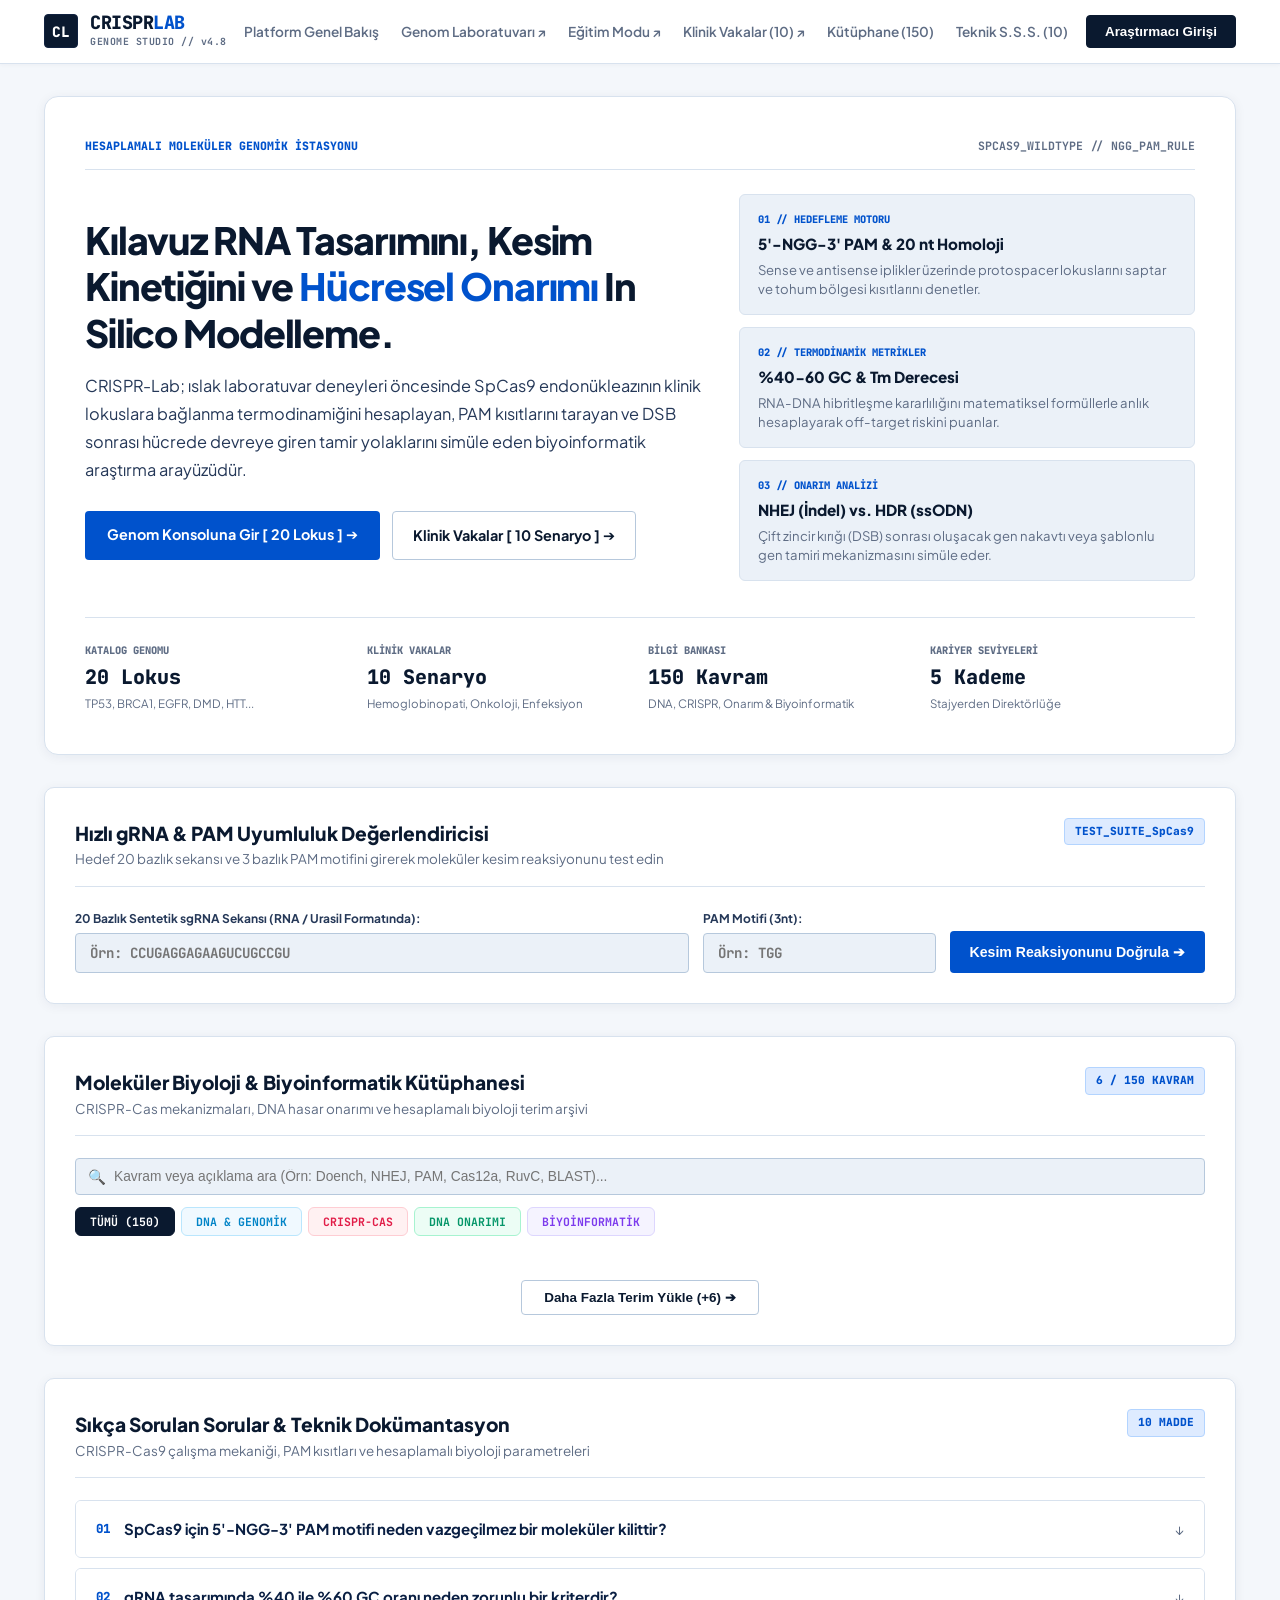
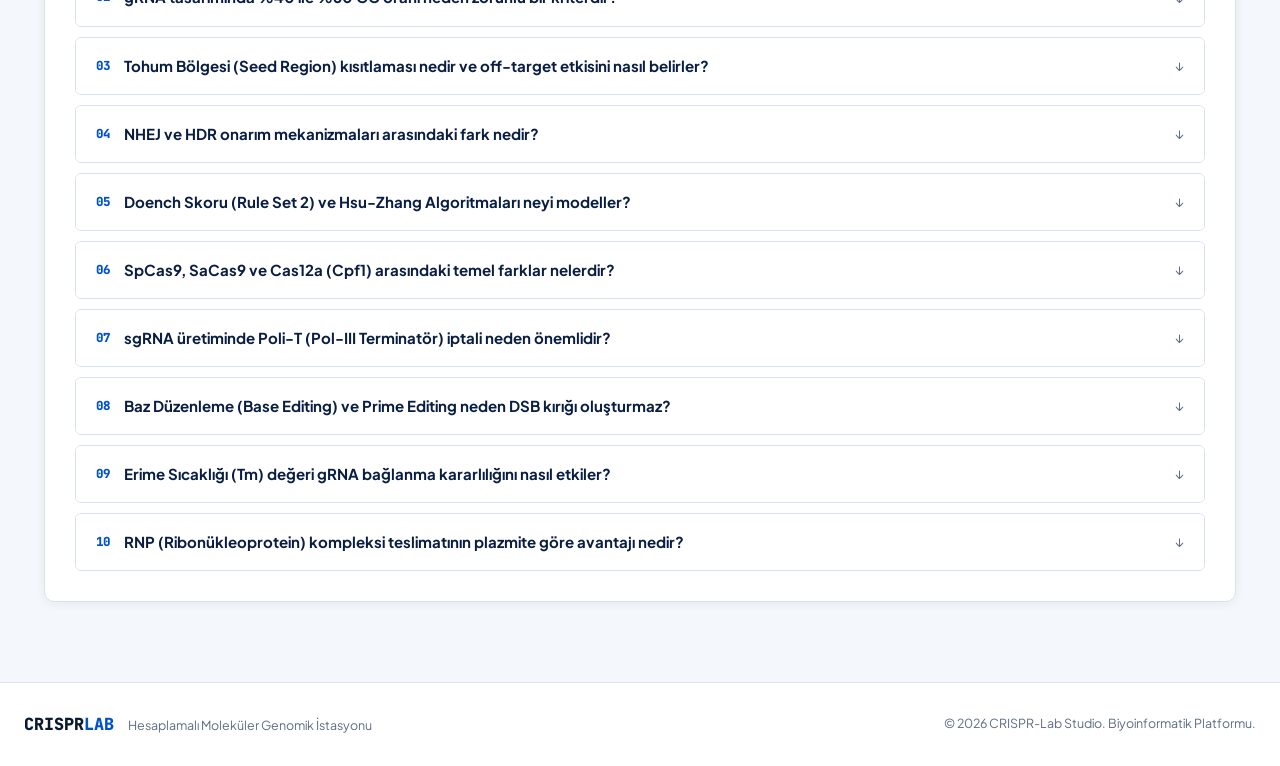
==== index.html @ bf2cca98 "Egitim modu sifir emoji ve kurumsal klinik vaka tasarimiyla tamamlandi" ====
<!DOCTYPE html>
<html lang="tr">
<head>
    <meta charset="UTF-8">
    <meta name="viewport" content="width=device-width, initial-scale=1.0">
    <title>CRISPR-Lab Studio | Hesaplamalı Genomik & Kılavuz RNA Tasarım İstasyonu</title>
    
    <link rel="preconnect" href="https://fonts.googleapis.com">
    <link rel="preconnect" href="https://fonts.gstatic.com" crossorigin>
    <link href="https://fonts.googleapis.com/css2?family=JetBrains+Mono:wght@400;500;600;700;800&family=Plus+Jakarta+Sans:wght@400;500;600;700;800&display=swap" rel="stylesheet">
    <link rel="stylesheet" href="style.css">

    <!-- Firebase SDK -->
    <script src="https://www.gstatic.com/firebasejs/10.8.0/firebase-app-compat.js"></script>
    <script src="https://www.gstatic.com/firebasejs/10.8.0/firebase-auth-compat.js"></script>
    <script src="https://www.gstatic.com/firebasejs/10.8.0/firebase-firestore-compat.js"></script>
    <script src="https://cdn.jsdelivr.net/npm/@emailjs/browser@3/dist/email.min.js"></script>
</head>
<body class="navy-theme-body">

    <!-- 1. ÜST NAVİGASYON BARI -->
    <header class="app-navbar">
        <div class="navbar-container">
            <div class="nav-brand-wrap">
                <a href="#" class="brand-anchor" onclick="window.scrollTo({top: 0, behavior: 'smooth'}); return false;">
                    <div class="brand-badge-square">CL</div>
                    <div class="brand-text-block">
                        <span class="brand-name">CRISPR<span class="brand-blue-accent">LAB</span></span>
                        <span class="brand-subtext">GENOME STUDIO // v4.8</span>
                    </div>
                </a>
            </div>

            <nav class="nav-links-wrap">
                <a href="#tanitim" class="nav-link" onclick="scrollToSection(event, 'tanitim')">Platform Genel Bakış</a>
                <a href="lab.html" target="_blank" class="nav-link">Genom Laboratuvarı ↗</a>
               <a href="campaign.html" target="_blank" class="nav-link">Eğitim Modu ↗</a>
                <a href="cases.html" target="_blank" class="nav-link">Klinik Vakalar (10) ↗</a>
                <a href="#rehber" class="nav-link" onclick="scrollToSection(event, 'rehber')">Kütüphane (150)</a>
                <a href="#sss" class="nav-link" onclick="scrollToSection(event, 'sss')">Teknik S.S.S. (10)</a>
            </nav>

            <div class="nav-auth-wrap">
                <button type="button" id="mainAuthBtn" class="btn-primary-navy" onclick="openAuthModal('login')">
                    Araştırmacı Girişi
                </button>

                <div id="navUserChip" class="user-chip-unified hidden" onclick="openAccountModal()">
                    <div class="avatar-circle-fixed">
                        <img id="navAvatarImg" src="" alt="Profil" class="hidden">
                        <span id="navAvatarInitials" class="avatar-txt">AR</span>
                    </div>
                    <span id="navUserName" class="chip-username">Araştırmacı</span>
                </div>
            </div>
        </div>
    </header>

    <main class="page-container">

        <!-- 2. PLATFORM TANITIM & MANİFESTO KARTI -->
        <section class="platform-manifesto-card" id="tanitim">
            <div class="manifesto-top-bar">
                <span class="system-chip">HESAPLAMALI MOLEKÜLER GENOMİK İSTASYONU</span>
                <span class="system-meta-id">SPCAS9_WILDTYPE // NGG_PAM_RULE</span>
            </div>

            <div class="manifesto-content-grid">
                <div class="manifesto-lead-col">
                    <h1 class="manifesto-title">
                        Kılavuz RNA Tasarımını, Kesim Kinetiğini ve <span class="text-gradient-blue">Hücresel Onarımı</span> In Silico Modelleme.
                    </h1>
                    <p class="manifesto-desc">
                        CRISPR-Lab; ıslak laboratuvar deneyleri öncesinde SpCas9 endonükleazının klinik lokuslara bağlanma termodinamiğini hesaplayan, PAM kısıtlarını tarayan ve DSB sonrası hücrede devreye giren tamir yolaklarını simüle eden biyoinformatik araştırma arayüzüdür.
                    </p>

                    <div class="manifesto-cta-row">
                        <a href="lab.html" target="_blank" class="btn-primary-blue">
                            Genom Konsoluna Gir [ 20 Lokus ] ➔
                        </a>
                        <a href="cases.html" target="_blank" class="btn-secondary-white">
                            Klinik Vakalar [ 10 Senaryo ] ➔
                        </a>
                    </div>
                </div>

                <div class="manifesto-spec-col">
                    <div class="spec-tile">
                        <span class="tile-kicker">01 // HEDEFLEME MOTORU</span>
                        <strong class="tile-headline">5'-NGG-3' PAM & 20 nt Homoloji</strong>
                        <p class="tile-body">Sense ve antisense iplikler üzerinde protospacer lokuslarını saptar ve tohum bölgesi kısıtlarını denetler.</p>
                    </div>

                    <div class="spec-tile">
                        <span class="tile-kicker">02 // TERMODİNAMİK METRİKLER</span>
                        <strong class="tile-headline">%40-60 GC & Tm Derecesi</strong>
                        <p class="tile-body">RNA-DNA hibritleşme kararlılığını matematiksel formüllerle anlık hesaplayarak off-target riskini puanlar.</p>
                    </div>

                    <div class="spec-tile">
                        <span class="tile-kicker">03 // ONARIM ANALİZİ</span>
                        <strong class="tile-headline">NHEJ (İndel) vs. HDR (ssODN)</strong>
                        <p class="tile-body">Çift zincir kırığı (DSB) sonrası oluşacak gen nakavtı veya şablonlu gen tamiri mekanizmasını simüle eder.</p>
                    </div>
                </div>
            </div>

            <!-- Sayısal İstatistik Şeridi -->
            <div class="manifesto-metrics-footer">
                <div class="metric-node">
                    <span class="m-kicker">KATALOG GENOMU</span>
                    <strong class="m-val">20 Lokus</strong>
                    <span class="m-sub">TP53, BRCA1, EGFR, DMD, HTT...</span>
                </div>
                <div class="metric-node">
                    <span class="m-kicker">KLİNİK VAKALAR</span>
                    <strong class="m-val">10 Senaryo</strong>
                    <span class="m-sub">Hemoglobinopati, Onkoloji, Enfeksiyon</span>
                </div>
                <div class="metric-node">
                    <span class="m-kicker">BİLGİ BANKASI</span>
                    <strong class="m-val">150 Kavram</strong>
                    <span class="m-sub">DNA, CRISPR, Onarım & Biyoinformatik</span>
                </div>
                <div class="metric-node">
                    <span class="m-kicker">KARİYER SEVİYELERİ</span>
                    <strong class="m-val">5 Kademe</strong>
                    <span class="m-sub">Stajyerden Direktörlüğe</span>
                </div>
            </div>
        </section>

        <!-- 3. HIZLI SEKANSLAMA DEĞERLENDİRİCİSİ -->
        <section class="card-white-panel" id="nasil-calisir">
            <div class="panel-header-strip">
                <div>
                    <h2 class="panel-heading">Hızlı gRNA & PAM Uyumluluk Değerlendiricisi</h2>
                    <p class="panel-subheading">Hedef 20 bazlık sekansı ve 3 bazlık PAM motifini girerek moleküler kesim reaksiyonunu test edin</p>
                </div>
                <span class="system-code-tag">TEST_SUITE_SpCas9</span>
            </div>

            <div class="evaluator-grid-row">
                <div class="input-cell flex-3">
                    <label for="sampleGrnaInput">20 Bazlık Sentetik sgRNA Sekansı (RNA / Urasil Formatında):</label>
                    <input type="text" id="sampleGrnaInput" class="navy-input-field" placeholder="Örn: CCUGAGGAGAAGUCUGCCGU" maxlength="20">
                </div>
                <div class="input-cell flex-1">
                    <label for="samplePamInput">PAM Motifi (3nt):</label>
                    <input type="text" id="samplePamInput" class="navy-input-field" placeholder="Örn: TGG" maxlength="3">
                </div>
                <button type="button" id="btnTestSimulation" class="btn-evaluator-submit">
                    Kesim Reaksiyonunu Doğrula ➔
                </button>
            </div>
            <div id="labFeedbackBox" class="lab-feedback-box hidden"></div>
        </section>

        <!-- 4. 150 TERİMLİK KÜTÜPHANE -->
        <section class="card-white-panel" id="rehber">
            <div class="panel-header-strip space-between">
                <div>
                    <h2 class="panel-heading">Moleküler Biyoloji & Biyoinformatik Kütüphanesi</h2>
                    <p class="panel-subheading">CRISPR-Cas mekanizmaları, DNA hasar onarımı ve hesaplamalı biyoloji terim arşivi</p>
                </div>
                <span id="guideCounterBadge" class="system-code-tag">6 / 150 KAVRAM</span>
            </div>

            <div class="library-filter-strip">
                <div class="search-field-box">
                    <span class="search-symbol">🔍</span>
                    <input type="text" id="guideSearchInput" placeholder="Kavram veya açıklama ara (Örn: Doench, NHEJ, PAM, Cas12a, RuvC, BLAST)...">
                </div>

                <div class="category-tabs-row category-tabs">
                    <button type="button" class="tab-chip tab-all active" data-category="all">TÜMÜ (150)</button>
                    <button type="button" class="tab-chip tab-dna" data-category="dna">DNA & GENOMİK</button>
                    <button type="button" class="tab-chip tab-crispr" data-category="crispr">CRISPR-CAS</button>
                    <button type="button" class="tab-chip tab-repair" data-category="repair">DNA ONARIMI</button>
                    <button type="button" class="tab-chip tab-bioinfo" data-category="bioinfo">BİYOİNFORMATİK</button>
                </div>
            </div>

            <div id="guideCardsGrid" class="library-cards-grid"></div>

            <div class="load-more-center">
                <button type="button" id="loadMoreGuideBtn" class="btn-load-more">
                    Daha Fazla Terim Yükle (+6) ➔
                </button>
            </div>
        </section>

        <!-- 5. 10 SORULUK S.S.S. AKORDEONU -->
        <section class="card-white-panel" id="sss">
            <div class="panel-header-strip">
                <div>
                    <h2 class="panel-heading">Sıkça Sorulan Sorular & Teknik Dokümantasyon</h2>
                    <p class="panel-subheading">CRISPR-Cas9 çalışma mekaniği, PAM kısıtları ve hesaplamalı biyoloji parametreleri</p>
                </div>
                <span class="system-code-tag">10 MADDE</span>
            </div>

            <div class="faq-stack-list">
                <details class="faq-row">
                    <summary>
                        <span class="faq-index">01</span>
                        <span class="faq-q-text">SpCas9 için 5'-NGG-3' PAM motifi neden vazgeçilmez bir moleküler kilittir?</span>
                        <span class="faq-indicator">↓</span>
                    </summary>
                    <div class="faq-a-body">
                        PAM (Protospacer Adjacent Motif), Cas9 nükleazının hedef DNA çift sarmalını açabilmesi için temas kurduğu 3 nükleotidlik ilk bağlanma bölgesidir. Enzim, PAM sekansı görmediği lokuslarda gRNA dizisi hedefle %100 eşleşse dahi DNA'yı kesemez.
                    </div>
                </details>

                <details class="faq-row">
                    <summary>
                        <span class="faq-index">02</span>
                        <span class="faq-q-text">gRNA tasarımında %40 ile %60 GC oranı neden zorunlu bir kriterdir?</span>
                        <span class="faq-indicator">↓</span>
                    </summary>
                    <div class="faq-a-body">
                        Guanin (G) ve Sitozin (C) bazları üçlü hidrojen bağı oluşturur. %40'ın altındaki GC oranları zayıf bağlanma sebebiyle düşük kesim verimine; %60'ın üzerindeki GC oranları ise RNA molekülünün kendi üzerine katlanarak ikincil yapı (hairpin) kurmasına yol açar.
                    </div>
                </details>

                <details class="faq-row">
                    <summary>
                        <span class="faq-index">03</span>
                        <span class="faq-q-text">Tohum Bölgesi (Seed Region) kısıtlaması nedir ve off-target etkisini nasıl belirler?</span>
                        <span class="faq-indicator">↓</span>
                    </summary>
                    <div class="faq-a-body">
                        Seed Region, gRNA'nın PAM motifine komşu olan 3' ucundaki 8-12 nükleotidlik kritik segmenttir. Bu bölgedeki tek bir baz uyumsuzluğu dahi kesim reaksiyonunu tamamen durdurur.
                    </div>
                </details>

                <details class="faq-row">
                    <summary>
                        <span class="faq-index">04</span>
                        <span class="faq-q-text">NHEJ ve HDR onarım mekanizmaları arasındaki fark nedir?</span>
                        <span class="faq-indicator">↓</span>
                    </summary>
                    <div class="faq-a-body">
                        NHEJ şablon gerektirmeden indel mutasyonları ile gen susturma (Knock-out) yaparken; HDR dışarıdan verilen ssODN donör şablonuyla hatasız gen tamiri veya yeni sekans ekleme (Knock-in) sağlar.
                    </div>
                </details>

                <details class="faq-row">
                    <summary>
                        <span class="faq-index">05</span>
                        <span class="faq-q-text">Doench Skoru (Rule Set 2) ve Hsu-Zhang Algoritmaları neyi modeller?</span>
                        <span class="faq-indicator">↓</span>
                    </summary>
                    <div class="faq-a-body">
                        Doench Skoru on-target kesim verimini tahmin ederken; Hsu-Zhang Skoru potansiyel off-target alanlarındaki istenmeyen kesim risk puanını hesaplar.
                    </div>
                </details>

                <details class="faq-row">
                    <summary>
                        <span class="faq-index">06</span>
                        <span class="faq-q-text">SpCas9, SaCas9 ve Cas12a (Cpf1) arasındaki temel farklar nelerdir?</span>
                        <span class="faq-indicator">↓</span>
                    </summary>
                    <div class="faq-a-body">
                        SpCas9 standart NGG PAM tanır ve küt kesim yapar; SaCas9 daha küçüktür ve viral AAV vektörlerine sığabilir (NNGRRT); Cas12a ise T-zengini TTTV PAM tanır ve yapışkan uç üretir.
                    </div>
                </details>

                <details class="faq-row">
                    <summary>
                        <span class="faq-index">07</span>
                        <span class="faq-q-text">sgRNA üretiminde Poli-T (Pol-III Terminatör) iptali neden önemlidir?</span>
                        <span class="faq-indicator">↓</span>
                    </summary>
                    <div class="faq-a-body">
                        U6 ve H1 promotörlerinde peş peşe gelen 4 veya daha fazla T bazı (TTTT), RNA Pol-III için erken durdurma sinyali oluşturduğu için gRNA dizisinde bulunmamalıdır.
                    </div>
                </details>

                <details class="faq-row">
                    <summary>
                        <span class="faq-index">08</span>
                        <span class="faq-q-text">Baz Düzenleme (Base Editing) ve Prime Editing neden DSB kırığı oluşturmaz?</span>
                        <span class="faq-indicator">↓</span>
                    </summary>
                    <div class="faq-a-body">
                        Katalitik olarak köreltilmiş dCas9 veya Nickase kullanılarak deaminazlar hedefe taşınır; çift zincir kırığı yapılmadığı için kontrolsüz delesyon ve translokasyon riski sıfırlanır.
                    </div>
                </details>

                <details class="faq-row">
                    <summary>
                        <span class="faq-index">09</span>
                        <span class="faq-q-text">Erime Sıcaklığı (Tm) değeri gRNA bağlanma kararlılığını nasıl etkiler?</span>
                        <span class="faq-indicator">↓</span>
                    </summary>
                    <div class="faq-a-body">
                        Tm değeri gRNA-DNA dupleksinin hibridizasyon stabilitesini gösterir. 55°C - 68°C arasındaki değerler optimal bağlanma sağlar.
                    </div>
                </details>

                <details class="faq-row">
                    <summary>
                        <span class="faq-index">10</span>
                        <span class="faq-q-text">RNP (Ribonükleoprotein) kompleksi teslimatının plazmite göre avantajı nedir?</span>
                        <span class="faq-indicator">↓</span>
                    </summary>
                    <div class="faq-a-body">
                        RNP hücre içinde kalıcı gen ekspresyonu yapmaz, birkaç saat içinde doğal proteazlarca parçalanır; bu da hedef dışı hasarları ve immünojenik reaksiyonları minimize eder.
                    </div>
                </details>
            </div>
        </section>

    </main>

    <!-- FOOTER -->
    <footer class="app-footer">
        <div class="footer-container">
            <div class="footer-brand-side">
                <span class="footer-logo">CRISPR<span class="brand-blue-accent">LAB</span></span>
                <span class="footer-desc">Hesaplamalı Moleküler Genomik İstasyonu</span>
            </div>
            <div class="footer-copy">
                © 2026 CRISPR-Lab Studio. Biyoinformatik Platformu.
            </div>
        </div>
    </footer>

    <!-- AUTH MODAL -->
    <div id="authModal" class="modal-backdrop" style="display: none;">
        <div class="modal-card">
            <button type="button" class="modal-close-btn" onclick="closeAuthModal()">✕</button>

            <div id="loginSection">
                <h3 class="modal-head">Oturum Aç</h3>
                <p class="modal-sub">Araştırma kayıtlarınıza ve profilinize erişin</p>

                <form id="loginForm" class="modal-form" onsubmit="handleLogin(event)">
                    <div class="form-field">
                        <label for="loginEmail">Kurumsal / Kişisel E-Posta:</label>
                        <input type="email" id="loginEmail" required placeholder="ad.soyad@kurum.edu.tr">
                    </div>
                    <div class="form-field">
                        <label for="loginPassword">Şifre:</label>
                        <input type="password" id="loginPassword" required placeholder="••••••••">
                    </div>
                    <button type="submit" id="loginSubmitBtn" class="btn-navy-submit">
                        Giriş Yap ➔
                    </button>
                </form>

                <div class="modal-footer-link">
                    Hesabınız yok mu? <a href="javascript:void(0)" onclick="switchAuthView('register')">Hemen Kaydolun</a>
                </div>
            </div>

            <div id="registerSection" style="display: none;">
                <h3 class="modal-head">Yeni Araştırmacı Kaydı</h3>
                <p class="modal-sub">CRISPR-Lab Studio ortamına katılın</p>

                <form id="registerForm" class="modal-form" onsubmit="handleRegister(event)">
                    <div class="form-field">
                        <label for="fullName">Ad Soyad:</label>
                        <input type="text" id="fullName" required placeholder="Dr. Ad Soyad">
                    </div>
                    <div class="form-field">
                        <label for="email">E-Posta:</label>
                        <input type="email" id="email" required placeholder="ad.soyad@kurum.edu.tr">
                    </div>
                    <div class="form-field">
                        <label for="password">Şifre:</label>
                        <input type="password" id="password" required placeholder="En az 6 karakter">
                    </div>
                    <button type="submit" id="registerSubmitBtn" class="btn-navy-submit">
                        Doğrulama Kodu Gönder ➔
                    </button>
                </form>

                <div class="modal-footer-link">
                    Zaten hesabınız var mı? <a href="javascript:void(0)" onclick="switchAuthView('login')">Giriş Yapın</a>
                </div>
            </div>

            <div id="otpSection" style="display: none;">
                <h3 class="modal-head">E-Posta Doğrulama</h3>
                <p class="modal-sub"><strong id="userEmailTarget">ad@kurum.edu.tr</strong> adresine gönderilen kodu girin</p>

                <form id="otpForm" class="modal-form" onsubmit="handleVerifyOTP(event)">
                    <div class="form-field">
                        <label for="otpCode">6 Haneli Kod:</label>
                        <input type="text" id="otpCode" required placeholder="123456" maxlength="6" class="code-font text-center" style="font-size: 1.3rem; letter-spacing: 4px;">
                    </div>
                    <button type="submit" id="otpSubmitBtn" class="btn-navy-submit">
                        Doğrula ve Tamamla ➔
                    </button>
                </form>
            </div>
        </div>
    </div>

    <!-- HESAP YÖNETİM MODAL -->
    <div id="accountModal" class="modal-backdrop" style="display: none;">
        <div class="modal-card advanced-profile-card">
            <button type="button" class="modal-close-btn" onclick="closeAccountModal()">✕</button>

            <div class="profile-hero-badge">
                <div class="profile-avatar-container">
                    <img id="profileAvatarImg" src="" alt="Avatar" class="hidden">
                    <span id="profileAvatarText">AR</span>
                </div>
                <div class="profile-identity">
                    <h3 id="profileNameDisplay">Araştırmacı</h3>
                    <span id="profileEmailDisplay" class="profile-sub-email">arastirmaci@crispr-lab.org</span>
                    <span class="lab-rank-pill">Kıdemli Genom Araştırmacısı</span>
                </div>
            </div>

            <div class="profile-tab-nav">
                <button type="button" class="prof-tab-btn active" onclick="switchProfileTab('overview')">Genel Bakış</button>
                <button type="button" class="prof-tab-btn" onclick="switchProfileTab('edit')">Profili Düzenle</button>
                <button type="button" class="prof-tab-btn" onclick="switchProfileTab('security')">Güvenlik</button>
            </div>

            <div id="profTabOverview">
                <div class="profile-stat-grid">
                    <div class="p-stat-box">
                        <span class="p-stat-title">Açık Seviye</span>
                        <span id="profStatLevel" class="p-stat-val">1 / 5</span>
                    </div>
                    <div class="p-stat-box">
                        <span class="p-stat-title">Kazanılan Rozet</span>
                        <span id="profStatBadges" class="p-stat-val">0</span>
                    </div>
                </div>

                <div class="form-field" style="margin-bottom: 12px;">
                    <label>Kayıtlı E-Posta:</label>
                    <input type="text" id="accountEmail" readonly class="disabled-input">
                </div>

                <button type="button" class="btn-logout" onclick="handleLogout(event)">
                    Oturumu Kapat
                </button>
            </div>

            <div id="profTabEdit" style="display: none;">
                <div class="profile-photo-edit-row">
                    <button type="button" class="btn-photo-action" onclick="triggerProfilePhotoUpload()">
                        Fotoğraf Yükle
                    </button>
                    <button type="button" id="removePhotoBtn" class="btn-photo-action danger hidden" onclick="handleRemoveProfilePhoto()">
                        Fotoğrafı Kaldır
                    </button>
                </div>

                <div class="form-field" style="margin-bottom: 12px;">
                    <label for="accountFullName">Tam Adınız:</label>
                    <input type="text" id="accountFullName" placeholder="Dr. Ad Soyad">
                </div>

                <button type="button" id="btnUpdateProfile" class="btn-navy-submit" onclick="handleUpdateProfile()">
                    Değişiklikleri Kaydet
                </button>
            </div>

            <div id="profTabSecurity" style="display: none;">
                <form id="passwordUpdateForm" onsubmit="event.preventDefault(); handlePasswordChange();" class="modal-form">
                    <div class="form-field">
                        <label for="profCurrentPassword">Mevcut Şifre:</label>
                        <input type="password" id="profCurrentPassword" required placeholder="••••••••">
                    </div>
                    <div class="form-field">
                        <label for="profNewPassword">Yeni Şifre:</label>
                        <input type="password" id="profNewPassword" required placeholder="En az 6 karakter">
                    </div>
                    <div class="form-field">
                        <label for="profNewPasswordConfirm">Yeni Şifre (Tekrar):</label>
                        <input type="password" id="profNewPasswordConfirm" required placeholder="••••••••">
                    </div>
                    <button type="submit" id="btnUpdatePassword" class="btn-navy-submit">
                        Şifreyi Güncelle
                    </button>
                </form>
            </div>
        </div>
    </div>

    <script src="script.js"></script>
</body>
</html>
---- style.css ----
/* ==========================================================================
   CRISPR-LAB STUDIO | SAPPHIRE NAVY & CRISP WHITE DESIGN SYSTEM
   ========================================================================== */

:root {
    --bg-page: #f4f7fb;
    --bg-surface: #ffffff;
    --bg-subtle: #ebf1f8;
    --bg-subtle-hover: #e1ebf5;

    --navy-dark: #0a192f;
    --navy-medium: #112240;
    --navy-light: #233554;

    --sapphire-blue: #0052cc;
    --sapphire-blue-hover: #0747a6;
    --sapphire-blue-soft: #deebff;
    --sapphire-cyan: #00a3bf;

    --border-light: #d8e2ee;
    --border-medium: #b6c8dc;

    --text-navy: #091e42;
    --text-secondary: #253858;
    --text-muted: #5e6c84;
    --text-faint: #8993a4;

    --bio-green: #00875a;
    --bio-green-soft: #e3fcef;

    --font-ui: 'Plus Jakarta Sans', system-ui, -apple-system, sans-serif;
    --font-mono: 'JetBrains Mono', monospace;

    --radius-xs: 4px;
    --radius-sm: 6px;
    --radius-md: 10px;
    --radius-lg: 14px;
    --shadow-subtle: 0 2px 12px rgba(9, 30, 66, 0.06);
}

*, *::before, *::after {
    box-sizing: border-box;
    margin: 0;
    padding: 0;
}

body.navy-theme-body {
    background-color: var(--bg-page);
    color: var(--text-navy);
    font-family: var(--font-ui);
    font-size: 14px;
    line-height: 1.6;
    min-height: 100vh;
}

.code-font { font-family: var(--font-mono); }
.text-center { text-align: center; }
.full-width { width: 100%; }
.hidden { display: none !important; }

/* 1. NAVBAR */
.app-navbar {
    position: sticky;
    top: 0;
    background: rgba(255, 255, 255, 0.98);
    border-bottom: 1.5px solid var(--border-light);
    height: 64px;
    z-index: 1000;
    display: flex;
    align-items: center;
    box-shadow: 0 1px 4px rgba(9, 30, 66, 0.04);
}

.navbar-container {
    max-width: 1240px;
    margin: 0 auto;
    padding: 0 24px;
    width: 100%;
    display: flex;
    align-items: center;
    justify-content: space-between;
}

.brand-anchor {
    display: flex;
    align-items: center;
    gap: 12px;
    text-decoration: none;
}

.brand-badge-square {
    width: 34px;
    height: 34px;
    background: var(--navy-dark);
    color: #ffffff;
    border-radius: var(--radius-xs);
    display: flex;
    align-items: center;
    justify-content: center;
    font-family: var(--font-mono);
    font-size: 0.9rem;
    font-weight: 800;
    border: 1px solid var(--navy-medium);
}

.brand-text-block {
    display: flex;
    flex-direction: column;
}

.brand-name {
    font-family: var(--font-mono);
    font-size: 1.15rem;
    font-weight: 800;
    color: var(--navy-dark);
    line-height: 1.1;
    letter-spacing: -0.5px;
}

.brand-blue-accent { color: var(--sapphire-blue); }

.brand-subtext {
    font-family: var(--font-mono);
    font-size: 0.62rem;
    font-weight: 700;
    color: var(--text-muted);
    letter-spacing: 0.5px;
}

.nav-links-wrap {
    display: flex;
    align-items: center;
    gap: 22px;
}

.nav-link {
    font-size: 0.85rem;
    font-weight: 600;
    color: var(--text-muted);
    text-decoration: none;
    transition: color 0.15s ease;
}

.nav-link:hover { color: var(--sapphire-blue); }

.btn-primary-navy {
    background: var(--navy-dark);
    color: #ffffff !important;
    border: 1px solid var(--navy-dark);
    font-size: 0.84rem;
    font-weight: 700;
    padding: 8px 18px;
    border-radius: var(--radius-xs);
    cursor: pointer;
    transition: all 0.15s ease;
}

.btn-primary-navy:hover {
    background: var(--navy-medium);
}

.user-chip-unified {
    display: inline-flex;
    align-items: center;
    gap: 8px;
    padding: 3px 12px 3px 3px;
    background: var(--bg-subtle);
    border: 1px solid var(--border-light);
    border-radius: 9999px;
    cursor: pointer;
}

.avatar-circle-fixed {
    width: 28px;
    height: 28px;
    border-radius: 50%;
    background: var(--sapphire-blue);
    color: #ffffff;
    font-size: 0.75rem;
    font-weight: 800;
    font-family: var(--font-mono);
    display: flex;
    align-items: center;
    justify-content: center;
}

.chip-username {
    font-size: 0.8rem;
    font-weight: 700;
    color: var(--text-navy);
}

/* 2. ANA SAYFA VE GENİŞ MANİFESTO KARTI */
.page-container {
    max-width: 1240px;
    margin: 32px auto 80px;
    padding: 0 24px;
    display: flex;
    flex-direction: column;
    gap: 32px;
}

.platform-manifesto-card {
    background: #ffffff;
    border: 1.5px solid var(--border-light);
    border-radius: var(--radius-lg);
    padding: 40px;
    box-shadow: var(--shadow-subtle);
}

.manifesto-top-bar {
    display: flex;
    justify-content: space-between;
    align-items: center;
    margin-bottom: 24px;
    padding-bottom: 14px;
    border-bottom: 1px solid var(--border-light);
}

.system-chip {
    font-family: var(--font-mono);
    font-size: 0.72rem;
    font-weight: 800;
    color: var(--sapphire-blue);
    background: var(--sapphire-blue-soft);
    padding: 4px 10px;
    border-radius: var(--radius-xs);
    border: 1px solid #b3d4ff;
}

.system-meta-id {
    font-family: var(--font-mono);
    font-size: 0.72rem;
    font-weight: 700;
    color: var(--text-muted);
}

.manifesto-content-grid {
    display: grid;
    grid-template-columns: 1.15fr 0.85fr;
    gap: 36px;
    align-items: center;
    margin-bottom: 36px;
}

.manifesto-title {
    font-size: 2.35rem;
    font-weight: 800;
    line-height: 1.25;
    letter-spacing: -0.03em;
    color: var(--navy-dark);
    margin-bottom: 16px;
}

.text-gradient-blue {
    color: var(--sapphire-blue);
}

.manifesto-desc {
    font-size: 1.02rem;
    color: var(--text-secondary);
    line-height: 1.7;
    margin-bottom: 28px;
}

.manifesto-cta-row {
    display: flex;
    gap: 12px;
    flex-wrap: wrap;
}

.btn-primary-blue {
    background: var(--sapphire-blue);
    color: #ffffff !important;
    font-size: 0.9rem;
    font-weight: 700;
    padding: 12px 22px;
    border-radius: var(--radius-xs);
    text-decoration: none;
    transition: background 0.15s ease;
}

.btn-primary-blue:hover { background: var(--sapphire-blue-hover); }

.btn-secondary-white {
    background: #ffffff;
    border: 1.5px solid var(--border-medium);
    color: var(--navy-dark);
    font-size: 0.9rem;
    font-weight: 700;
    padding: 12px 20px;
    border-radius: var(--radius-xs);
    text-decoration: none;
    transition: background 0.15s ease;
}

.btn-secondary-white:hover { background: var(--bg-subtle); }

.manifesto-spec-col {
    display: flex;
    flex-direction: column;
    gap: 12px;
}

.spec-tile {
    background: var(--bg-subtle);
    border: 1px solid var(--border-light);
    border-radius: var(--radius-sm);
    padding: 16px 18px;
    display: flex;
    flex-direction: column;
    gap: 4px;
}

.tile-kicker {
    font-family: var(--font-mono);
    font-size: 0.65rem;
    font-weight: 800;
    color: var(--sapphire-blue);
}

.tile-headline {
    font-size: 0.95rem;
    font-weight: 800;
    color: var(--navy-dark);
}

.tile-body {
    font-size: 0.82rem;
    color: var(--text-muted);
    line-height: 1.45;
}

/* Sayısal Footer Şeridi */
.manifesto-metrics-footer {
    display: grid;
    grid-template-columns: repeat(4, 1fr);
    gap: 16px;
    border-top: 1px solid var(--border-light);
    padding-top: 24px;
}

.metric-node {
    display: flex;
    flex-direction: column;
    gap: 2px;
}

.m-kicker {
    font-family: var(--font-mono);
    font-size: 0.65rem;
    font-weight: 800;
    color: var(--text-muted);
}

.m-val {
    font-family: var(--font-mono);
    font-size: 1.25rem;
    font-weight: 800;
    color: var(--navy-dark);
}

.m-sub {
    font-size: 0.72rem;
    color: var(--text-muted);
}

/* 3. BEYAZ KART PANELLERİ VE TEST MODÜLÜ */
.card-white-panel {
    background: #ffffff;
    border: 1.5px solid var(--border-light);
    border-radius: var(--radius-md);
    padding: 30px;
    box-shadow: var(--shadow-subtle);
}

.panel-header-strip {
    display: flex;
    justify-content: space-between;
    align-items: flex-start;
    border-bottom: 1px solid var(--border-light);
    padding-bottom: 16px;
    margin-bottom: 22px;
    gap: 16px;
    flex-wrap: wrap;
}

.panel-heading {
    font-size: 1.2rem;
    font-weight: 800;
    color: var(--navy-dark);
}

.panel-subheading {
    font-size: 0.84rem;
    color: var(--text-muted);
}

.system-code-tag {
    font-family: var(--font-mono);
    font-size: 0.7rem;
    font-weight: 800;
    color: var(--sapphire-blue);
    background: var(--sapphire-blue-soft);
    padding: 4px 10px;
    border-radius: var(--radius-xs);
    border: 1px solid #b3d4ff;
}

.evaluator-grid-row {
    display: flex;
    gap: 14px;
    align-items: flex-end;
}

.flex-3 { flex: 3; }
.flex-1 { flex: 1; }

.input-cell {
    display: flex;
    flex-direction: column;
    gap: 5px;
}

.input-cell label {
    font-size: 0.75rem;
    font-weight: 700;
    color: var(--text-secondary);
}

.navy-input-field {
    background: var(--bg-subtle);
    border: 1.5px solid var(--border-medium);
    border-radius: var(--radius-xs);
    padding: 10px 14px;
    font-family: var(--font-mono);
    font-size: 0.88rem;
    font-weight: 700;
    color: var(--navy-dark);
    outline: none;
}

.navy-input-field:focus {
    border-color: var(--sapphire-blue);
    background: #ffffff;
}

.btn-evaluator-submit {
    height: 42px;
    background: var(--sapphire-blue);
    color: #ffffff;
    border: none;
    border-radius: var(--radius-xs);
    padding: 0 20px;
    font-size: 0.88rem;
    font-weight: 700;
    cursor: pointer;
    white-space: nowrap;
    transition: background 0.15s ease;
}

.btn-evaluator-submit:hover { background: var(--sapphire-blue-hover); }

.lab-feedback-box {
    margin-top: 16px;
    padding: 12px 16px;
    border-radius: var(--radius-xs);
    font-size: 0.86rem;
    font-weight: 600;
}

.lab-feedback-box.success {
    background: var(--bio-green-soft);
    color: #006644;
    border: 1px solid #abf5d1;
}

.lab-feedback-box.error {
    background: #ffebe6;
    color: #bf2600;
    border: 1px solid #ffbdad;
}

/* 4. KÜTÜPHANE VE SÖZLÜK */
.library-filter-strip {
    display: flex;
    flex-direction: column;
    gap: 12px;
    margin-bottom: 20px;
}

.search-field-box {
    display: flex;
    align-items: center;
    background: var(--bg-subtle);
    border: 1.5px solid var(--border-medium);
    border-radius: var(--radius-xs);
    padding: 0 12px;
}

.search-symbol { font-size: 0.9rem; margin-right: 8px; color: var(--text-muted); }

.search-field-box input {
    width: 100%;
    border: none;
    background: transparent;
    padding: 10px 0;
    outline: none;
    font-size: 0.86rem;
    color: var(--navy-dark);
}

.category-tabs-row {
    display: flex;
    gap: 6px;
    flex-wrap: wrap;
}

.tab-chip {
    background: var(--bg-subtle);
    border: 1px solid var(--border-medium);
    color: var(--text-secondary);
    font-family: var(--font-mono);
    font-size: 0.72rem;
    font-weight: 700;
    padding: 6px 12px;
    border-radius: var(--radius-xs);
    cursor: pointer;
}

.tab-chip.active {
    background: var(--navy-dark);
    border-color: var(--navy-dark);
    color: #ffffff;
}

.library-cards-grid {
    display: grid;
    grid-template-columns: repeat(auto-fill, minmax(285px, 1fr));
    gap: 14px;
}

.clean-dict-card {
    background: #ffffff;
    border: 1.5px solid var(--border-light);
    border-radius: var(--radius-xs);
    padding: 16px;
    display: flex;
    flex-direction: column;
}

.dict-card-head {
    display: flex;
    justify-content: space-between;
    margin-bottom: 6px;
}

.dict-cat-tag {
    font-family: var(--font-mono);
    font-size: 0.65rem;
    font-weight: 800;
    color: var(--sapphire-blue);
}

.dict-id-tag {
    font-family: var(--font-mono);
    font-size: 0.68rem;
    color: var(--text-muted);
}

.dict-term-title {
    font-size: 0.95rem;
    font-weight: 800;
    color: var(--navy-dark);
    margin-bottom: 4px;
}

.dict-term-desc {
    font-size: 0.82rem;
    color: var(--text-secondary);
    line-height: 1.45;
}

.load-more-center {
    text-align: center;
    margin-top: 24px;
}

.btn-load-more {
    background: #ffffff;
    border: 1.5px solid var(--border-medium);
    color: var(--navy-dark);
    font-size: 0.84rem;
    font-weight: 700;
    padding: 9px 22px;
    border-radius: var(--radius-xs);
    cursor: pointer;
}

.btn-load-more:hover { background: var(--bg-subtle); }

/* 5. 10 SORULUK S.S.S. AKORDEONU */
.faq-stack-list {
    display: flex;
    flex-direction: column;
    gap: 8px;
}

.faq-row {
    background: #ffffff;
    border: 1.5px solid var(--border-light);
    border-radius: var(--radius-xs);
    overflow: hidden;
}

.faq-row summary {
    display: flex;
    align-items: center;
    padding: 14px 18px;
    cursor: pointer;
    list-style: none;
    user-select: none;
}

.faq-row summary::-webkit-details-marker { display: none; }

.faq-index {
    font-family: var(--font-mono);
    font-size: 0.75rem;
    font-weight: 800;
    color: var(--sapphire-blue);
    margin-right: 14px;
}

.faq-q-text {
    font-size: 0.92rem;
    font-weight: 700;
    color: var(--navy-dark);
    flex-grow: 1;
}

.faq-indicator {
    font-size: 0.85rem;
    color: var(--text-muted);
    transition: transform 0.2s ease;
}

.faq-row[open] .faq-indicator { transform: rotate(180deg); }

.faq-a-body {
    padding: 14px 18px 16px 44px;
    font-size: 0.86rem;
    color: var(--text-secondary);
    line-height: 1.6;
    background: var(--bg-subtle);
    border-top: 1px solid var(--border-light);
}

.faq-a-body ul { margin: 8px 0 0 18px; }
.faq-a-body li { margin-bottom: 4px; }

/* 6. FOOTER */
.app-footer {
    background: #ffffff;
    border-top: 1.5px solid var(--border-light);
    padding: 28px 24px;
}

.footer-container {
    max-width: 1240px;
    margin: 0 auto;
    display: flex;
    justify-content: space-between;
    align-items: center;
    flex-wrap: wrap;
    gap: 16px;
}

.footer-logo {
    font-family: var(--font-mono);
    font-size: 1.05rem;
    font-weight: 800;
    color: var(--navy-dark);
}

.footer-desc {
    font-size: 0.78rem;
    color: var(--text-muted);
    margin-left: 12px;
}

.footer-copy {
    font-size: 0.78rem;
    color: var(--text-muted);
}

/* 7. MODALS */
.modal-backdrop {
    position: fixed;
    inset: 0;
    background: rgba(10, 25, 47, 0.5);
    backdrop-filter: blur(4px);
    display: flex;
    align-items: center;
    justify-content: center;
    z-index: 10000;
    padding: 16px;
}

.modal-card {
    position: relative;
    width: 100%;
    max-width: 380px;
    background: #ffffff;
    border: 1.5px solid var(--border-medium);
    border-radius: var(--radius-md);
    padding: 26px;
    box-shadow: 0 12px 32px rgba(9, 30, 66, 0.15);
}

.advanced-profile-card { max-width: 420px; }

.modal-close-btn {
    position: absolute;
    top: 14px;
    right: 14px;
    background: transparent;
    border: none;
    font-size: 1.1rem;
    cursor: pointer;
    color: var(--text-muted);
}

.modal-head { font-size: 1.15rem; font-weight: 800; text-align: center; margin-bottom: 2px; color: var(--navy-dark); }
.modal-sub { font-size: 0.78rem; color: var(--text-muted); text-align: center; margin-bottom: 16px; }
.modal-form { display: flex; flex-direction: column; gap: 10px; }
.form-field { display: flex; flex-direction: column; gap: 4px; }
.form-field label { font-size: 0.75rem; font-weight: 700; color: var(--text-secondary); }
.form-field input { background: var(--bg-subtle); border: 1.5px solid var(--border-medium); border-radius: var(--radius-xs); padding: 9px 12px; font-size: 0.85rem; outline: none; }
.form-field input:focus { border-color: var(--sapphire-blue); background: #ffffff; }

.btn-navy-submit {
    background: var(--sapphire-blue);
    color: #ffffff;
    border: none;
    padding: 11px;
    font-size: 0.88rem;
    font-weight: 700;
    border-radius: var(--radius-xs);
    cursor: pointer;
    margin-top: 4px;
}

.btn-navy-submit:hover { background: var(--sapphire-blue-hover); }

.modal-footer-link { margin-top: 12px; font-size: 0.75rem; text-align: center; color: var(--text-muted); }
.modal-footer-link a { color: var(--sapphire-blue); text-decoration: none; font-weight: 700; }

.profile-hero-badge { display: flex; align-items: center; gap: 14px; padding-bottom: 14px; border-bottom: 1px solid var(--border-light); }
.profile-avatar-container { width: 48px; height: 48px; border-radius: var(--radius-xs); background: var(--navy-dark); color: #fff; display: flex; align-items: center; justify-content: center; font-size: 1.15rem; font-weight: 800; font-family: var(--font-mono); overflow: hidden; }
.profile-identity h3 { font-size: 1.05rem; font-weight: 800; color: var(--navy-dark); }
.profile-sub-email { font-size: 0.75rem; color: var(--text-muted); display: block; }
.lab-rank-pill { font-size: 0.68rem; font-weight: 700; color: var(--sapphire-blue); background: var(--sapphire-blue-soft); padding: 2px 6px; border-radius: 3px; }

.profile-tab-nav { display: flex; gap: 6px; margin: 14px 0; background: var(--bg-subtle); padding: 3px; border-radius: var(--radius-xs); }
.prof-tab-btn { flex: 1; padding: 6px 0; font-size: 0.75rem; font-weight: 600; border: none; background: transparent; cursor: pointer; color: var(--text-muted); border-radius: var(--radius-xs); }
.prof-tab-btn.active { background: #ffffff; color: var(--navy-dark); }

.profile-stat-grid { display: grid; grid-template-columns: 1fr 1fr; gap: 8px; margin-bottom: 14px; }
.p-stat-box { background: var(--bg-subtle); border: 1px solid var(--border-light); padding: 8px; border-radius: var(--radius-xs); text-align: center; }
.p-stat-title { font-size: 0.68rem; color: var(--text-muted); display: block; }
.p-stat-val { font-family: var(--font-mono); font-size: 1.1rem; font-weight: 800; color: var(--sapphire-blue); }

.disabled-input { opacity: 0.7; cursor: not-allowed; }
.profile-photo-edit-row { display: flex; gap: 8px; margin-bottom: 12px; }
.btn-photo-action { background: #ffffff; border: 1.5px solid var(--border-medium); padding: 6px 12px; font-size: 0.75rem; font-weight: 700; border-radius: var(--radius-xs); cursor: pointer; }
.btn-photo-action.danger { color: #bf2600; border-color: #ffbdad; }
.btn-logout { width: 100%; background: #ffffff; border: 1.5px solid #ffbdad; color: #bf2600; padding: 9px; font-size: 0.8rem; font-weight: 700; border-radius: var(--radius-xs); cursor: pointer; }
.btn-logout:hover { background: #ffebe6; }

/* 8. RESPONSIVE */
@media (max-width: 900px) {
    .manifesto-content-grid { grid-template-columns: 1fr; }
    .manifesto-metrics-footer { grid-template-columns: 1fr 1fr; }
    .evaluator-grid-row { flex-direction: column; align-items: stretch; }
    .btn-evaluator-submit { width: 100%; }
}

@media (max-width: 768px) {
    .nav-links-wrap { display: none; }
    .manifesto-title { font-size: 1.85rem; }
    .footer-container { flex-direction: column; gap: 12px; text-align: center; }
}
/* ==========================================================================
   1. PROFİL FOTOĞRAFI YUVARLAK KUSURSUZ KONUMLANDIRMA
   ========================================================================== */
.profile-avatar-container {
    width: 64px !important;
    height: 64px !important;
    min-width: 64px !important;
    min-height: 64px !important;
    border-radius: 50% !important; /* Tam Yuvarlak */
    background: var(--navy-dark);
    color: #ffffff;
    display: flex !important;
    align-items: center !important;
    justify-content: center !important;
    font-size: 1.25rem !important;
    font-weight: 800;
    font-family: var(--font-mono);
    overflow: hidden !important;
    border: 2px solid var(--border-medium) !important;
    position: relative;
}

.profile-avatar-container img,
#profileAvatarImg {
    width: 100% !important;
    height: 100% !important;
    object-fit: cover !important;
    border-radius: 50% !important;
    display: block;
}

/* ==========================================================================
   2. GELİŞMİŞ VE FERAH KAVRAM KÜTÜPHANESİ KARTLARI
   ========================================================================== */
.library-cards-grid {
    display: grid;
    grid-template-columns: repeat(auto-fill, minmax(320px, 1fr)) !important;
    gap: 16px !important;
}

.clean-dict-card {
    background: #ffffff !important;
    border: 1.5px solid var(--border-light) !important;
    border-radius: var(--radius-sm) !important;
    padding: 20px 22px !important;
    display: flex;
    flex-direction: column;
    justify-content: space-between;
    transition: all 0.2s ease;
    box-shadow: 0 1px 3px rgba(9, 30, 66, 0.03);
}

.clean-dict-card:hover {
    border-color: var(--sapphire-blue) !important;
    box-shadow: 0 4px 16px rgba(0, 82, 204, 0.08) !important;
    transform: translateY(-2px);
}

.dict-card-head {
    display: flex;
    justify-content: space-between;
    align-items: center;
    margin-bottom: 10px !important;
    padding-bottom: 8px;
    border-bottom: 1px dashed var(--border-light);
}

.dict-cat-tag {
    font-family: var(--font-mono);
    font-size: 0.68rem !important;
    font-weight: 800;
    color: var(--sapphire-blue) !important;
    background: var(--sapphire-blue-soft);
    padding: 3px 8px;
    border-radius: 4px;
}

.dict-id-tag {
    font-family: var(--font-mono);
    font-size: 0.72rem !important;
    font-weight: 700;
    color: var(--text-faint) !important;
}

.dict-term-title {
    font-size: 1.05rem !important;
    font-weight: 800 !important;
    color: var(--navy-dark) !important;
    margin-bottom: 8px !important;
    letter-spacing: -0.2px;
}

.dict-term-desc {
    font-size: 0.85rem !important;
    color: var(--text-secondary) !important;
    line-height: 1.55 !important;
}

/* ==========================================================================
   3. S.S.S. BÜTÜNLÜĞÜ VE RENK EŞİTLEMESİ (TÜM SATIRLAR HOMOJEN)
   ========================================================================== */
.faq-stack-list {
    display: flex;
    flex-direction: column;
    gap: 10px !important;
}

.faq-row {
    background: #ffffff !important;
    border: 1.5px solid var(--border-light) !important;
    border-radius: var(--radius-sm) !important;
    overflow: hidden;
}

.faq-row summary {
    display: flex !important;
    align-items: center !important;
    padding: 16px 20px !important;
    cursor: pointer !important;
    list-style: none !important;
    user-select: none;
    background: #ffffff !important;
}

.faq-row summary::-webkit-details-marker { display: none !important; }

.faq-index {
    font-family: var(--font-mono) !important;
    font-size: 0.78rem !important;
    font-weight: 800 !important;
    color: var(--sapphire-blue) !important;
    margin-right: 14px !important;
}

.faq-q-text {
    font-size: 0.94rem !important;
    font-weight: 700 !important;
    color: var(--navy-dark) !important;
    flex-grow: 1 !important;
}

.faq-indicator {
    font-size: 0.85rem !important;
    color: var(--text-muted) !important;
    transition: transform 0.2s ease !important;
}

.faq-row[open] .faq-indicator {
    transform: rotate(180deg) !important;
}

.faq-a-body {
    padding: 16px 20px 18px 46px !important;
    font-size: 0.88rem !important;
    color: var(--text-secondary) !important;
    line-height: 1.65 !important;
    background: var(--bg-subtle) !important;
    border-top: 1px solid var(--border-light) !important;
}
/* ==========================================================================
   1. PROFİL FOTOĞRAFI: TAM KUSURSUZ YUVARLAK (NAVBAR & MODAL)
   ========================================================================== */
.avatar-circle-fixed,
.profile-avatar-container,
#profileAvatarImg,
#navAvatarImg {
    border-radius: 50% !important;
    overflow: hidden !important;
    aspect-ratio: 1 / 1 !important;
}

.profile-avatar-container {
    width: 60px !important;
    height: 60px !important;
    min-width: 60px !important;
    min-height: 60px !important;
    background: #0a192f !important;
    border: 2.5px solid #0052cc !important;
    display: flex !important;
    align-items: center !important;
    justify-content: center !important;
    position: relative !important;
    box-shadow: 0 2px 8px rgba(0, 82, 204, 0.2) !important;
}

.profile-avatar-container img,
#profileAvatarImg {
    width: 100% !important;
    height: 100% !important;
    object-fit: cover !important;
    object-position: center !important;
    display: block !important;
}

#profileAvatarText {
    font-family: 'JetBrains Mono', monospace !important;
    font-size: 1.15rem !important;
    font-weight: 800 !important;
    color: #ffffff !important;
}

/* ==========================================================================
   2. KAVRAM KÜTÜPHANESİ: KUTUCUK KUTUCUK (MODERN KART GRID)
   ========================================================================== */
.library-cards-grid {
    display: grid !important;
    grid-template-columns: repeat(3, 1fr) !important;
    gap: 16px !important;
}

@media (max-width: 992px) {
    .library-cards-grid {
        grid-template-columns: repeat(2, 1fr) !important;
    }
}

@media (max-width: 640px) {
    .library-cards-grid {
        grid-template-columns: 1fr !important;
    }
}

/* Kutucuk Kart Tasarımı */
.clean-dict-card {
    background: #ffffff !important;
    border: 1.5px solid #d8e2ee !important;
    border-radius: 8px !important;
    padding: 20px !important;
    display: flex !important;
    flex-direction: column !important;
    justify-content: space-between !important;
    min-height: 180px !important;
    transition: transform 0.15s ease, border-color 0.15s ease, box-shadow 0.15s ease !important;
    box-shadow: 0 2px 6px rgba(9, 30, 66, 0.04) !important;
}

.clean-dict-card:hover {
    border-color: #0052cc !important;
    transform: translateY(-3px) !important;
    box-shadow: 0 6px 18px rgba(0, 82, 204, 0.1) !important;
}

.dict-card-head {
    display: flex !important;
    justify-content: space-between !important;
    align-items: center !important;
    margin-bottom: 12px !important;
    padding-bottom: 8px !important;
    border-bottom: 1px dashed #d8e2ee !important;
}

.dict-cat-tag {
    font-family: 'JetBrains Mono', monospace !important;
    font-size: 0.65rem !important;
    font-weight: 800 !important;
    color: #0052cc !important;
    background: #deebff !important;
    padding: 3px 8px !important;
    border-radius: 4px !important;
    letter-spacing: 0.5px !important;
}

.dict-id-tag {
    font-family: 'JetBrains Mono', monospace !important;
    font-size: 0.7rem !important;
    font-weight: 700 !important;
    color: #8993a4 !important;
}

.dict-term-title {
    font-size: 1.05rem !important;
    font-weight: 800 !important;
    color: #091e42 !important;
    margin-bottom: 8px !important;
    letter-spacing: -0.2px !important;
}

.dict-term-desc {
    font-size: 0.84rem !important;
    color: #253858 !important;
    line-height: 1.55 !important;
    flex-grow: 1 !important;
}

/* ==========================================================================
   3. S.S.S. KISMI: 8. MADDE VE TÜM MADDELER BİREBİR AYNI RENK TONU
   ========================================================================== */
.faq-stack-list {
    display: flex !important;
    flex-direction: column !important;
    gap: 10px !important;
}

.faq-row,
.faq-card,
.faq-accordion-item {
    background: #ffffff !important;
    border: 1.5px solid #d8e2ee !important;
    border-radius: 6px !important;
    overflow: hidden !important;
}

.faq-row summary,
.faq-card summary,
.faq-accordion-item summary {
    display: flex !important;
    align-items: center !important;
    padding: 16px 20px !important;
    cursor: pointer !important;
    list-style: none !important;
    user-select: none !important;
    background: #ffffff !important;
    color: #091e42 !important;
}

.faq-row summary::-webkit-details-marker,
.faq-card summary::-webkit-details-marker,
.faq-accordion-item summary::-webkit-details-marker { 
    display: none !important; 
}

.faq-index,
.faq-num {
    font-family: 'JetBrains Mono', monospace !important;
    font-size: 0.78rem !important;
    font-weight: 800 !important;
    color: #0052cc !important;
    margin-right: 14px !important;
}

.faq-q-text,
.faq-title,
.faq-question {
    font-size: 0.94rem !important;
    font-weight: 700 !important;
    color: #091e42 !important;
    flex-grow: 1 !important;
}

.faq-indicator,
.faq-icon,
.faq-arrow {
    font-size: 0.85rem !important;
    color: #5e6c84 !important;
    transition: transform 0.2s ease !important;
}

.faq-row[open] .faq-indicator,
.faq-card[open] .faq-icon,
.faq-accordion-item[open] .faq-arrow {
    transform: rotate(180deg) !important;
}

.faq-a-body,
.faq-body,
.faq-answer {
    padding: 16px 20px 18px 46px !important;
    font-size: 0.88rem !important;
    color: #253858 !important;
    line-height: 1.65 !important;
    background: #ebf1f8 !important;
    border-top: 1px solid #d8e2ee !important;
}
/* ==========================================================================
   1. HESAPLAMALI MOLEKÜLER GENETİK İSTASYONU ÇERÇEVESİNİ KALDIRMA
   ========================================================================== */
.system-chip {
    background: transparent !important;
    border: none !important;
    padding: 0 !important;
    color: var(--sapphire-blue) !important;
}

/* ==========================================================================
   2. KÜTÜPHANE KISMINI BELİRGİN KUTUCUKLARA (GRID KARTLARA) DÖNÜŞTÜRME
   ========================================================================== */
#guideCardsGrid,
.library-cards-grid,
.dictionary-grid {
    display: grid !important;
    grid-template-columns: repeat(3, 1fr) !important;
    gap: 18px !important;
}

@media (max-width: 992px) {
    #guideCardsGrid,
    .library-cards-grid,
    .dictionary-grid {
        grid-template-columns: repeat(2, 1fr) !important;
    }
}

@media (max-width: 640px) {
    #guideCardsGrid,
    .library-cards-grid,
    .dictionary-grid {
        grid-template-columns: 1fr !important;
    }
}

/* Her Bir Terimin İçinde Bulunduğu Kutucuk */
.clean-dict-card,
.guide-card-modern {
    background: #ffffff !important;
    border: 1.5px solid #d8e2ee !important;
    border-radius: 8px !important;
    padding: 20px !important;
    display: flex !important;
    flex-direction: column !important;
    justify-content: space-between !important;
    min-height: 170px !important;
    box-shadow: 0 2px 8px rgba(9, 30, 66, 0.04) !important;
    transition: transform 0.15s ease, border-color 0.15s ease, box-shadow 0.15s ease !important;
}

.clean-dict-card:hover,
.guide-card-modern:hover {
    border-color: #0052cc !important;
    transform: translateY(-3px) !important;
    box-shadow: 0 6px 18px rgba(0, 82, 204, 0.12) !important;
}

.dict-card-head,
.guide-card-header {
    display: flex !important;
    justify-content: space-between !important;
    align-items: center !important;
    margin-bottom: 10px !important;
    padding-bottom: 8px !important;
    border-bottom: 1px dashed #d8e2ee !important;
}

.dict-cat-tag,
.guide-category-tag {
    font-family: 'JetBrains Mono', monospace !important;
    font-size: 0.65rem !important;
    font-weight: 800 !important;
    color: #0052cc !important;
    background: #deebff !important;
    padding: 3px 8px !important;
    border-radius: 4px !important;
}

.dict-id-tag,
.guide-index-tag {
    font-family: 'JetBrains Mono', monospace !important;
    font-size: 0.7rem !important;
    font-weight: 700 !important;
    color: #8993a4 !important;
}

.dict-term-title,
.guide-term-title {
    font-size: 1.05rem !important;
    font-weight: 800 !important;
    color: #091e42 !important;
    margin-bottom: 8px !important;
}

.dict-term-desc,
.guide-term-desc {
    font-size: 0.84rem !important;
    color: #253858 !important;
    line-height: 1.55 !important;
}
/* ==========================================================================
   LABORATUVAR KONSOLU DÜZEN STİLLERİ
   ========================================================================== */
.lab-main-layout-grid {
    display: grid !important;
    grid-template-columns: 1fr 270px !important;
    gap: 20px !important;
    align-items: start !important;
}

.lab-dna-viewport-box {
    background: var(--bg-subtle);
    border: 1.5px solid var(--border-light);
    border-radius: var(--radius-xs);
    padding: 12px;
}

.lab-dna-interactive-track {
    overflow-x: auto;
    padding: 6px 0;
    display: flex;
    flex-direction: column;
    gap: 4px;
}

.lab-dna-interactive-track .dna-strand {
    display: flex;
    gap: 3px;
    width: max-content;
}

.lab-dna-interactive-track .base-btn {
    width: 26px !important;
    height: 32px !important;
    min-width: 26px !important;
    background: #ffffff;
    border: 1px solid var(--border-medium);
    border-radius: 3px;
    font-family: var(--font-mono);
    font-size: 0.88rem;
    font-weight: 700;
    color: var(--navy-dark);
    display: flex;
    align-items: center;
    justify-content: center;
    cursor: pointer;
    padding: 0;
}

.lab-dna-interactive-track .base-btn:hover {
    border-color: var(--sapphire-blue);
    background: var(--sapphire-blue-soft);
    color: var(--sapphire-blue);
}

.lab-dna-interactive-track .base-btn.selected-target {
    background: var(--sapphire-blue) !important;
    border-color: var(--sapphire-blue-hover) !important;
    color: #ffffff !important;
}

.lab-dna-interactive-track .base-btn.selected-pam {
    background: var(--brand-coral) !important;
    border-color: var(--brand-coral-hover) !important;
    color: #ffffff !important;
}

.lab-dna-interactive-track .base-btn-comp {
    width: 26px !important;
    height: 22px !important;
    min-width: 26px !important;
    font-family: var(--font-mono);
    font-size: 0.78rem;
    font-weight: 600;
    color: var(--text-faint);
    background: #ffffff;
    border: 1px dashed var(--border-light);
    border-radius: 2px;
    display: flex;
    align-items: center;
    justify-content: center;
}

.lab-readout-box {
    background: var(--bg-subtle);
    border: 1.5px solid var(--border-light);
    border-radius: var(--radius-xs);
    padding: 8px 12px;
    font-family: var(--font-mono);
    font-size: 0.85rem;
    font-weight: 700;
    color: var(--sapphire-blue);
    min-height: 38px;
    display: flex;
    align-items: center;
    word-break: break-all;
}

.lab-readout-box.pam-text {
    color: var(--brand-coral);
}

@media (max-width: 900px) {
    .lab-main-layout-grid {
        grid-template-columns: 1fr !important;
    }
}
#guideCardsGrid {
    display: grid !important;
    grid-template-columns: repeat(3, 1fr) !important;
    gap: 16px !important;
    margin: 16px 0 24px 0 !important;
}

.clean-dict-card {
    background: #ffffff !important;
    border: 1.5px solid #d8e2ee !important;
    border-radius: 8px !important;
    padding: 18px !important;
    display: flex !important;
    flex-direction: column !important;
    min-height: 160px !important;
    box-shadow: 0 2px 6px rgba(9, 30, 66, 0.04) !important;
}
/* ==========================================================================
   KATEGORİ BAZLI KUTUCUK & ETİKET RENKLERİ
   ========================================================================== */

/* 1. DNA & GENOMİK: Safir Mavi */
.clean-dict-card.cat-dna {
    border-top: 3.5px solid #0052cc !important;
}
.clean-dict-card.cat-dna .dict-cat-tag {
    color: #0052cc !important;
    background: #deebff !important;
    border: 1px solid #b3d4ff !important;
}

/* 2. CRISPR-CAS: Canlı Kırmızı/Mercan */
.clean-dict-card.cat-crispr {
    border-top: 3.5px solid #e11d48 !important;
}
.clean-dict-card.cat-crispr .dict-cat-tag {
    color: #be123c !important;
    background: #ffe4e6 !important;
    border: 1px solid #fecdd3 !important;
}

/* 3. DNA ONARIMI: Zümrüt Yeşili */
.clean-dict-card.cat-repair {
    border-top: 3.5px solid #059669 !important;
}
.clean-dict-card.cat-repair .dict-cat-tag {
    color: #047857 !important;
    background: #d1fae5 !important;
    border: 1px solid #a7f3d0 !important;
}

/* 4. BİYOİNFORMATİK: Derin Mor/İndigo */
.clean-dict-card.cat-bioinfo {
    border-top: 3.5px solid #7c3aed !important;
}
.clean-dict-card.cat-bioinfo .dict-cat-tag {
    color: #6d28d9 !important;
    background: #ede9fe !important;
    border: 1px solid #ddd6fe !important;
}
/* ==========================================================================
   KATEGORİ BAZLI KUTUCUK & ETİKET RENKLERİ
   ========================================================================== */

/* 1. DNA & GENOMİK: Safir Mavi */
.clean-dict-card.cat-dna {
    border-top: 3.5px solid #0052cc !important;
}
.clean-dict-card.cat-dna .dict-cat-tag {
    color: #0052cc !important;
    background: #deebff !important;
    border: 1px solid #b3d4ff !important;
}

/* 2. CRISPR-CAS: Canlı Kırmızı/Mercan */
.clean-dict-card.cat-crispr {
    border-top: 3.5px solid #e11d48 !important;
}
.clean-dict-card.cat-crispr .dict-cat-tag {
    color: #be123c !important;
    background: #ffe4e6 !important;
    border: 1px solid #fecdd3 !important;
}

/* 3. DNA ONARIMI: Zümrüt Yeşili */
.clean-dict-card.cat-repair {
    border-top: 3.5px solid #059669 !important;
}
.clean-dict-card.cat-repair .dict-cat-tag {
    color: #047857 !important;
    background: #d1fae5 !important;
    border: 1px solid #a7f3d0 !important;
}

/* 4. BİYOİNFORMATİK: Derin Mor/İndigo */
.clean-dict-card.cat-bioinfo {
    border-top: 3.5px solid #7c3aed !important;
}
.clean-dict-card.cat-bioinfo .dict-cat-tag {
    color: #6d28d9 !important;
    background: #ede9fe !important;
    border: 1px solid #ddd6fe !important;
}
/* ==========================================================================
   KATEGORİ FİLTRE BUTONLARI RENK TEMALARI
   ========================================================================== */

.category-tabs .tab-chip {
    font-family: 'JetBrains Mono', monospace !important;
    font-size: 0.72rem !important;
    font-weight: 700 !important;
    padding: 6px 14px !important;
    border-radius: 6px !important;
    cursor: pointer !important;
    transition: all 0.15s ease !important;
}

/* 1. TÜMÜ (Lacivert) */
.category-tabs .tab-all,
.category-tabs .tab-chip[data-category="all"] {
    background: #f1f5f9 !important;
    border: 1.5px solid #cbd5e1 !important;
    color: #334155 !important;
}
.category-tabs .tab-all.active,
.category-tabs .tab-chip[data-category="all"].active {
    background: #0a192f !important;
    border-color: #0a192f !important;
    color: #ffffff !important;
}

/* 2. DNA & GENOMİK (Safir Mavi) */
.category-tabs .tab-dna,
.category-tabs .tab-chip[data-category="dna"] {
    background: #f0f9ff !important;
    border: 1.5px solid #bae6fd !important;
    color: #0284c7 !important;
}
.category-tabs .tab-dna.active,
.category-tabs .tab-chip[data-category="dna"].active {
    background: #0052cc !important;
    border-color: #0052cc !important;
    color: #ffffff !important;
    box-shadow: 0 2px 8px rgba(0, 82, 204, 0.3) !important;
}

/* 3. CRISPR-CAS (Canlı Kırmızı / Mercan) */
.category-tabs .tab-crispr,
.category-tabs .tab-chip[data-category="crispr"] {
    background: #fff1f2 !important;
    border: 1.5px solid #fecdd3 !important;
    color: #e11d48 !important;
}
.category-tabs .tab-crispr.active,
.category-tabs .tab-chip[data-category="crispr"].active {
    background: #e11d48 !important;
    border-color: #e11d48 !important;
    color: #ffffff !important;
    box-shadow: 0 2px 8px rgba(225, 29, 72, 0.3) !important;
}

/* 4. DNA ONARIMI (Zümrüt Yeşili) */
.category-tabs .tab-repair,
.category-tabs .tab-chip[data-category="repair"] {
    background: #ecfdf5 !important;
    border: 1.5px solid #a7f3d0 !important;
    color: #059669 !important;
}
.category-tabs .tab-repair.active,
.category-tabs .tab-chip[data-category="repair"].active {
    background: #059669 !important;
    border-color: #059669 !important;
    color: #ffffff !important;
    box-shadow: 0 2px 8px rgba(5, 150, 105, 0.3) !important;
}

/* 5. BİYOİNFORMATİK (Derin Mor / İndigo) */
.category-tabs .tab-bioinfo,
.category-tabs .tab-chip[data-category="bioinfo"] {
    background: #f5f3ff !important;
    border: 1.5px solid #ddd6fe !important;
    color: #7c3aed !important;
}
.category-tabs .tab-bioinfo.active,
.category-tabs .tab-chip[data-category="bioinfo"].active {
    background: #7c3aed !important;
    border-color: #7c3aed !important;
    color: #ffffff !important;
    box-shadow: 0 2px 8px rgba(124, 58, 237, 0.3) !important;
}
/* ==========================================================================
   LABORATUVAR KONSOLU & DNA ŞERİDİ STİLLERİ
   ========================================================================== */

.lab-param-strip {
    display: flex;
    align-items: center;
    justify-content: space-between;
    background: var(--bg-subtle);
    border: 1px solid var(--border-light);
    border-radius: var(--radius-xs);
    padding: 8px 16px;
    margin-bottom: 18px;
    flex-wrap: wrap;
    gap: 12px;
}

.param-item {
    font-size: 0.75rem;
    font-family: var(--font-mono);
}

.param-item .pk { color: var(--text-muted); font-weight: 700; margin-right: 4px; }
.param-item .pv { color: var(--navy-dark); font-weight: 800; }
.param-item .blue-txt { color: var(--sapphire-blue); }

.lab-main-layout-grid {
    display: grid !important;
    grid-template-columns: 1fr 280px !important;
    gap: 20px !important;
    align-items: start !important;
}

.lab-dna-viewport-box {
    background: var(--bg-subtle);
    border: 1.5px solid var(--border-light);
    border-radius: var(--radius-xs);
    padding: 12px 14px;
}

.ruler-line {
    display: flex;
    justify-content: space-between;
    font-family: var(--font-mono);
    font-size: 0.65rem;
    font-weight: 700;
    color: var(--text-faint);
}

.ruler-line .ticks { letter-spacing: 1px; }

.lab-dna-interactive-track {
    overflow-x: auto;
    padding: 8px 0;
    display: flex;
    flex-direction: column;
    gap: 4px;
}

.lab-dna-interactive-track .dna-strand {
    display: flex;
    gap: 3px;
    width: max-content;
}

/* Nükleotit Butonları */
.lab-dna-interactive-track .base-btn {
    width: 28px !important;
    height: 38px !important;
    min-width: 28px !important;
    background: #ffffff;
    border: 1.5px solid var(--border-medium);
    border-radius: 4px;
    font-family: var(--font-mono);
    color: var(--navy-dark);
    display: flex;
    flex-direction: column;
    align-items: center;
    justify-content: center;
    cursor: pointer;
    padding: 0;
    transition: all 0.1s ease;
}

.lab-dna-interactive-track .base-btn .base-char {
    font-size: 0.95rem;
    font-weight: 800;
    line-height: 1;
}

.lab-dna-interactive-track .base-btn .base-idx {
    font-size: 0.52rem;
    color: var(--text-faint);
    line-height: 1;
    margin-top: 2px;
}

.lab-dna-interactive-track .base-btn:hover {
    border-color: var(--sapphire-blue);
    background: var(--sapphire-blue-soft);
    color: var(--sapphire-blue);
}

.lab-dna-interactive-track .base-btn.selected-target {
    background: var(--sapphire-blue) !important;
    border-color: var(--sapphire-blue-hover) !important;
    color: #ffffff !important;
    box-shadow: 0 2px 6px rgba(0, 82, 204, 0.35) !important;
}
.lab-dna-interactive-track .base-btn.selected-target .base-idx { color: #deebff; }

.lab-dna-interactive-track .base-btn.selected-pam {
    background: #e11d48 !important;
    border-color: #be123c !important;
    color: #ffffff !important;
    box-shadow: 0 2px 6px rgba(225, 29, 72, 0.35) !important;
}
.lab-dna-interactive-track .base-btn.selected-pam .base-idx { color: #ffe4e6; }

.lab-dna-interactive-track .base-btn-comp {
    width: 28px !important;
    height: 22px !important;
    min-width: 28px !important;
    font-family: var(--font-mono);
    font-size: 0.8rem;
    font-weight: 700;
    color: var(--text-muted);
    background: #ffffff;
    border: 1px dashed var(--border-light);
    border-radius: 3px;
    display: flex;
    align-items: center;
    justify-content: center;
}

.lab-readout-card {
    background: #ffffff;
    border: 1.5px solid var(--border-light);
    border-radius: var(--radius-xs);
    padding: 14px;
    margin-top: 14px;
}

.lab-readout-box {
    background: var(--bg-subtle);
    border: 1.5px solid var(--border-light);
    border-radius: var(--radius-xs);
    padding: 8px 12px;
    font-family: var(--font-mono);
    font-size: 0.88rem;
    font-weight: 700;
    color: var(--sapphire-blue);
    min-height: 40px;
    display: flex;
    align-items: center;
    word-break: break-all;
}

.lab-readout-box.pam-text {
    color: #e11d48;
}

.readout-meta {
    font-size: 0.72rem;
    color: var(--text-muted);
    margin-left: 6px;
    font-weight: 600;
}

.placeholder-txt {
    color: var(--text-faint);
    font-size: 0.78rem;
    font-weight: 500;
}

.telemetry-stat-row {
    display: flex;
    justify-content: space-between;
    font-size: 0.82rem;
    padding: 6px 0;
    border-bottom: 1px dashed var(--border-light);
}

@media (max-width: 900px) {
    .lab-main-layout-grid {
        grid-template-columns: 1fr !important;
    }
}
/* ==========================================================================
   LABORATUVAR ÇALIŞMA MASASI HASSAS HİZALAMA VE KUTULAMA
   ========================================================================== */

/* 1. Ana Grid: Sol ve Sağ Panelleri Kusursuz Hizala */
.lab-main-layout-grid {
    display: grid !important;
    grid-template-columns: 1fr 300px !important;
    gap: 20px !important;
    align-items: stretch !important;
}

.lab-left-viewport {
    display: flex !important;
    flex-direction: column !important;
    gap: 12px !important;
    min-width: 0 !important;
}

/* 2. DNA Viewport: Temiz, Kompakt ve Orantılı Çerçeve */
.lab-dna-viewport-box {
    background: #f8fafc !important;
    border: 1.5px solid #d8e2ee !important;
    border-radius: 8px !important;
    padding: 16px 18px !important;
    display: flex !important;
    flex-direction: column !important;
    gap: 6px !important;
}

.ruler-line {
    display: flex !important;
    justify-content: space-between !important;
    font-family: 'JetBrains Mono', monospace !important;
    font-size: 0.68rem !important;
    font-weight: 700 !important;
    color: #8993a4 !important;
    user-select: none !important;
}

.ruler-line .ticks {
    letter-spacing: 2px !important;
}

/* DNA Kaydırma Şeridi */
.lab-dna-interactive-track {
    overflow-x: auto !important;
    overflow-y: hidden !important;
    padding: 10px 0 !important;
    display: flex !important;
    flex-direction: column !important;
    gap: 6px !important;
    scrollbar-width: thin !important;
    scrollbar-color: #cbd5e1 transparent !important;
}

.lab-dna-interactive-track::-webkit-scrollbar {
    height: 6px !important;
}

.lab-dna-interactive-track::-webkit-scrollbar-thumb {
    background: #cbd5e1 !important;
    border-radius: 4px !important;
}

.lab-dna-interactive-track .dna-strand {
    display: flex !important;
    gap: 4px !important;
    width: max-content !important;
}

/* Nükleotit Butonları (Kare, Net ve Şık) */
.lab-dna-interactive-track .base-btn {
    width: 28px !important;
    height: 42px !important;
    min-width: 28px !important;
    background: #ffffff !important;
    border: 1.5px solid #cbd5e1 !important;
    border-radius: 4px !important;
    font-family: 'JetBrains Mono', monospace !important;
    color: #091e42 !important;
    display: flex !important;
    flex-direction: column !important;
    align-items: center !important;
    justify-content: center !important;
    cursor: pointer !important;
    padding: 0 !important;
    transition: all 0.1s ease !important;
}

.lab-dna-interactive-track .base-btn .base-char {
    font-size: 0.95rem !important;
    font-weight: 800 !important;
    line-height: 1 !important;
}

.lab-dna-interactive-track .base-btn .base-idx {
    font-size: 0.52rem !important;
    color: #8993a4 !important;
    line-height: 1 !important;
    margin-top: 2px !important;
}

.lab-dna-interactive-track .base-btn:hover {
    border-color: #0052cc !important;
    background: #deebff !important;
    color: #0052cc !important;
}

.lab-dna-interactive-track .base-btn.selected-target {
    background: #0052cc !important;
    border-color: #0747a6 !important;
    color: #ffffff !important;
    box-shadow: 0 2px 6px rgba(0, 82, 204, 0.35) !important;
}
.lab-dna-interactive-track .base-btn.selected-target .base-idx { color: #deebff !important; }

.lab-dna-interactive-track .base-btn.selected-pam {
    background: #e11d48 !important;
    border-color: #be123c !important;
    color: #ffffff !important;
    box-shadow: 0 2px 6px rgba(225, 29, 72, 0.35) !important;
}
.lab-dna-interactive-track .base-btn.selected-pam .base-idx { color: #ffe4e6 !important; }

/* Komplemanter İplik */
.lab-dna-interactive-track .base-btn-comp {
    width: 28px !important;
    height: 24px !important;
    min-width: 28px !important;
    font-family: 'JetBrains Mono', monospace !important;
    font-size: 0.82rem !important;
    font-weight: 700 !important;
    color: #5e6c84 !important;
    background: #ffffff !important;
    border: 1px dashed #cbd5e1 !important;
    border-radius: 3px !important;
    display: flex !important;
    align-items: center !important;
    justify-content: center !important;
}

/* 3. Canlı Çıktı Kartı & Kesim Butonu Bölümü */
.lab-readout-card {
    background: #f8fafc !important;
    border: 1.5px solid #d8e2ee !important;
    border-radius: 8px !important;
    padding: 16px 18px !important;
    display: flex !important;
    flex-direction: column !important;
    gap: 12px !important;
}

.lab-readout-box {
    background: #ffffff !important;
    border: 1.5px solid #cbd5e1 !important;
    border-radius: 6px !important;
    padding: 9px 14px !important;
    font-family: 'JetBrains Mono', monospace !important;
    font-size: 0.92rem !important;
    font-weight: 800 !important;
    color: #0052cc !important;
    min-height: 42px !important;
    display: flex !important;
    align-items: center !important;
    word-break: break-all !important;
}

.lab-readout-box.pam-text {
    color: #e11d48 !important;
    justify-content: center !important;
}

/* Aksiyon Butonu */
#btnRunLabCut {
    background: #0052cc !important;
    border: none !important;
    color: #ffffff !important;
    font-size: 0.92rem !important;
    font-weight: 700 !important;
    padding: 13px !important;
    border-radius: 6px !important;
    cursor: pointer !important;
    transition: background 0.15s ease !important;
    box-shadow: 0 2px 8px rgba(0, 82, 204, 0.2) !important;
    display: flex !important;
    align-items: center !important;
    justify-content: center !important;
    gap: 8px !important;
}

#btnRunLabCut:hover {
    background: #0747a6 !important;
}

/* Sağ Panel Kartları */
.lab-right-telemetry {
    display: flex !important;
    flex-direction: column !important;
    gap: 12px !important;
}

.lab-right-telemetry .spec-tile {
    background: #f8fafc !important;
    border: 1.5px solid #d8e2ee !important;
    border-radius: 8px !important;
    padding: 18px !important;
    margin: 0 !important;
}
/* ==========================================================================
   KLİNİK VAKALAR KONSOLU STİLLERİ
   ========================================================================== */

.scenarios-matrix-grid {
    display: grid !important;
    grid-template-columns: repeat(auto-fill, minmax(320px, 1fr)) !important;
    gap: 18px !important;
    margin-top: 20px !important;
}

.case-card {
    background: #ffffff !important;
    border: 1.5px solid var(--border-light) !important;
    border-radius: 8px !important;
    padding: 22px !important;
    display: flex !important;
    flex-direction: column !important;
    justify-content: space-between !important;
    min-height: 230px !important;
    box-shadow: 0 2px 8px rgba(9, 30, 66, 0.04) !important;
    transition: all 0.15s ease !important;
}

.case-card:hover {
    border-color: var(--sapphire-blue) !important;
    transform: translateY(-2px) !important;
    box-shadow: 0 6px 18px rgba(0, 82, 204, 0.1) !important;
}

.case-card.completed {
    border-color: #00875a !important;
    background: #fcfdfc !important;
}

.case-top-row {
    display: flex !important;
    justify-content: space-between !important;
    align-items: center !important;
    margin-bottom: 10px !important;
}

.case-difficulty-tag {
    font-family: var(--font-mono) !important;
    font-size: 0.68rem !important;
    font-weight: 700 !important;
    color: var(--text-muted) !important;
    background: var(--bg-subtle) !important;
    padding: 2px 8px !important;
    border-radius: 4px !important;
}

.case-title {
    font-size: 1.05rem !important;
    font-weight: 800 !important;
    color: var(--navy-dark) !important;
    margin-bottom: 8px !important;
}

.case-desc {
    font-size: 0.84rem !important;
    color: var(--text-secondary) !important;
    line-height: 1.5 !important;
    margin-bottom: 16px !important;
    flex-grow: 1 !important;
}

.case-badge-preview {
    font-size: 0.76rem !important;
    color: var(--text-muted) !important;
    padding-bottom: 12px !important;
    margin-bottom: 12px !important;
    border-bottom: 1px dashed var(--border-light) !important;
    display: flex !important;
    justify-content: space-between !important;
}

.active-runner-panel {
    background: var(--bg-subtle) !important;
    border: 2px solid var(--sapphire-blue) !important;
    border-radius: 8px !important;
    padding: 24px !important;
    margin: 20px 0 !important;
}

.runner-top-bar {
    display: flex !important;
    justify-content: space-between !important;
    align-items: center !important;
    margin-bottom: 14px !important;
}

.runner-badge {
    font-family: var(--font-mono) !important;
    font-size: 0.72rem !important;
    font-weight: 800 !important;
    color: var(--sapphire-blue) !important;
    background: #ffffff !important;
    padding: 4px 10px !important;
    border-radius: 4px !important;
    border: 1px solid var(--border-light) !important;
}

.btn-icon {
    background: #ffffff !important;
    border: 1px solid var(--border-medium) !important;
    padding: 4px 10px !important;
    border-radius: 4px !important;
    font-size: 0.78rem !important;
    cursor: pointer !important;
}
/* ==========================================================================
   KLİNİK VAKALAR (CASES.HTML) KART & GRID DÜZENİ
   ========================================================================== */

.scenarios-matrix-grid {
    display: grid !important;
    grid-template-columns: repeat(3, 1fr) !important;
    gap: 18px !important;
    margin-top: 24px !important;
}

@media (max-width: 992px) {
    .scenarios-matrix-grid {
        grid-template-columns: repeat(2, 1fr) !important;
    }
}

@media (max-width: 640px) {
    .scenarios-matrix-grid {
        grid-template-columns: 1fr !important;
    }
}

/* Kart Kutucuğu */
.case-card {
    background: #ffffff !important;
    border: 1.5px solid #d8e2ee !important;
    border-radius: 8px !important;
    padding: 20px !important;
    display: flex !important;
    flex-direction: column !important;
    justify-content: space-between !important;
    min-height: 240px !important;
    box-shadow: 0 2px 8px rgba(9, 30, 66, 0.04) !important;
    transition: transform 0.15s ease, border-color 0.15s ease, box-shadow 0.15s ease !important;
}

.case-card:hover {
    border-color: #0052cc !important;
    transform: translateY(-3px) !important;
    box-shadow: 0 6px 18px rgba(0, 82, 204, 0.12) !important;
}

.case-top-row {
    display: flex !important;
    justify-content: space-between !important;
    align-items: center !important;
    margin-bottom: 12px !important;
}

.case-difficulty-tag {
    font-family: 'JetBrains Mono', monospace !important;
    font-size: 0.68rem !important;
    font-weight: 800 !important;
    padding: 3px 8px !important;
    border-radius: 4px !important;
    border: 1px solid !important;
}

.case-title {
    font-size: 1.05rem !important;
    font-weight: 800 !important;
    color: #091e42 !important;
    margin-bottom: 8px !important;
    line-height: 1.35 !important;
}

.case-desc {
    font-size: 0.84rem !important;
    color: #253858 !important;
    line-height: 1.55 !important;
    margin-bottom: 16px !important;
    flex-grow: 1 !important;
}

.case-badge-preview {
    display: flex !important;
    justify-content: space-between !important;
    align-items: center !important;
    font-size: 0.76rem !important;
    padding: 10px 0 !important;
    margin-bottom: 12px !important;
    border-top: 1px dashed #d8e2ee !important;
    border-bottom: 1px dashed #d8e2ee !important;
}

.badge-label {
    color: #5e6c84 !important;
}

.badge-name {
    color: #0052cc !important;
    font-weight: 700 !important;
}

/* Vaka Başlat Butonu */
.btn-case-action {
    background: #0052cc !important;
    color: #ffffff !important;
    border: none !important;
    padding: 10px !important;
    font-size: 0.85rem !important;
    font-weight: 700 !important;
    border-radius: 6px !important;
    cursor: pointer !important;
    width: 100% !important;
    transition: background 0.15s ease !important;
    text-align: center !important;
}

.btn-case-action:hover {
    background: #0747a6 !important;
}

.btn-case-action.done {
    background: #00875a !important;
}
/* ==========================================================================
   KLİNİK VAKALAR ZORLUK SEVİYESİ RENK PALETİ
   ========================================================================== */

.case-difficulty-tag {
    font-family: 'JetBrains Mono', monospace !important;
    font-size: 0.68rem !important;
    font-weight: 800 !important;
    padding: 3px 10px !important;
    border-radius: 4px !important;
    border: 1.5px solid !important;
    letter-spacing: 0.3px !important;
    display: inline-block !important;
}

/* 1. BAŞLANGIÇ SEVİYESİ: Zümrüt Yeşili */
.case-difficulty-tag.diff-baslangic {
    color: #059669 !important;
    background-color: #ecfdf5 !important;
    border-color: #a7f3d0 !important;
}

/* 2. ORTA SEVİYE: Safir Mavi */
.case-difficulty-tag.diff-orta {
    color: #0052cc !important;
    background-color: #deebff !important;
    border-color: #b3d4ff !important;
}

/* 3. İLERİ SEVİYE: Kehribar Turuncu */
.case-difficulty-tag.diff-ileri {
    color: #d97706 !important;
    background-color: #fffbeb !important;
    border-color: #fde68a !important;
}

/* 4. UZMAN SEVİYESİ: Derin Mor */
.case-difficulty-tag.diff-uzman {
    color: #7c3aed !important;
    background-color: #f5f3ff !important;
    border-color: #ddd6fe !important;
}
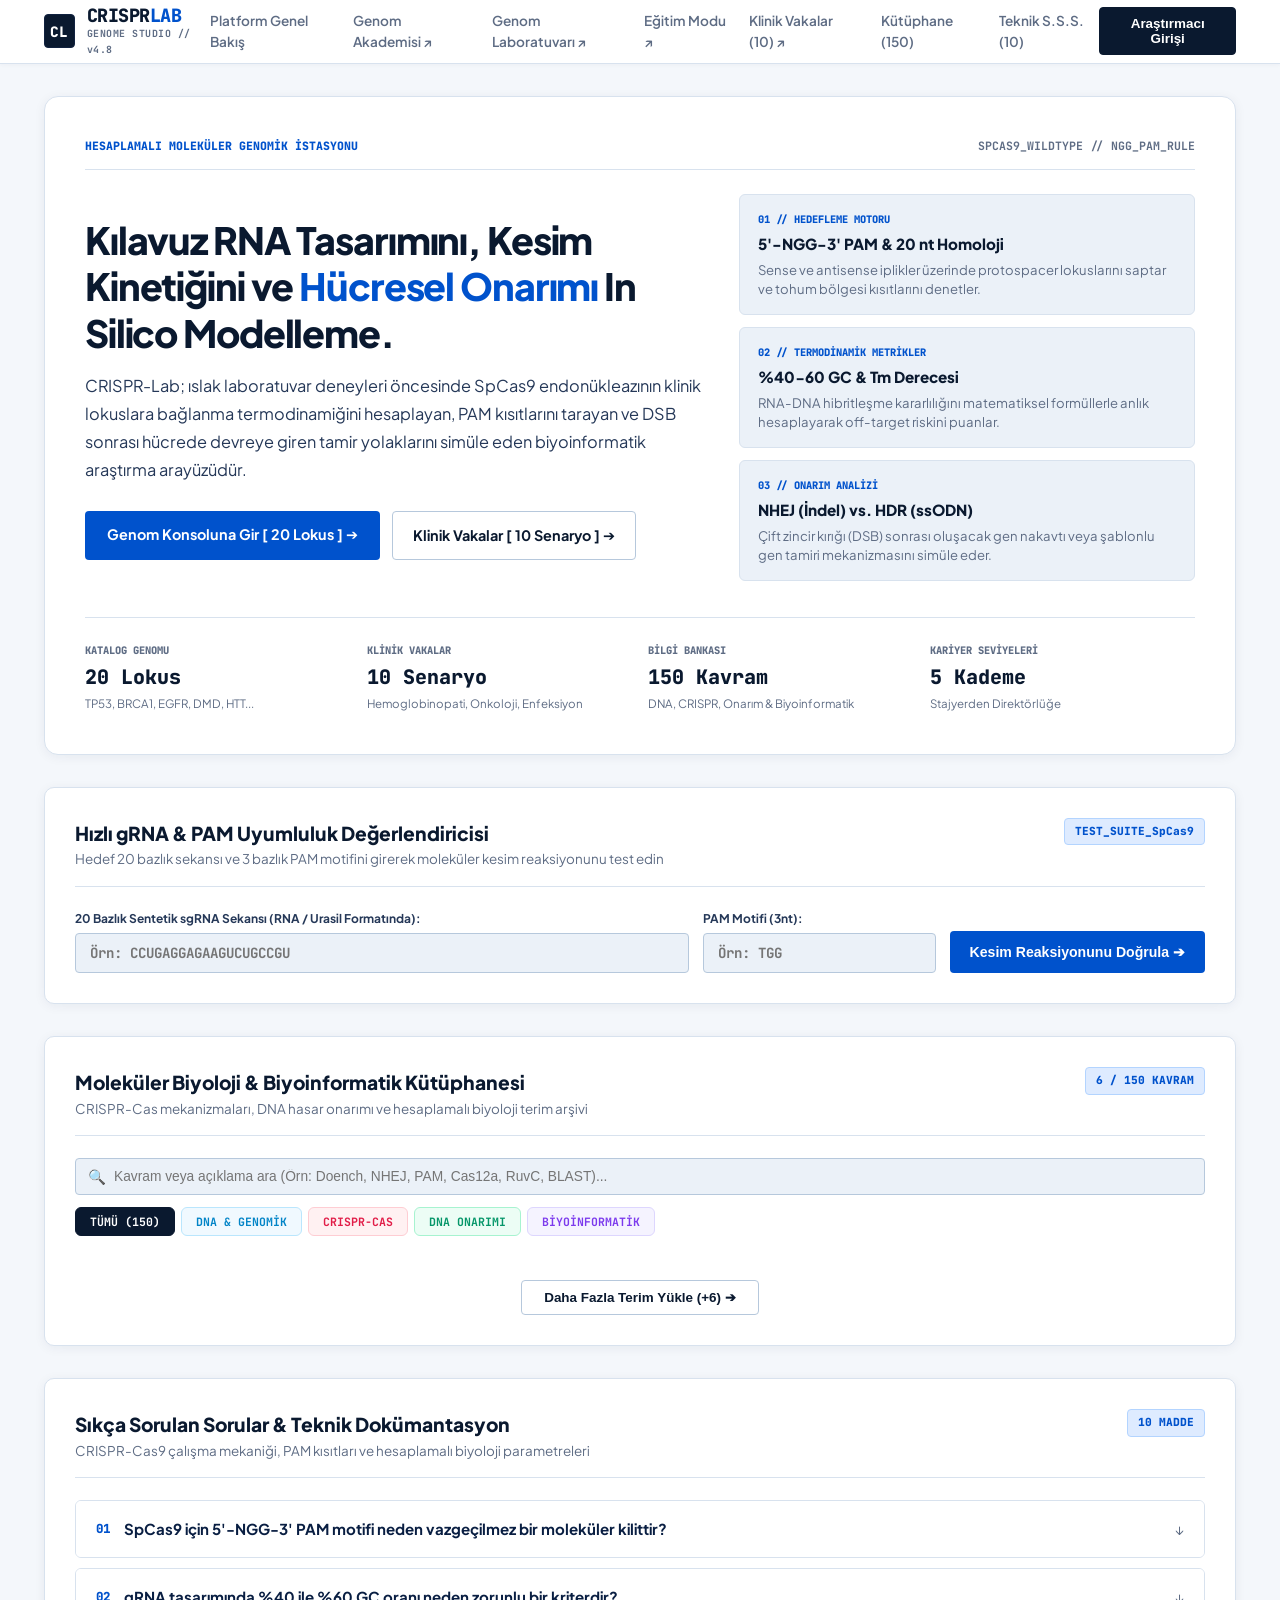
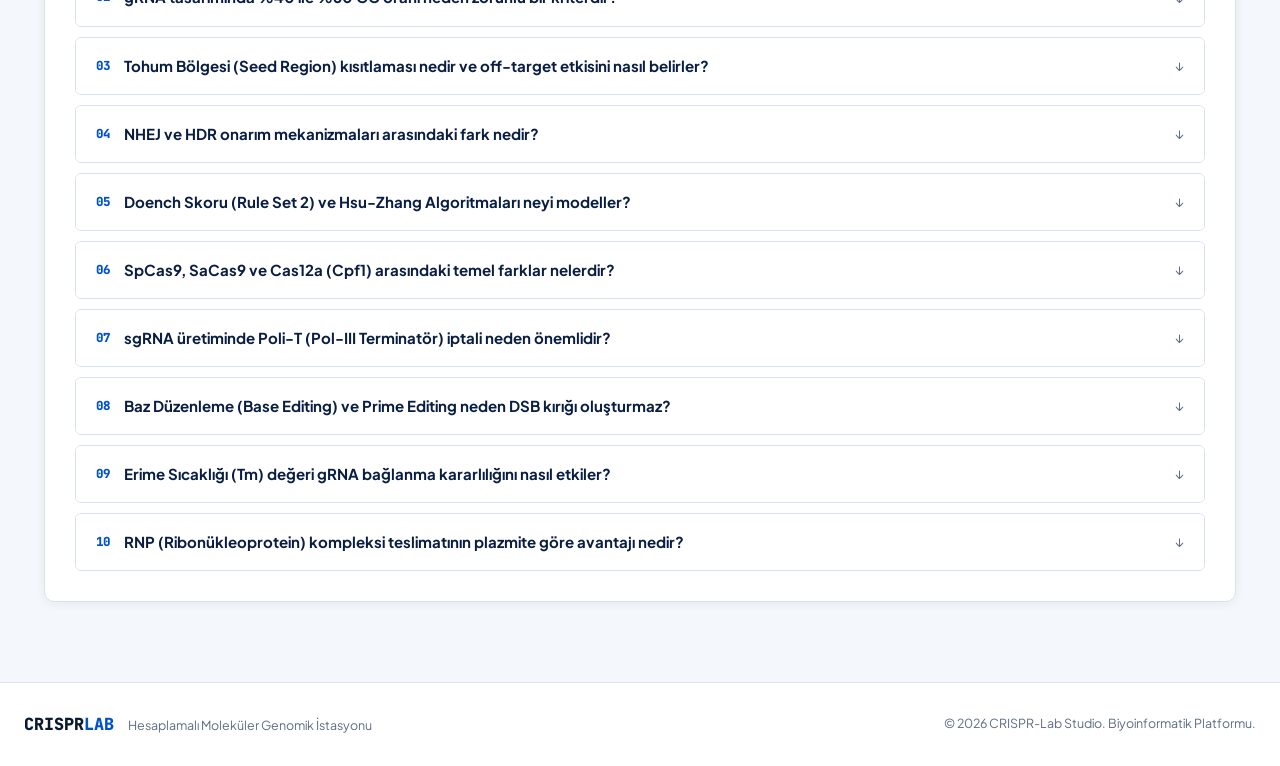
==== commit 44e7912e: "CRISPR Genom Akademisi ve dokumantasyon modulu eklendi" ====
--- a/index.html
+++ b/index.html
@@ -32,14 +32,14 @@
             </div>
 
             <nav class="nav-links-wrap">
-                <a href="#tanitim" class="nav-link" onclick="scrollToSection(event, 'tanitim')">Platform Genel Bakış</a>
-                <a href="lab.html" target="_blank" class="nav-link">Genom Laboratuvarı ↗</a>
-               <a href="campaign.html" target="_blank" class="nav-link">Eğitim Modu ↗</a>
-                <a href="cases.html" target="_blank" class="nav-link">Klinik Vakalar (10) ↗</a>
-                <a href="#rehber" class="nav-link" onclick="scrollToSection(event, 'rehber')">Kütüphane (150)</a>
-                <a href="#sss" class="nav-link" onclick="scrollToSection(event, 'sss')">Teknik S.S.S. (10)</a>
-            </nav>
-
+    <a href="#tanitim" class="nav-link" onclick="scrollToSection(event, 'tanitim')">Platform Genel Bakış</a>
+    <a href="academy.html" target="_blank" class="nav-link">Genom Akademisi ↗</a>
+    <a href="lab.html" target="_blank" class="nav-link">Genom Laboratuvarı ↗</a>
+    <a href="campaign.html" target="_blank" class="nav-link">Eğitim Modu ↗</a>
+    <a href="cases.html" target="_blank" class="nav-link">Klinik Vakalar (10) ↗</a>
+    <a href="#rehber" class="nav-link" onclick="scrollToSection(event, 'rehber')">Kütüphane (150)</a>
+    <a href="#sss" class="nav-link" onclick="scrollToSection(event, 'sss')">Teknik S.S.S. (10)</a>
+</nav>
             <div class="nav-auth-wrap">
                 <button type="button" id="mainAuthBtn" class="btn-primary-navy" onclick="openAuthModal('login')">
                     Araştırmacı Girişi
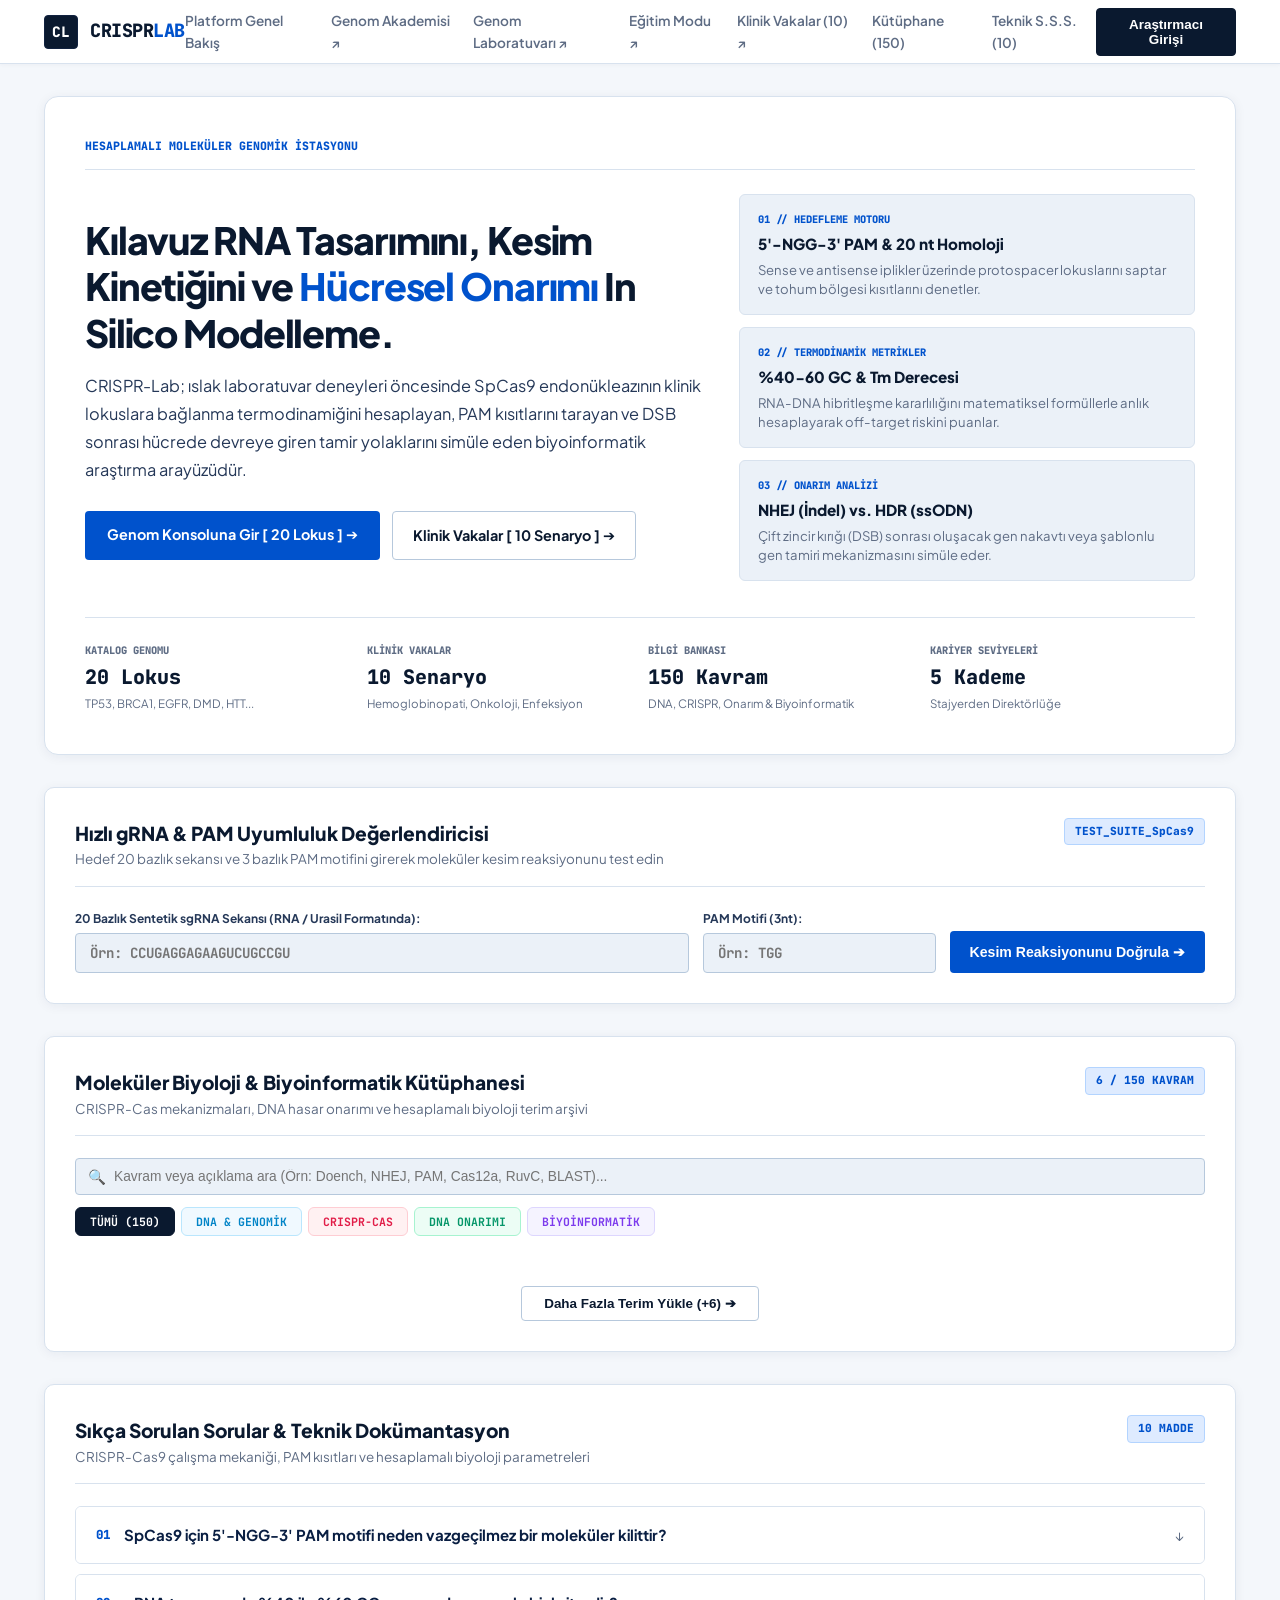
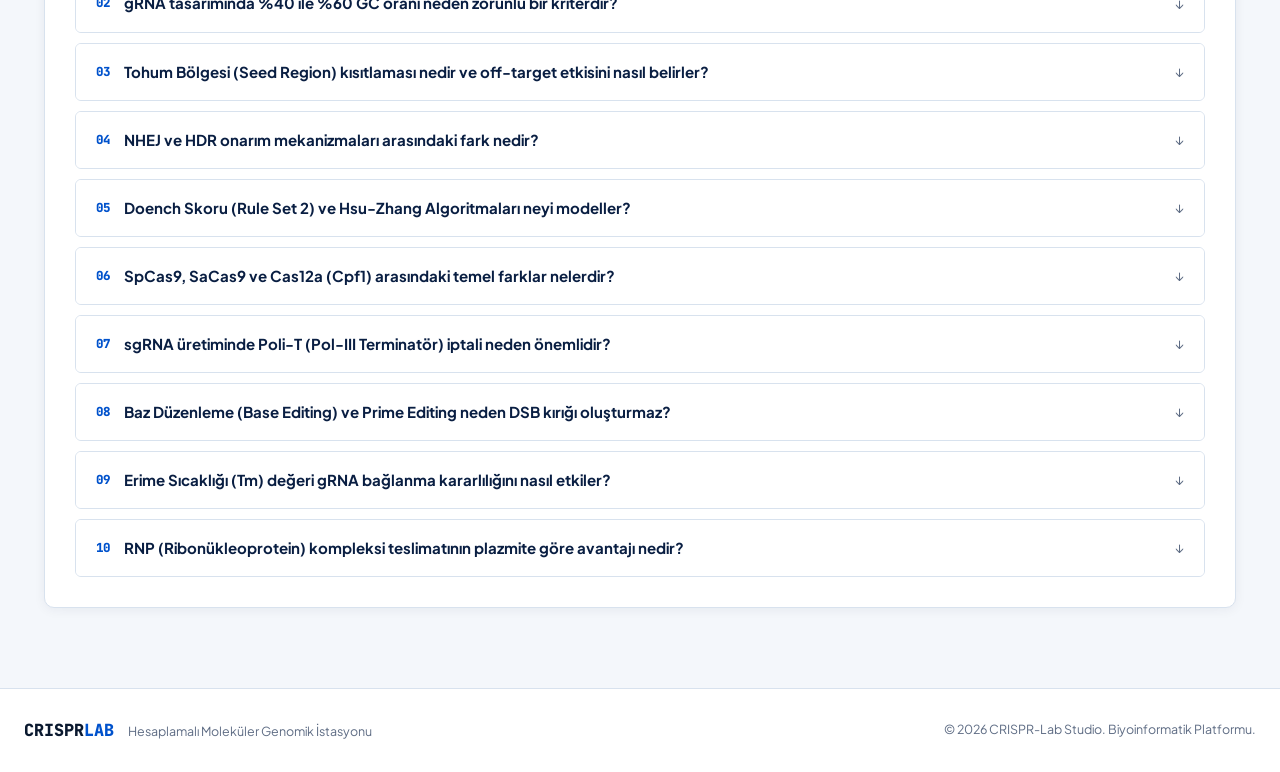
==== commit 4d307a8c: "Mobil navbar gorunurlugu duzeltildi, kutuphane kaymasi giderildi ve fazla etiketler silindi" ====
--- a/index.html
+++ b/index.html
@@ -24,10 +24,9 @@
             <div class="nav-brand-wrap">
                 <a href="#" class="brand-anchor" onclick="window.scrollTo({top: 0, behavior: 'smooth'}); return false;">
                     <div class="brand-badge-square">CL</div>
-                    <div class="brand-text-block">
-                        <span class="brand-name">CRISPR<span class="brand-blue-accent">LAB</span></span>
-                        <span class="brand-subtext">GENOME STUDIO // v4.8</span>
-                    </div>
+                   <div class="brand-text-block">
+    <span class="brand-name">CRISPR<span class="brand-blue-accent">LAB</span></span>
+</div>
                 </a>
             </div>
 
@@ -61,9 +60,8 @@
         <!-- 2. PLATFORM TANITIM & MANİFESTO KARTI -->
         <section class="platform-manifesto-card" id="tanitim">
             <div class="manifesto-top-bar">
-                <span class="system-chip">HESAPLAMALI MOLEKÜLER GENOMİK İSTASYONU</span>
-                <span class="system-meta-id">SPCAS9_WILDTYPE // NGG_PAM_RULE</span>
-            </div>
+    <span class="system-chip">HESAPLAMALI MOLEKÜLER GENOMİK İSTASYONU</span>
+</div>
 
             <div class="manifesto-content-grid">
                 <div class="manifesto-lead-col">
--- a/style.css
+++ b/style.css
@@ -2219,4 +2219,97 @@
     color: #7c3aed !important;
     background-color: #f5f3ff !important;
     border-color: #ddd6fe !important;
+}
+/* ==========================================================================
+   MOBİL VE KÜTÜPHANE DÜZELTMELERİ
+   ========================================================================== */
+
+/* 1. Üst Navigasyon Barını Mobilde Görünür ve Yatay Kaydırılabilir Yap */
+@media (max-width: 900px) {
+    .app-navbar {
+        position: sticky !important;
+        top: 0 !important;
+        z-index: 1000 !important;
+        background: #091e42 !important;
+        padding: 8px 12px !important;
+    }
+
+    .navbar-container {
+        display: flex !important;
+        flex-direction: column !important;
+        gap: 8px !important;
+        width: 100% !important;
+    }
+
+    .nav-links-wrap {
+        display: flex !important;
+        overflow-x: auto !important;
+        white-space: nowrap !important;
+        width: 100% !important;
+        padding-bottom: 4px !important;
+        -webkit-overflow-scrolling: touch !important;
+        scrollbar-width: none !important;
+    }
+
+    .nav-links-wrap::-webkit-scrollbar {
+        display: none !important;
+    }
+
+    .nav-links-wrap .nav-link {
+        font-size: 0.8rem !important;
+        padding: 4px 8px !important;
+        flex-shrink: 0 !important;
+    }
+}
+
+/* 2. Kütüphane Bölümündeki Taşma ve Hizalama Düzeltmeleri */
+.library-filter-strip {
+    display: flex !important;
+    flex-direction: column !important;
+    gap: 12px !important;
+    width: 100% !important;
+}
+
+.search-field-box {
+    width: 100% !important;
+    max-width: 100% !important;
+    box-sizing: border-box !important;
+}
+
+.search-field-box input {
+    width: 100% !important;
+    box-sizing: border-box !important;
+}
+
+.category-tabs-row {
+    display: flex !important;
+    overflow-x: auto !important;
+    white-space: nowrap !important;
+    width: 100% !important;
+    padding-bottom: 6px !important;
+    -webkit-overflow-scrolling: touch !important;
+    gap: 6px !important;
+}
+
+.category-tabs-row .tab-chip {
+    flex-shrink: 0 !important;
+}
+
+.library-cards-grid {
+    display: grid !important;
+    grid-template-columns: repeat(auto-fill, minmax(280px, 1fr)) !important;
+    gap: 14px !important;
+    width: 100% !important;
+    box-sizing: border-box !important;
+}
+
+@media (max-width: 600px) {
+    .library-cards-grid {
+        grid-template-columns: 1fr !important;
+    }
+    
+    .card-white-panel {
+        padding: 16px !important;
+        overflow-x: hidden !important;
+    }
 }
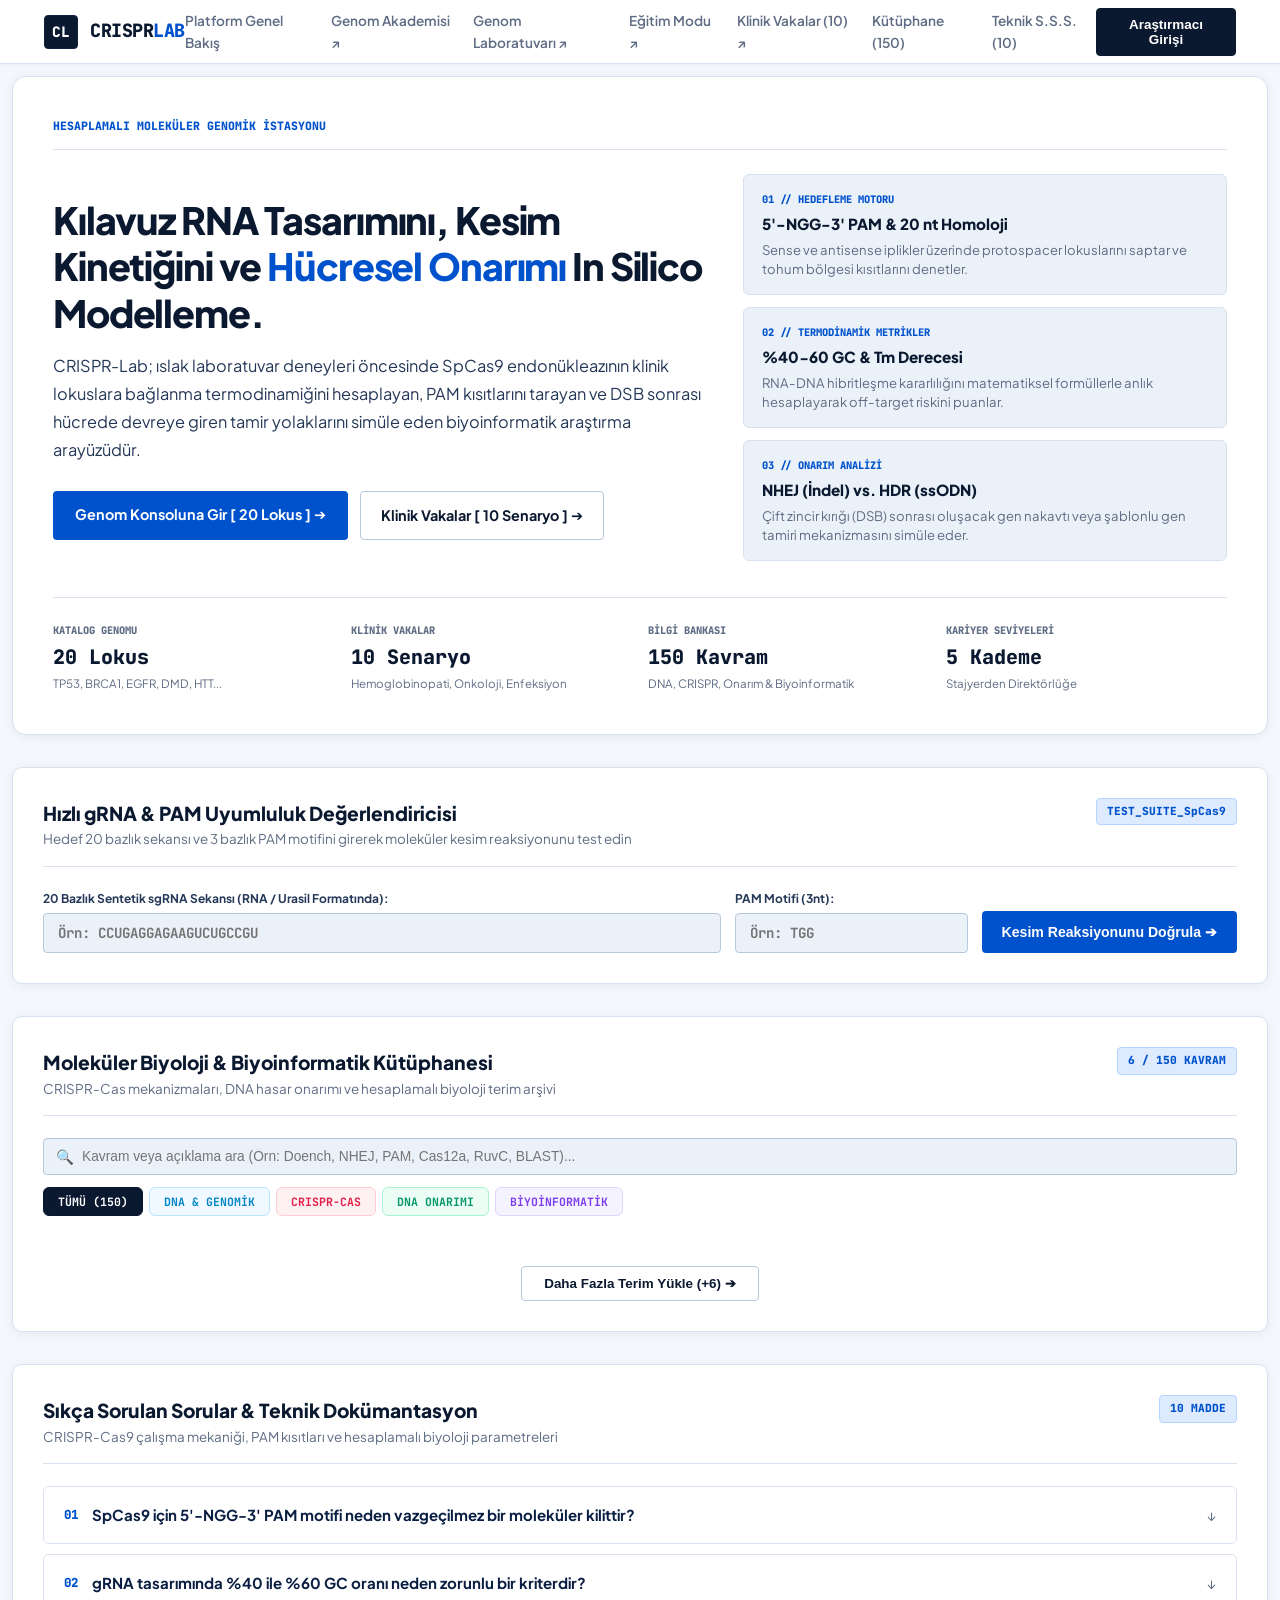
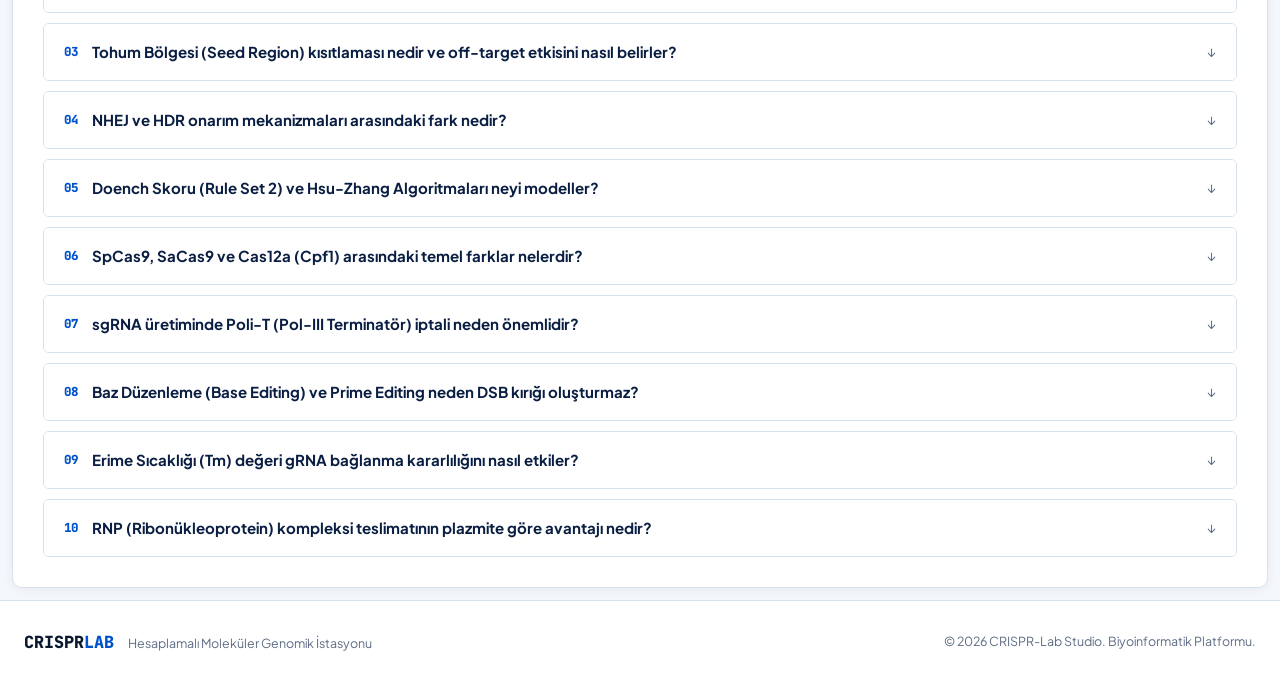
==== commit 85756ce0: "Mobil kayma sorunu kesin cozuldu, navbar ve kutuphane mobille tam uyumlu yapildi" ====
--- a/index.html
+++ b/index.html
@@ -8,8 +8,7 @@
     <link rel="preconnect" href="https://fonts.googleapis.com">
     <link rel="preconnect" href="https://fonts.gstatic.com" crossorigin>
     <link href="https://fonts.googleapis.com/css2?family=JetBrains+Mono:wght@400;500;600;700;800&family=Plus+Jakarta+Sans:wght@400;500;600;700;800&display=swap" rel="stylesheet">
-    <link rel="stylesheet" href="style.css">
-
+    <link rel="stylesheet" href="style.css?v=999">
     <!-- Firebase SDK -->
     <script src="https://www.gstatic.com/firebasejs/10.8.0/firebase-app-compat.js"></script>
     <script src="https://www.gstatic.com/firebasejs/10.8.0/firebase-auth-compat.js"></script>
--- a/style.css
+++ b/style.css
@@ -2312,4 +2312,107 @@
         padding: 16px !important;
         overflow-x: hidden !important;
     }
+}
+/* ==========================================================================
+   MOBİL TAŞMA & KÜTÜPHANE / NAVBAR KESİN ÇÖZÜM
+   ========================================================================== */
+
+html, body {
+    width: 100% !important;
+    max-width: 100% !important;
+    overflow-x: hidden !important;
+    margin: 0 !important;
+    padding: 0 !important;
+    box-sizing: border-box !important;
+}
+
+*, *:before, *:after {
+    box-sizing: border-box !important;
+}
+
+.page-container {
+    width: 100% !important;
+    max-width: 100% !important;
+    padding: 12px !important;
+    margin: 0 auto !important;
+}
+
+/* Mobilde Navbar Görünümü */
+@media (max-width: 768px) {
+    .app-navbar {
+        display: block !important;
+        position: sticky !important;
+        top: 0 !important;
+        z-index: 9999 !important;
+        background: #091e42 !important;
+        padding: 10px 12px !important;
+        width: 100% !important;
+    }
+
+    .navbar-container {
+        display: flex !important;
+        flex-direction: column !important;
+        gap: 8px !important;
+        width: 100% !important;
+    }
+
+    .nav-brand-wrap {
+        display: flex !important;
+        justify-content: space-between !important;
+        align-items: center !important;
+        width: 100% !important;
+    }
+
+    .nav-links-wrap {
+        display: flex !important;
+        flex-direction: row !important;
+        flex-wrap: nowrap !important;
+        overflow-x: auto !important;
+        width: 100% !important;
+        gap: 6px !important;
+        padding-bottom: 4px !important;
+        -webkit-overflow-scrolling: touch !important;
+    }
+
+    .nav-links-wrap .nav-link {
+        flex-shrink: 0 !important;
+        white-space: nowrap !important;
+        font-size: 0.78rem !important;
+        padding: 5px 10px !important;
+        background: rgba(255, 255, 255, 0.08) !important;
+        border-radius: 4px !important;
+        color: #ffffff !important;
+    }
+
+    /* Kütüphane Izgarası Tek Kolon */
+    .library-cards-grid {
+        display: flex !important;
+        flex-direction: column !important;
+        gap: 12px !important;
+        width: 100% !important;
+    }
+
+    .dict-card, .guide-card {
+        width: 100% !important;
+        max-width: 100% !important;
+    }
+
+    /* Kategori Butonları */
+    .category-tabs-row {
+        display: flex !important;
+        overflow-x: auto !important;
+        white-space: nowrap !important;
+        width: 100% !important;
+        gap: 6px !important;
+        padding-bottom: 6px !important;
+        -webkit-overflow-scrolling: touch !important;
+    }
+
+    .category-tabs-row .tab-chip {
+        flex-shrink: 0 !important;
+    }
+
+    .card-white-panel {
+        padding: 14px !important;
+    }
 }
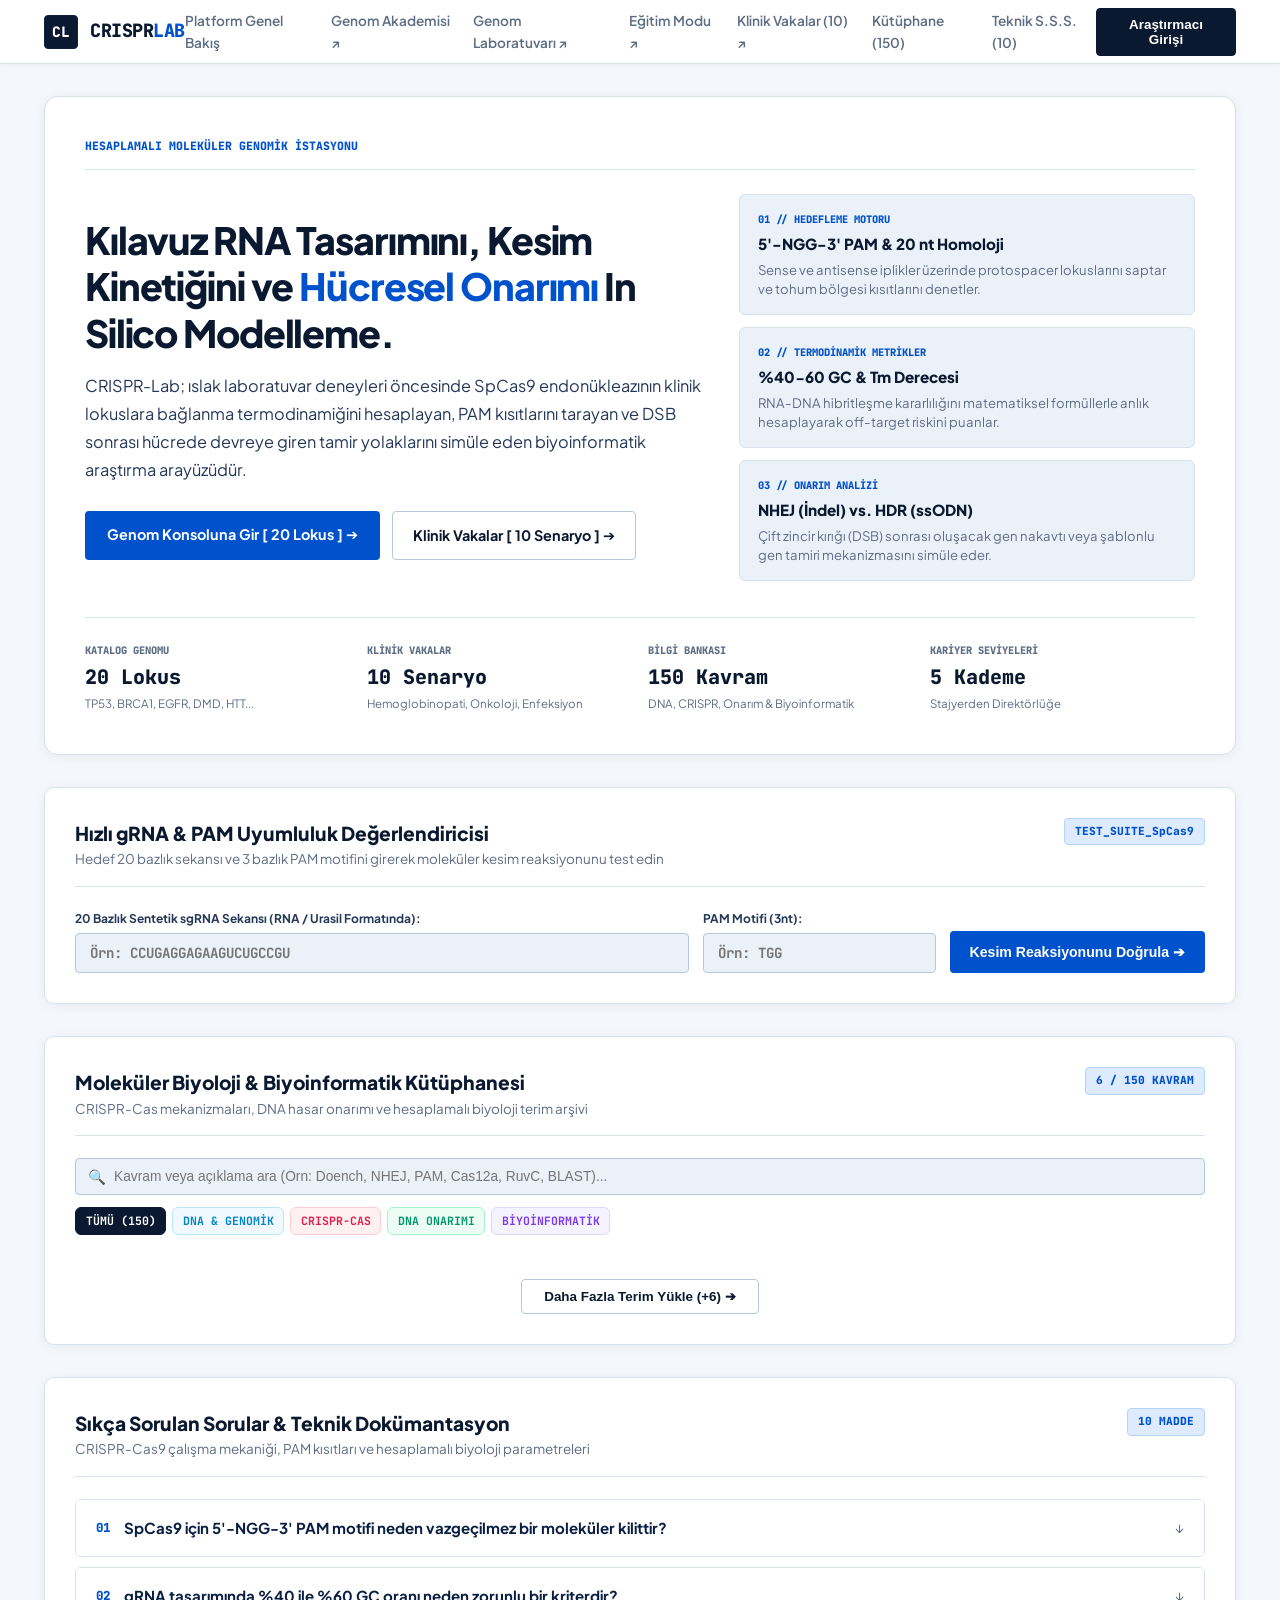
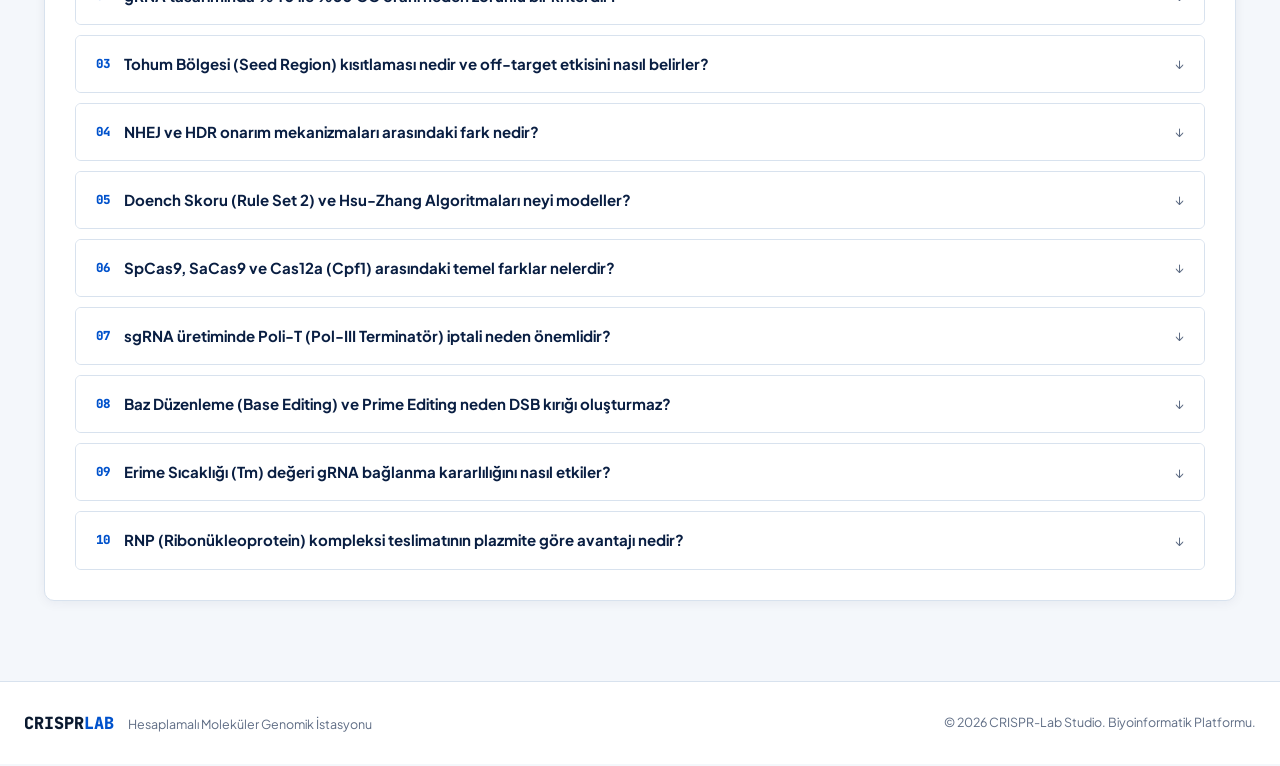
==== commit 43bcf97d: "Mobil viewport sabitlendi, navbar ve kutuphane kaymasi tam cozuldu" ====
--- a/index.html
+++ b/index.html
@@ -2,7 +2,8 @@
 <html lang="tr">
 <head>
     <meta charset="UTF-8">
-    <meta name="viewport" content="width=device-width, initial-scale=1.0">
+    <meta name="viewport" content="width=device-width, initial-scale=1.0, maximum-scale=1.0, user-scalable=no">
+<link rel="stylesheet" href="style.css?v=2026">
     <title>CRISPR-Lab Studio | Hesaplamalı Genomik & Kılavuz RNA Tasarım İstasyonu</title>
     
     <link rel="preconnect" href="https://fonts.googleapis.com">
--- a/style.css
+++ b/style.css
@@ -2221,198 +2221,153 @@
     border-color: #ddd6fe !important;
 }
 /* ==========================================================================
-   MOBİL VE KÜTÜPHANE DÜZELTMELERİ
+   KESİN MOBİL SIFIRLAMA & RESPONSIVE MOTORU (NAVBAR & KÜTÜPHANE)
    ========================================================================== */
 
-/* 1. Üst Navigasyon Barını Mobilde Görünür ve Yatay Kaydırılabilir Yap */
-@media (max-width: 900px) {
+@media screen and (max-width: 768px) {
+    /* 1. Global Taşma Önleme */
+    *, *:before, *:after {
+        box-sizing: border-box !important;
+    }
+    
+    html, body {
+        width: 100% !important;
+        max-width: 100% !important;
+        overflow-x: hidden !important;
+        margin: 0 !important;
+        padding: 0 !important;
+    }
+
+    .page-container {
+        width: 100% !important;
+        max-width: 100% !important;
+        padding: 8px !important;
+        margin: 0 !important;
+    }
+
+    .card-white-panel, .platform-manifesto-card {
+        width: 100% !important;
+        max-width: 100% !important;
+        padding: 12px !important;
+        border-radius: 6px !important;
+        overflow: hidden !important;
+    }
+
+    /* 2. Üst Navbar (Mobilde Düzenli ve Yatay Kaydırmalı Butonlar) */
     .app-navbar {
+        width: 100% !important;
+        max-width: 100% !important;
+        padding: 8px 10px !important;
         position: sticky !important;
         top: 0 !important;
-        z-index: 1000 !important;
+        z-index: 99999 !important;
         background: #091e42 !important;
-        padding: 8px 12px !important;
     }
 
     .navbar-container {
         display: flex !important;
         flex-direction: column !important;
-        gap: 8px !important;
+        align-items: flex-start !important;
+        gap: 6px !important;
         width: 100% !important;
-    }
-
-    .nav-links-wrap {
-        display: flex !important;
-        overflow-x: auto !important;
-        white-space: nowrap !important;
+        max-width: 100% !important;
+    }
+
+    .nav-brand-wrap {
         width: 100% !important;
-        padding-bottom: 4px !important;
-        -webkit-overflow-scrolling: touch !important;
-        scrollbar-width: none !important;
-    }
-
-    .nav-links-wrap::-webkit-scrollbar {
-        display: none !important;
-    }
-
-    .nav-links-wrap .nav-link {
-        font-size: 0.8rem !important;
-        padding: 4px 8px !important;
-        flex-shrink: 0 !important;
-    }
-}
-
-/* 2. Kütüphane Bölümündeki Taşma ve Hizalama Düzeltmeleri */
-.library-filter-strip {
-    display: flex !important;
-    flex-direction: column !important;
-    gap: 12px !important;
-    width: 100% !important;
-}
-
-.search-field-box {
-    width: 100% !important;
-    max-width: 100% !important;
-    box-sizing: border-box !important;
-}
-
-.search-field-box input {
-    width: 100% !important;
-    box-sizing: border-box !important;
-}
-
-.category-tabs-row {
-    display: flex !important;
-    overflow-x: auto !important;
-    white-space: nowrap !important;
-    width: 100% !important;
-    padding-bottom: 6px !important;
-    -webkit-overflow-scrolling: touch !important;
-    gap: 6px !important;
-}
-
-.category-tabs-row .tab-chip {
-    flex-shrink: 0 !important;
-}
-
-.library-cards-grid {
-    display: grid !important;
-    grid-template-columns: repeat(auto-fill, minmax(280px, 1fr)) !important;
-    gap: 14px !important;
-    width: 100% !important;
-    box-sizing: border-box !important;
-}
-
-@media (max-width: 600px) {
-    .library-cards-grid {
-        grid-template-columns: 1fr !important;
-    }
-    
-    .card-white-panel {
-        padding: 16px !important;
-        overflow-x: hidden !important;
-    }
-}
-/* ==========================================================================
-   MOBİL TAŞMA & KÜTÜPHANE / NAVBAR KESİN ÇÖZÜM
-   ========================================================================== */
-
-html, body {
-    width: 100% !important;
-    max-width: 100% !important;
-    overflow-x: hidden !important;
-    margin: 0 !important;
-    padding: 0 !important;
-    box-sizing: border-box !important;
-}
-
-*, *:before, *:after {
-    box-sizing: border-box !important;
-}
-
-.page-container {
-    width: 100% !important;
-    max-width: 100% !important;
-    padding: 12px !important;
-    margin: 0 auto !important;
-}
-
-/* Mobilde Navbar Görünümü */
-@media (max-width: 768px) {
-    .app-navbar {
-        display: block !important;
-        position: sticky !important;
-        top: 0 !important;
-        z-index: 9999 !important;
-        background: #091e42 !important;
-        padding: 10px 12px !important;
-        width: 100% !important;
-    }
-
-    .navbar-container {
-        display: flex !important;
-        flex-direction: column !important;
-        gap: 8px !important;
-        width: 100% !important;
-    }
-
-    .nav-brand-wrap {
         display: flex !important;
         justify-content: space-between !important;
         align-items: center !important;
-        width: 100% !important;
     }
 
     .nav-links-wrap {
         display: flex !important;
         flex-direction: row !important;
         flex-wrap: nowrap !important;
-        overflow-x: auto !important;
+        overflow-x: scroll !important;
+        -webkit-overflow-scrolling: touch !important;
         width: 100% !important;
+        max-width: 100% !important;
         gap: 6px !important;
-        padding-bottom: 4px !important;
-        -webkit-overflow-scrolling: touch !important;
+        padding: 4px 0 6px !important;
+        scrollbar-width: none !important;
+    }
+
+    .nav-links-wrap::-webkit-scrollbar {
+        display: none !important;
     }
 
     .nav-links-wrap .nav-link {
-        flex-shrink: 0 !important;
-        white-space: nowrap !important;
-        font-size: 0.78rem !important;
+        flex: 0 0 auto !important;
+        font-size: 0.74rem !important;
         padding: 5px 10px !important;
-        background: rgba(255, 255, 255, 0.08) !important;
+        background: rgba(255, 255, 255, 0.1) !important;
+        border: 1px solid rgba(255, 255, 255, 0.15) !important;
         border-radius: 4px !important;
         color: #ffffff !important;
-    }
-
-    /* Kütüphane Izgarası Tek Kolon */
-    .library-cards-grid {
+        white-space: nowrap !important;
+    }
+
+    .nav-auth-wrap {
+        display: none !important;
+    }
+
+    /* 3. Kütüphane / Rehber Kartları & Arama Şeridi */
+    .library-filter-strip {
         display: flex !important;
         flex-direction: column !important;
-        gap: 12px !important;
-        width: 100% !important;
-    }
-
-    .dict-card, .guide-card {
         width: 100% !important;
         max-width: 100% !important;
-    }
-
-    /* Kategori Butonları */
+        gap: 8px !important;
+    }
+
+    .search-field-box {
+        width: 100% !important;
+        max-width: 100% !important;
+    }
+
+    .search-field-box input {
+        width: 100% !important;
+        max-width: 100% !important;
+        font-size: 0.85rem !important;
+    }
+
     .category-tabs-row {
         display: flex !important;
         overflow-x: auto !important;
         white-space: nowrap !important;
         width: 100% !important;
+        max-width: 100% !important;
         gap: 6px !important;
-        padding-bottom: 6px !important;
+        padding-bottom: 4px !important;
         -webkit-overflow-scrolling: touch !important;
     }
 
     .category-tabs-row .tab-chip {
-        flex-shrink: 0 !important;
-    }
-
-    .card-white-panel {
-        padding: 14px !important;
+        flex: 0 0 auto !important;
+        font-size: 0.72rem !important;
+        padding: 5px 8px !important;
+    }
+
+    .library-cards-grid {
+        display: flex !important;
+        flex-direction: column !important;
+        width: 100% !important;
+        max-width: 100% !important;
+        gap: 10px !important;
+    }
+
+    .guide-card, .dict-card {
+        width: 100% !important;
+        max-width: 100% !important;
+        margin: 0 !important;
+    }
+
+    /* 4. Alt Metrik Izgarası Mobilde 2x2 */
+    .manifesto-metrics-footer {
+        display: grid !important;
+        grid-template-columns: 1fr 1fr !important;
+        gap: 8px !important;
+        width: 100% !important;
     }
 }
--- a/style.css
+++ b/style.css
@@ -2221,198 +2221,153 @@
     border-color: #ddd6fe !important;
 }
 /* ==========================================================================
-   MOBİL VE KÜTÜPHANE DÜZELTMELERİ
+   KESİN MOBİL SIFIRLAMA & RESPONSIVE MOTORU (NAVBAR & KÜTÜPHANE)
    ========================================================================== */
 
-/* 1. Üst Navigasyon Barını Mobilde Görünür ve Yatay Kaydırılabilir Yap */
-@media (max-width: 900px) {
+@media screen and (max-width: 768px) {
+    /* 1. Global Taşma Önleme */
+    *, *:before, *:after {
+        box-sizing: border-box !important;
+    }
+    
+    html, body {
+        width: 100% !important;
+        max-width: 100% !important;
+        overflow-x: hidden !important;
+        margin: 0 !important;
+        padding: 0 !important;
+    }
+
+    .page-container {
+        width: 100% !important;
+        max-width: 100% !important;
+        padding: 8px !important;
+        margin: 0 !important;
+    }
+
+    .card-white-panel, .platform-manifesto-card {
+        width: 100% !important;
+        max-width: 100% !important;
+        padding: 12px !important;
+        border-radius: 6px !important;
+        overflow: hidden !important;
+    }
+
+    /* 2. Üst Navbar (Mobilde Düzenli ve Yatay Kaydırmalı Butonlar) */
     .app-navbar {
+        width: 100% !important;
+        max-width: 100% !important;
+        padding: 8px 10px !important;
         position: sticky !important;
         top: 0 !important;
-        z-index: 1000 !important;
+        z-index: 99999 !important;
         background: #091e42 !important;
-        padding: 8px 12px !important;
     }
 
     .navbar-container {
         display: flex !important;
         flex-direction: column !important;
-        gap: 8px !important;
+        align-items: flex-start !important;
+        gap: 6px !important;
         width: 100% !important;
-    }
-
-    .nav-links-wrap {
-        display: flex !important;
-        overflow-x: auto !important;
-        white-space: nowrap !important;
+        max-width: 100% !important;
+    }
+
+    .nav-brand-wrap {
         width: 100% !important;
-        padding-bottom: 4px !important;
-        -webkit-overflow-scrolling: touch !important;
-        scrollbar-width: none !important;
-    }
-
-    .nav-links-wrap::-webkit-scrollbar {
-        display: none !important;
-    }
-
-    .nav-links-wrap .nav-link {
-        font-size: 0.8rem !important;
-        padding: 4px 8px !important;
-        flex-shrink: 0 !important;
-    }
-}
-
-/* 2. Kütüphane Bölümündeki Taşma ve Hizalama Düzeltmeleri */
-.library-filter-strip {
-    display: flex !important;
-    flex-direction: column !important;
-    gap: 12px !important;
-    width: 100% !important;
-}
-
-.search-field-box {
-    width: 100% !important;
-    max-width: 100% !important;
-    box-sizing: border-box !important;
-}
-
-.search-field-box input {
-    width: 100% !important;
-    box-sizing: border-box !important;
-}
-
-.category-tabs-row {
-    display: flex !important;
-    overflow-x: auto !important;
-    white-space: nowrap !important;
-    width: 100% !important;
-    padding-bottom: 6px !important;
-    -webkit-overflow-scrolling: touch !important;
-    gap: 6px !important;
-}
-
-.category-tabs-row .tab-chip {
-    flex-shrink: 0 !important;
-}
-
-.library-cards-grid {
-    display: grid !important;
-    grid-template-columns: repeat(auto-fill, minmax(280px, 1fr)) !important;
-    gap: 14px !important;
-    width: 100% !important;
-    box-sizing: border-box !important;
-}
-
-@media (max-width: 600px) {
-    .library-cards-grid {
-        grid-template-columns: 1fr !important;
-    }
-    
-    .card-white-panel {
-        padding: 16px !important;
-        overflow-x: hidden !important;
-    }
-}
-/* ==========================================================================
-   MOBİL TAŞMA & KÜTÜPHANE / NAVBAR KESİN ÇÖZÜM
-   ========================================================================== */
-
-html, body {
-    width: 100% !important;
-    max-width: 100% !important;
-    overflow-x: hidden !important;
-    margin: 0 !important;
-    padding: 0 !important;
-    box-sizing: border-box !important;
-}
-
-*, *:before, *:after {
-    box-sizing: border-box !important;
-}
-
-.page-container {
-    width: 100% !important;
-    max-width: 100% !important;
-    padding: 12px !important;
-    margin: 0 auto !important;
-}
-
-/* Mobilde Navbar Görünümü */
-@media (max-width: 768px) {
-    .app-navbar {
-        display: block !important;
-        position: sticky !important;
-        top: 0 !important;
-        z-index: 9999 !important;
-        background: #091e42 !important;
-        padding: 10px 12px !important;
-        width: 100% !important;
-    }
-
-    .navbar-container {
-        display: flex !important;
-        flex-direction: column !important;
-        gap: 8px !important;
-        width: 100% !important;
-    }
-
-    .nav-brand-wrap {
         display: flex !important;
         justify-content: space-between !important;
         align-items: center !important;
-        width: 100% !important;
     }
 
     .nav-links-wrap {
         display: flex !important;
         flex-direction: row !important;
         flex-wrap: nowrap !important;
-        overflow-x: auto !important;
+        overflow-x: scroll !important;
+        -webkit-overflow-scrolling: touch !important;
         width: 100% !important;
+        max-width: 100% !important;
         gap: 6px !important;
-        padding-bottom: 4px !important;
-        -webkit-overflow-scrolling: touch !important;
+        padding: 4px 0 6px !important;
+        scrollbar-width: none !important;
+    }
+
+    .nav-links-wrap::-webkit-scrollbar {
+        display: none !important;
     }
 
     .nav-links-wrap .nav-link {
-        flex-shrink: 0 !important;
-        white-space: nowrap !important;
-        font-size: 0.78rem !important;
+        flex: 0 0 auto !important;
+        font-size: 0.74rem !important;
         padding: 5px 10px !important;
-        background: rgba(255, 255, 255, 0.08) !important;
+        background: rgba(255, 255, 255, 0.1) !important;
+        border: 1px solid rgba(255, 255, 255, 0.15) !important;
         border-radius: 4px !important;
         color: #ffffff !important;
-    }
-
-    /* Kütüphane Izgarası Tek Kolon */
-    .library-cards-grid {
+        white-space: nowrap !important;
+    }
+
+    .nav-auth-wrap {
+        display: none !important;
+    }
+
+    /* 3. Kütüphane / Rehber Kartları & Arama Şeridi */
+    .library-filter-strip {
         display: flex !important;
         flex-direction: column !important;
-        gap: 12px !important;
-        width: 100% !important;
-    }
-
-    .dict-card, .guide-card {
         width: 100% !important;
         max-width: 100% !important;
-    }
-
-    /* Kategori Butonları */
+        gap: 8px !important;
+    }
+
+    .search-field-box {
+        width: 100% !important;
+        max-width: 100% !important;
+    }
+
+    .search-field-box input {
+        width: 100% !important;
+        max-width: 100% !important;
+        font-size: 0.85rem !important;
+    }
+
     .category-tabs-row {
         display: flex !important;
         overflow-x: auto !important;
         white-space: nowrap !important;
         width: 100% !important;
+        max-width: 100% !important;
         gap: 6px !important;
-        padding-bottom: 6px !important;
+        padding-bottom: 4px !important;
         -webkit-overflow-scrolling: touch !important;
     }
 
     .category-tabs-row .tab-chip {
-        flex-shrink: 0 !important;
-    }
-
-    .card-white-panel {
-        padding: 14px !important;
+        flex: 0 0 auto !important;
+        font-size: 0.72rem !important;
+        padding: 5px 8px !important;
+    }
+
+    .library-cards-grid {
+        display: flex !important;
+        flex-direction: column !important;
+        width: 100% !important;
+        max-width: 100% !important;
+        gap: 10px !important;
+    }
+
+    .guide-card, .dict-card {
+        width: 100% !important;
+        max-width: 100% !important;
+        margin: 0 !important;
+    }
+
+    /* 4. Alt Metrik Izgarası Mobilde 2x2 */
+    .manifesto-metrics-footer {
+        display: grid !important;
+        grid-template-columns: 1fr 1fr !important;
+        gap: 8px !important;
+        width: 100% !important;
     }
 }
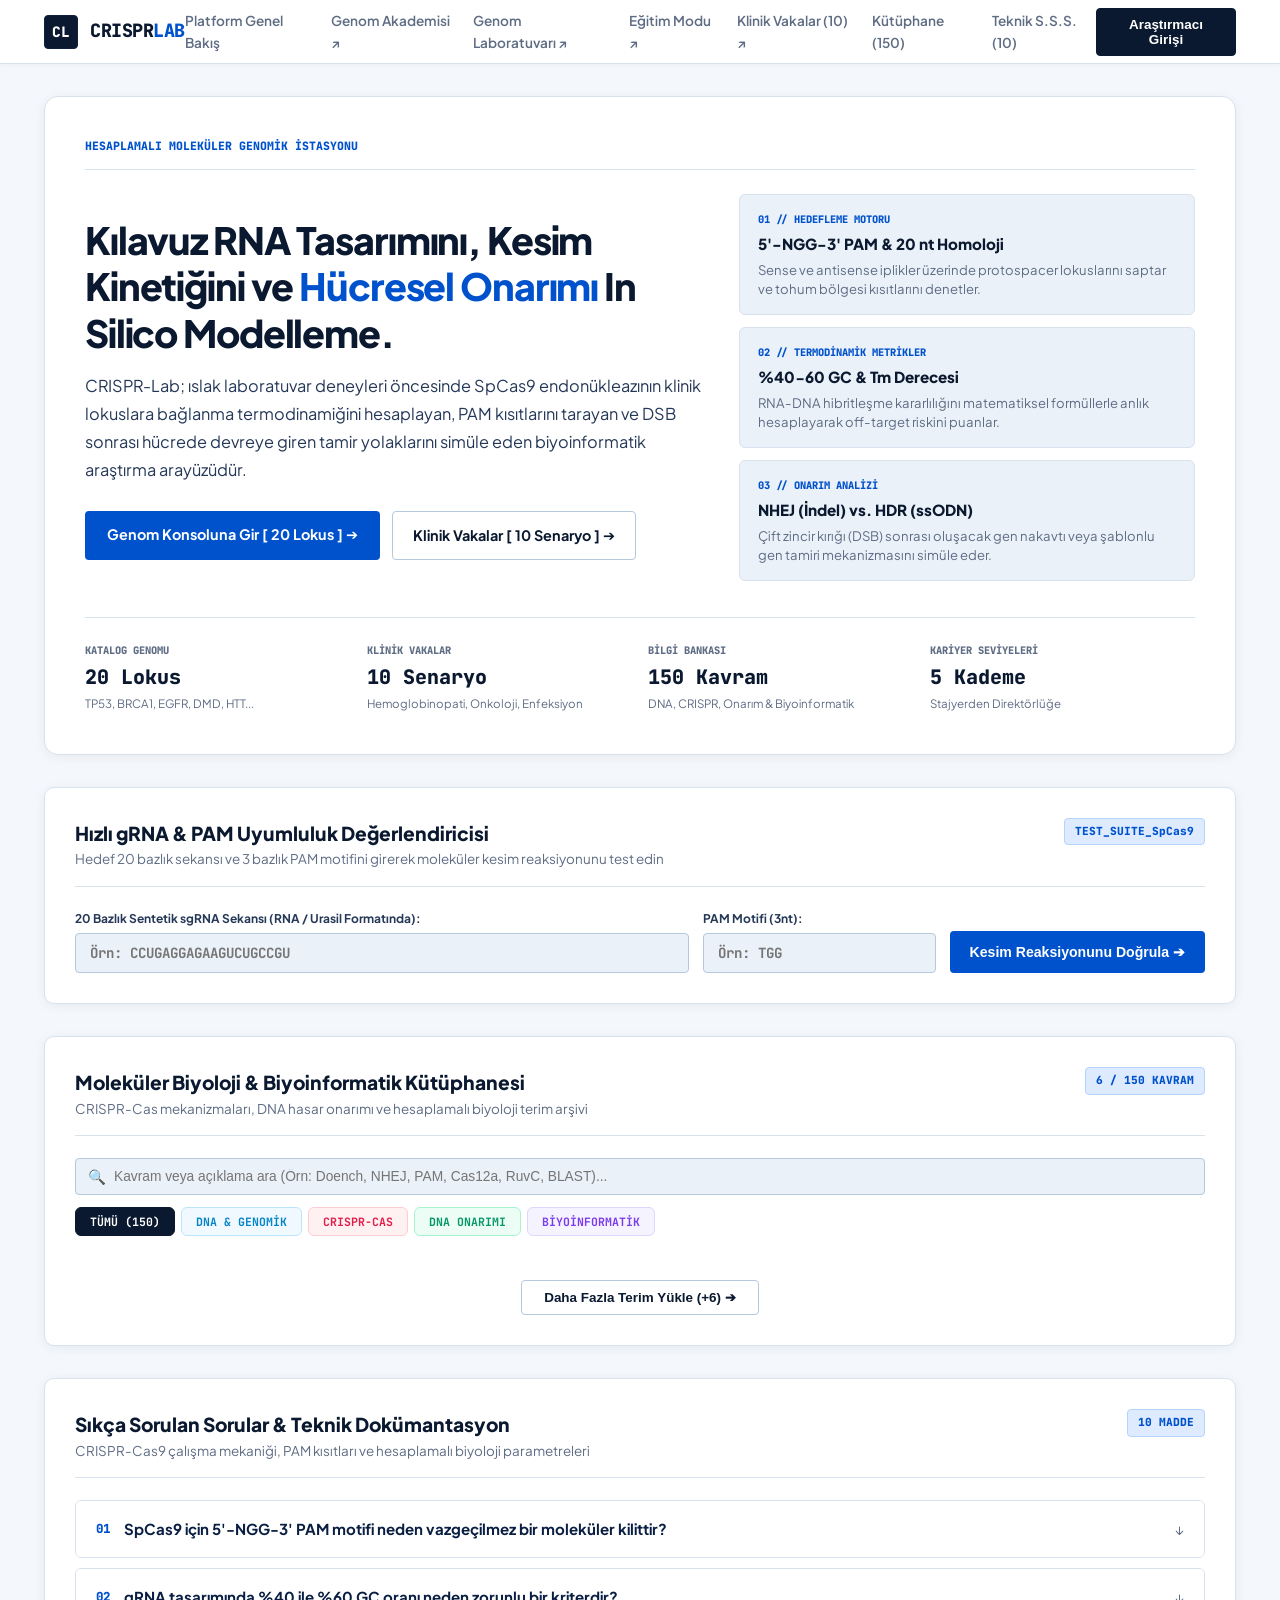
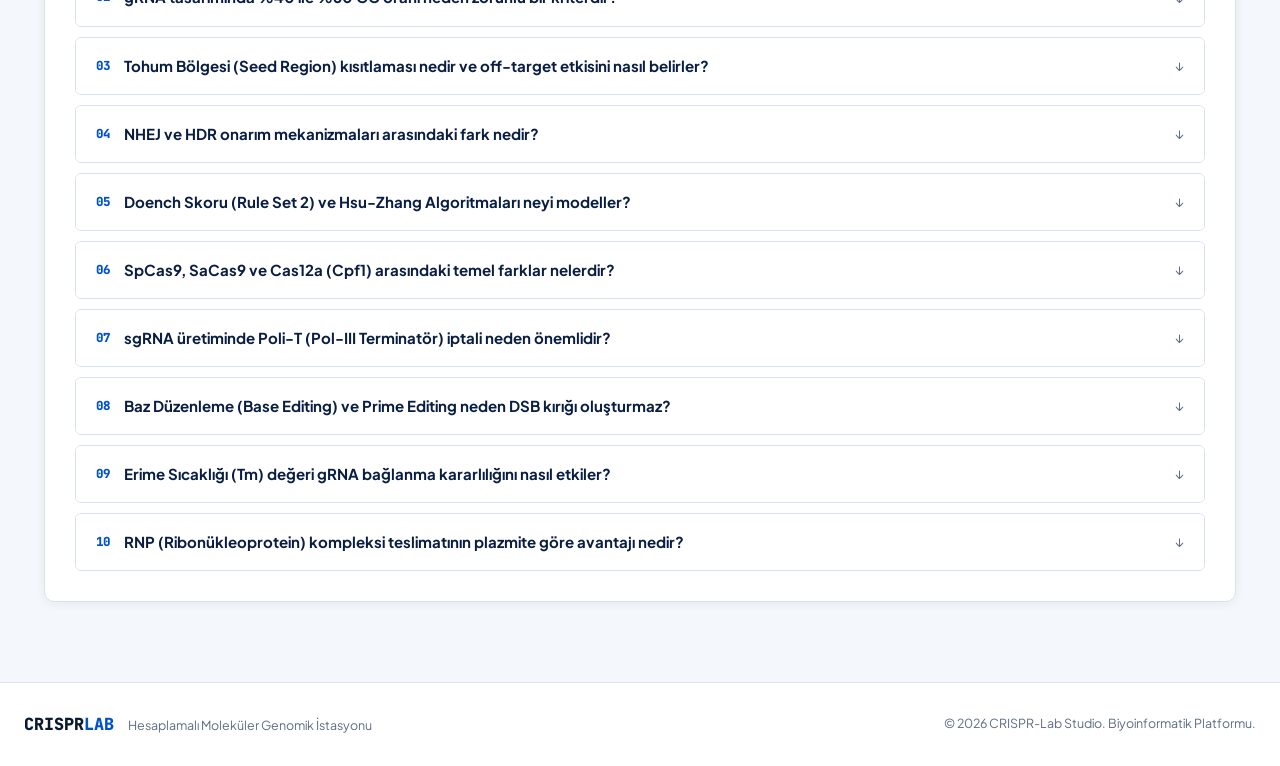
==== commit d5a69c2b: "Mobil gorunum kilitlemesi ve tasma kurallari eklendi" ====
--- a/index.html
+++ b/index.html
@@ -2,7 +2,7 @@
 <html lang="tr">
 <head>
     <meta charset="UTF-8">
-    <meta name="viewport" content="width=device-width, initial-scale=1.0, maximum-scale=1.0, user-scalable=no">
+   <meta name="viewport" content="width=device-width, initial-scale=1.0, maximum-scale=1.0, user-scalable=no, shrink-to-fit=no">
 <link rel="stylesheet" href="style.css?v=2026">
     <title>CRISPR-Lab Studio | Hesaplamalı Genomik & Kılavuz RNA Tasarım İstasyonu</title>
     
--- a/style.css
+++ b/style.css
@@ -2221,115 +2221,84 @@
     border-color: #ddd6fe !important;
 }
 /* ==========================================================================
-   KESİN MOBİL SIFIRLAMA & RESPONSIVE MOTORU (NAVBAR & KÜTÜPHANE)
+   KESİN MOBİL SIFIRLAMA (TAŞMAYI VE BOZULMAYI KÖKTEN ENGELLEYEN BLOK)
    ========================================================================== */
 
 @media screen and (max-width: 768px) {
-    /* 1. Global Taşma Önleme */
+    /* 1. Tüm elemanların genişliğini ekrana kilitle */
     *, *:before, *:after {
         box-sizing: border-box !important;
+        max-width: 100% !important;
     }
-    
+
     html, body {
         width: 100% !important;
-        max-width: 100% !important;
+        max-width: 100vw !important;
         overflow-x: hidden !important;
         margin: 0 !important;
         padding: 0 !important;
+        position: relative !important;
     }
 
     .page-container {
         width: 100% !important;
-        max-width: 100% !important;
-        padding: 8px !important;
+        padding: 10px 8px !important;
         margin: 0 !important;
     }
 
-    .card-white-panel, .platform-manifesto-card {
+    .card-white-panel, 
+    .platform-manifesto-card {
         width: 100% !important;
-        max-width: 100% !important;
-        padding: 12px !important;
-        border-radius: 6px !important;
+        padding: 14px 10px !important;
+        margin-bottom: 12px !important;
         overflow: hidden !important;
     }
 
-    /* 2. Üst Navbar (Mobilde Düzenli ve Yatay Kaydırmalı Butonlar) */
+    /* 2. Navbar: Mobilde Sabit, Görünür ve Kaydırılabilir */
     .app-navbar {
         width: 100% !important;
-        max-width: 100% !important;
-        padding: 8px 10px !important;
         position: sticky !important;
         top: 0 !important;
         z-index: 99999 !important;
         background: #091e42 !important;
+        padding: 8px 10px !important;
     }
 
     .navbar-container {
         display: flex !important;
         flex-direction: column !important;
-        align-items: flex-start !important;
+        width: 100% !important;
         gap: 6px !important;
-        width: 100% !important;
-        max-width: 100% !important;
-    }
-
-    .nav-brand-wrap {
-        width: 100% !important;
-        display: flex !important;
-        justify-content: space-between !important;
-        align-items: center !important;
     }
 
     .nav-links-wrap {
         display: flex !important;
         flex-direction: row !important;
         flex-wrap: nowrap !important;
-        overflow-x: scroll !important;
+        overflow-x: auto !important;
+        width: 100% !important;
+        gap: 6px !important;
+        padding: 2px 0 6px !important;
         -webkit-overflow-scrolling: touch !important;
-        width: 100% !important;
-        max-width: 100% !important;
-        gap: 6px !important;
-        padding: 4px 0 6px !important;
-        scrollbar-width: none !important;
     }
 
-    .nav-links-wrap::-webkit-scrollbar {
-        display: none !important;
-    }
-
-    .nav-links-wrap .nav-link {
+    .nav-link {
         flex: 0 0 auto !important;
-        font-size: 0.74rem !important;
-        padding: 5px 10px !important;
-        background: rgba(255, 255, 255, 0.1) !important;
-        border: 1px solid rgba(255, 255, 255, 0.15) !important;
+        font-size: 0.75rem !important;
+        padding: 5px 9px !important;
+        background: rgba(255, 255, 255, 0.12) !important;
+        color: #ffffff !important;
         border-radius: 4px !important;
-        color: #ffffff !important;
         white-space: nowrap !important;
     }
 
-    .nav-auth-wrap {
-        display: none !important;
-    }
-
-    /* 3. Kütüphane / Rehber Kartları & Arama Şeridi */
-    .library-filter-strip {
+    /* 3. Kütüphane / Kartlar / Tablolar: Kesin Tek Kolon */
+    .library-filter-strip,
+    .evaluator-grid-row {
         display: flex !important;
         flex-direction: column !important;
         width: 100% !important;
-        max-width: 100% !important;
         gap: 8px !important;
-    }
-
-    .search-field-box {
-        width: 100% !important;
-        max-width: 100% !important;
-    }
-
-    .search-field-box input {
-        width: 100% !important;
-        max-width: 100% !important;
-        font-size: 0.85rem !important;
     }
 
     .category-tabs-row {
@@ -2337,37 +2306,46 @@
         overflow-x: auto !important;
         white-space: nowrap !important;
         width: 100% !important;
-        max-width: 100% !important;
         gap: 6px !important;
-        padding-bottom: 4px !important;
+        padding-bottom: 6px !important;
         -webkit-overflow-scrolling: touch !important;
     }
 
     .category-tabs-row .tab-chip {
         flex: 0 0 auto !important;
+        padding: 5px 8px !important;
         font-size: 0.72rem !important;
-        padding: 5px 8px !important;
     }
 
-    .library-cards-grid {
+    .library-cards-grid,
+    .scenarios-matrix-grid {
         display: flex !important;
         flex-direction: column !important;
         width: 100% !important;
-        max-width: 100% !important;
         gap: 10px !important;
     }
 
-    .guide-card, .dict-card {
+    .dict-card, 
+    .guide-card, 
+    .case-card {
         width: 100% !important;
-        max-width: 100% !important;
         margin: 0 !important;
     }
 
-    /* 4. Alt Metrik Izgarası Mobilde 2x2 */
+    /* 4. Alt Metrik Izgaraları 2x2 Düzene */
     .manifesto-metrics-footer {
         display: grid !important;
         grid-template-columns: 1fr 1fr !important;
         gap: 8px !important;
         width: 100% !important;
     }
+
+    /* 5. DNA Görüntüleyici ve Uzun Kodların Taşmasını Engelle */
+    .lab-dna-viewport-box,
+    .ruler-line,
+    .dna-strand {
+        overflow-x: auto !important;
+        max-width: 100% !important;
+        -webkit-overflow-scrolling: touch !important;
+    }
 }
--- a/style.css
+++ b/style.css
@@ -2221,115 +2221,84 @@
     border-color: #ddd6fe !important;
 }
 /* ==========================================================================
-   KESİN MOBİL SIFIRLAMA & RESPONSIVE MOTORU (NAVBAR & KÜTÜPHANE)
+   KESİN MOBİL SIFIRLAMA (TAŞMAYI VE BOZULMAYI KÖKTEN ENGELLEYEN BLOK)
    ========================================================================== */
 
 @media screen and (max-width: 768px) {
-    /* 1. Global Taşma Önleme */
+    /* 1. Tüm elemanların genişliğini ekrana kilitle */
     *, *:before, *:after {
         box-sizing: border-box !important;
+        max-width: 100% !important;
     }
-    
+
     html, body {
         width: 100% !important;
-        max-width: 100% !important;
+        max-width: 100vw !important;
         overflow-x: hidden !important;
         margin: 0 !important;
         padding: 0 !important;
+        position: relative !important;
     }
 
     .page-container {
         width: 100% !important;
-        max-width: 100% !important;
-        padding: 8px !important;
+        padding: 10px 8px !important;
         margin: 0 !important;
     }
 
-    .card-white-panel, .platform-manifesto-card {
+    .card-white-panel, 
+    .platform-manifesto-card {
         width: 100% !important;
-        max-width: 100% !important;
-        padding: 12px !important;
-        border-radius: 6px !important;
+        padding: 14px 10px !important;
+        margin-bottom: 12px !important;
         overflow: hidden !important;
     }
 
-    /* 2. Üst Navbar (Mobilde Düzenli ve Yatay Kaydırmalı Butonlar) */
+    /* 2. Navbar: Mobilde Sabit, Görünür ve Kaydırılabilir */
     .app-navbar {
         width: 100% !important;
-        max-width: 100% !important;
-        padding: 8px 10px !important;
         position: sticky !important;
         top: 0 !important;
         z-index: 99999 !important;
         background: #091e42 !important;
+        padding: 8px 10px !important;
     }
 
     .navbar-container {
         display: flex !important;
         flex-direction: column !important;
-        align-items: flex-start !important;
+        width: 100% !important;
         gap: 6px !important;
-        width: 100% !important;
-        max-width: 100% !important;
-    }
-
-    .nav-brand-wrap {
-        width: 100% !important;
-        display: flex !important;
-        justify-content: space-between !important;
-        align-items: center !important;
     }
 
     .nav-links-wrap {
         display: flex !important;
         flex-direction: row !important;
         flex-wrap: nowrap !important;
-        overflow-x: scroll !important;
+        overflow-x: auto !important;
+        width: 100% !important;
+        gap: 6px !important;
+        padding: 2px 0 6px !important;
         -webkit-overflow-scrolling: touch !important;
-        width: 100% !important;
-        max-width: 100% !important;
-        gap: 6px !important;
-        padding: 4px 0 6px !important;
-        scrollbar-width: none !important;
     }
 
-    .nav-links-wrap::-webkit-scrollbar {
-        display: none !important;
-    }
-
-    .nav-links-wrap .nav-link {
+    .nav-link {
         flex: 0 0 auto !important;
-        font-size: 0.74rem !important;
-        padding: 5px 10px !important;
-        background: rgba(255, 255, 255, 0.1) !important;
-        border: 1px solid rgba(255, 255, 255, 0.15) !important;
+        font-size: 0.75rem !important;
+        padding: 5px 9px !important;
+        background: rgba(255, 255, 255, 0.12) !important;
+        color: #ffffff !important;
         border-radius: 4px !important;
-        color: #ffffff !important;
         white-space: nowrap !important;
     }
 
-    .nav-auth-wrap {
-        display: none !important;
-    }
-
-    /* 3. Kütüphane / Rehber Kartları & Arama Şeridi */
-    .library-filter-strip {
+    /* 3. Kütüphane / Kartlar / Tablolar: Kesin Tek Kolon */
+    .library-filter-strip,
+    .evaluator-grid-row {
         display: flex !important;
         flex-direction: column !important;
         width: 100% !important;
-        max-width: 100% !important;
         gap: 8px !important;
-    }
-
-    .search-field-box {
-        width: 100% !important;
-        max-width: 100% !important;
-    }
-
-    .search-field-box input {
-        width: 100% !important;
-        max-width: 100% !important;
-        font-size: 0.85rem !important;
     }
 
     .category-tabs-row {
@@ -2337,37 +2306,46 @@
         overflow-x: auto !important;
         white-space: nowrap !important;
         width: 100% !important;
-        max-width: 100% !important;
         gap: 6px !important;
-        padding-bottom: 4px !important;
+        padding-bottom: 6px !important;
         -webkit-overflow-scrolling: touch !important;
     }
 
     .category-tabs-row .tab-chip {
         flex: 0 0 auto !important;
+        padding: 5px 8px !important;
         font-size: 0.72rem !important;
-        padding: 5px 8px !important;
     }
 
-    .library-cards-grid {
+    .library-cards-grid,
+    .scenarios-matrix-grid {
         display: flex !important;
         flex-direction: column !important;
         width: 100% !important;
-        max-width: 100% !important;
         gap: 10px !important;
     }
 
-    .guide-card, .dict-card {
+    .dict-card, 
+    .guide-card, 
+    .case-card {
         width: 100% !important;
-        max-width: 100% !important;
         margin: 0 !important;
     }
 
-    /* 4. Alt Metrik Izgarası Mobilde 2x2 */
+    /* 4. Alt Metrik Izgaraları 2x2 Düzene */
     .manifesto-metrics-footer {
         display: grid !important;
         grid-template-columns: 1fr 1fr !important;
         gap: 8px !important;
         width: 100% !important;
     }
+
+    /* 5. DNA Görüntüleyici ve Uzun Kodların Taşmasını Engelle */
+    .lab-dna-viewport-box,
+    .ruler-line,
+    .dna-strand {
+        overflow-x: auto !important;
+        max-width: 100% !important;
+        -webkit-overflow-scrolling: touch !important;
+    }
 }
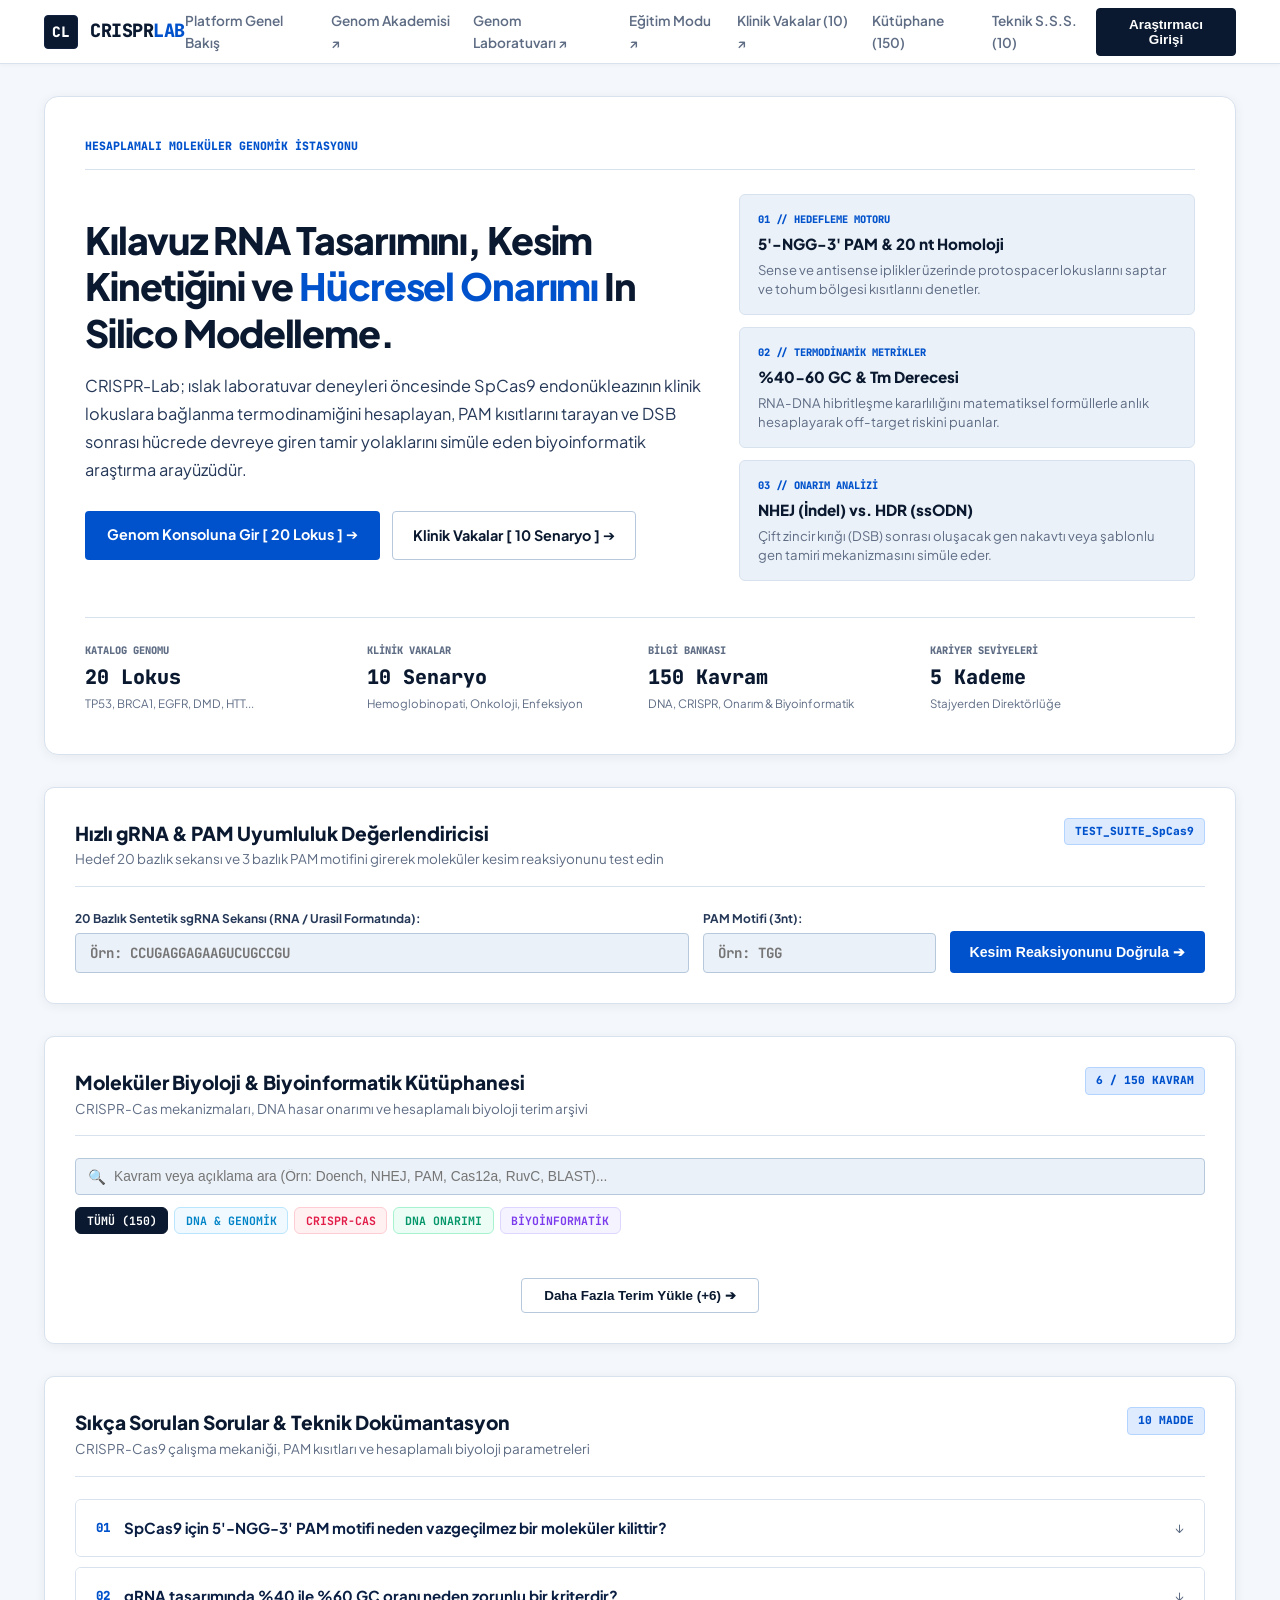
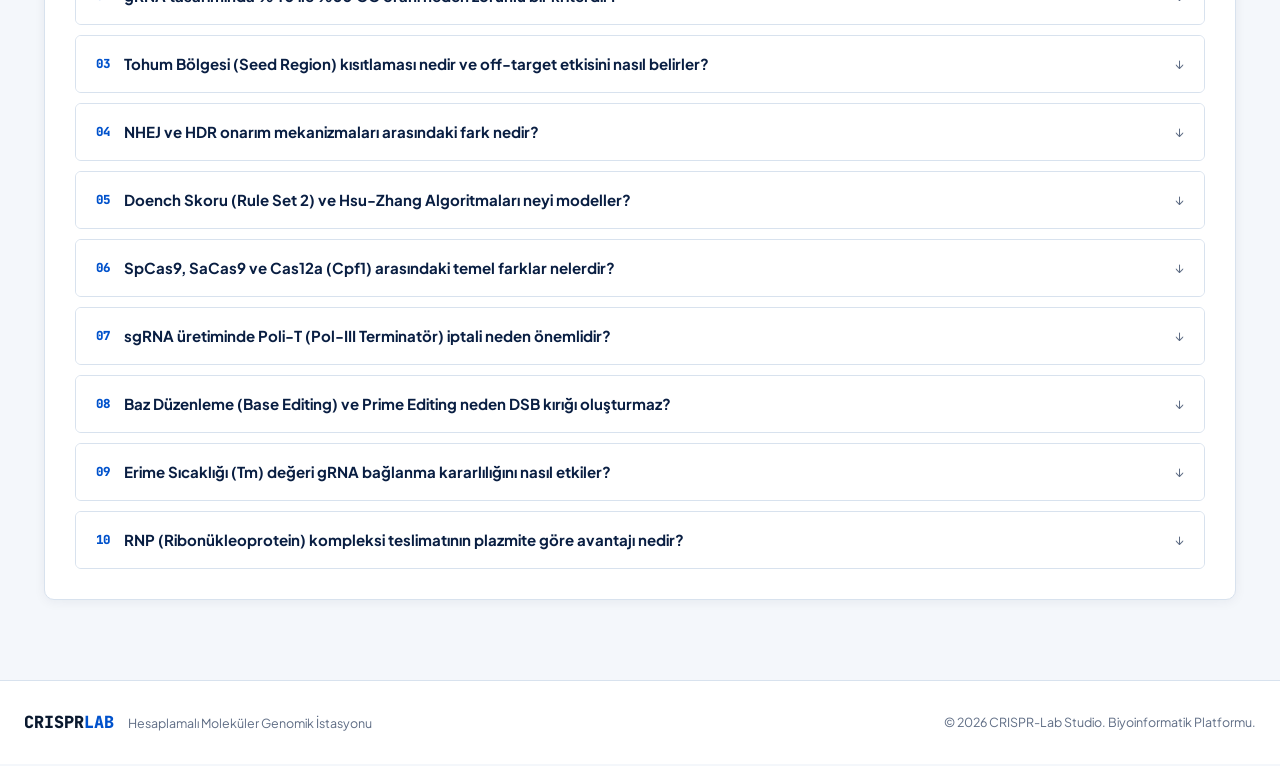
==== commit 0f67be48: "Mobil gorunum, navbar kaydirma ve kutuphane tek kolon duzeni kesinlestirildi" ====
--- a/index.html
+++ b/index.html
@@ -2,7 +2,7 @@
 <html lang="tr">
 <head>
     <meta charset="UTF-8">
-   <meta name="viewport" content="width=device-width, initial-scale=1.0, maximum-scale=1.0, user-scalable=no, shrink-to-fit=no">
+   <meta name="viewport" content="width=device-width, initial-scale=1.0, maximum-scale=1.0, user-scalable=0">
 <link rel="stylesheet" href="style.css?v=2026">
     <title>CRISPR-Lab Studio | Hesaplamalı Genomik & Kılavuz RNA Tasarım İstasyonu</title>
     
--- a/style.css
+++ b/style.css
@@ -2221,54 +2221,70 @@
     border-color: #ddd6fe !important;
 }
 /* ==========================================================================
-   KESİN MOBİL SIFIRLAMA (TAŞMAYI VE BOZULMAYI KÖKTEN ENGELLEYEN BLOK)
+   KESİN VE NİHAİ MOBİL DÜZELTME MOTORU (RESPONSIVE MASTER FIX)
    ========================================================================== */
 
 @media screen and (max-width: 768px) {
-    /* 1. Tüm elemanların genişliğini ekrana kilitle */
+    /* 1. Kök Düzey Genişlik ve Taşma Kilidi */
+    html {
+        width: 100% !important;
+        overflow-x: hidden !important;
+    }
+
+    body {
+        width: 100% !important;
+        max-width: 100% !important;
+        overflow-x: hidden !important;
+        position: relative !important;
+        margin: 0 !important;
+        padding: 0 !important;
+        font-size: 14px !important;
+    }
+
     *, *:before, *:after {
         box-sizing: border-box !important;
-        max-width: 100% !important;
-    }
-
-    html, body {
-        width: 100% !important;
-        max-width: 100vw !important;
-        overflow-x: hidden !important;
-        margin: 0 !important;
-        padding: 0 !important;
-        position: relative !important;
     }
 
     .page-container {
         width: 100% !important;
-        padding: 10px 8px !important;
+        max-width: 100% !important;
+        padding: 8px !important;
         margin: 0 !important;
     }
 
-    .card-white-panel, 
-    .platform-manifesto-card {
-        width: 100% !important;
-        padding: 14px 10px !important;
-        margin-bottom: 12px !important;
-        overflow: hidden !important;
-    }
-
-    /* 2. Navbar: Mobilde Sabit, Görünür ve Kaydırılabilir */
+    /* 2. Üst Navbar (Net, Okunabilir ve Parmakla Kaydırılabilir) */
     .app-navbar {
-        width: 100% !important;
         position: sticky !important;
         top: 0 !important;
-        z-index: 99999 !important;
+        left: 0 !important;
+        width: 100% !important;
+        z-index: 999999 !important;
         background: #091e42 !important;
         padding: 8px 10px !important;
+        border-bottom: 2px solid #0052cc !important;
     }
 
     .navbar-container {
         display: flex !important;
         flex-direction: column !important;
+        align-items: stretch !important;
         width: 100% !important;
         gap: 6px !important;
+    }
+
+    .nav-brand-wrap {
+        display: flex !important;
+        justify-content: space-between !important;
+        align-items: center !important;
+        width: 100% !important;
+    }
+
+    .brand-anchor {
+        gap: 8px !important;
+    }
+
+    .brand-name {
+        font-size: 1.1rem !important;
     }
 
     .nav-links-wrap {
@@ -2276,71 +2292,158 @@
         flex-direction: row !important;
         flex-wrap: nowrap !important;
         overflow-x: auto !important;
+        -webkit-overflow-scrolling: touch !important;
         width: 100% !important;
         gap: 6px !important;
-        padding: 2px 0 6px !important;
-        -webkit-overflow-scrolling: touch !important;
+        padding: 4px 0 !important;
+        scrollbar-width: none !important;
+    }
+
+    .nav-links-wrap::-webkit-scrollbar {
+        display: none !important;
     }
 
     .nav-link {
         flex: 0 0 auto !important;
         font-size: 0.75rem !important;
-        padding: 5px 9px !important;
+        padding: 6px 10px !important;
         background: rgba(255, 255, 255, 0.12) !important;
+        border: 1px solid rgba(255, 255, 255, 0.18) !important;
+        border-radius: 4px !important;
         color: #ffffff !important;
-        border-radius: 4px !important;
         white-space: nowrap !important;
     }
 
-    /* 3. Kütüphane / Kartlar / Tablolar: Kesin Tek Kolon */
-    .library-filter-strip,
-    .evaluator-grid-row {
-        display: flex !important;
-        flex-direction: column !important;
+    .nav-auth-wrap {
+        display: none !important;
+    }
+
+    /* 3. Kartlar ve Paneller */
+    .card-white-panel, 
+    .platform-manifesto-card {
         width: 100% !important;
-        gap: 8px !important;
-    }
-
-    .category-tabs-row {
-        display: flex !important;
-        overflow-x: auto !important;
-        white-space: nowrap !important;
-        width: 100% !important;
-        gap: 6px !important;
-        padding-bottom: 6px !important;
-        -webkit-overflow-scrolling: touch !important;
-    }
-
-    .category-tabs-row .tab-chip {
-        flex: 0 0 auto !important;
-        padding: 5px 8px !important;
-        font-size: 0.72rem !important;
-    }
-
-    .library-cards-grid,
-    .scenarios-matrix-grid {
-        display: flex !important;
-        flex-direction: column !important;
-        width: 100% !important;
-        gap: 10px !important;
-    }
-
-    .dict-card, 
-    .guide-card, 
-    .case-card {
-        width: 100% !important;
-        margin: 0 !important;
-    }
-
-    /* 4. Alt Metrik Izgaraları 2x2 Düzene */
+        max-width: 100% !important;
+        padding: 14px 12px !important;
+        margin-bottom: 12px !important;
+        border-radius: 6px !important;
+        box-sizing: border-box !important;
+    }
+
+    .panel-heading, 
+    .manifesto-heading {
+        font-size: 1.2rem !important;
+        line-height: 1.35 !important;
+    }
+
+    .panel-subheading, 
+    .manifesto-lead-text {
+        font-size: 0.82rem !important;
+        line-height: 1.5 !important;
+    }
+
+    /* 4. Alt Metrik Izgarası (2 Kolon) */
     .manifesto-metrics-footer {
         display: grid !important;
         grid-template-columns: 1fr 1fr !important;
         gap: 8px !important;
         width: 100% !important;
-    }
-
-    /* 5. DNA Görüntüleyici ve Uzun Kodların Taşmasını Engelle */
+        padding-top: 12px !important;
+    }
+
+    .metric-node {
+        min-width: 0 !important;
+        width: 100% !important;
+    }
+
+    .metric-node .m-val {
+        font-size: 1.05rem !important;
+    }
+
+    .manifesto-cta-row {
+        flex-direction: column !important;
+        gap: 8px !important;
+    }
+
+    .manifesto-cta-row a, 
+    .manifesto-cta-row button {
+        width: 100% !important;
+        justify-content: center !important;
+    }
+
+    /* 5. Kütüphane / Sözlük Arama ve Filtre Şeridi */
+    .library-filter-strip {
+        display: flex !important;
+        flex-direction: column !important;
+        width: 100% !important;
+        gap: 8px !important;
+    }
+
+    .search-field-box {
+        width: 100% !important;
+        max-width: 100% !important;
+    }
+
+    .search-field-box input {
+        width: 100% !important;
+        font-size: 0.85rem !important;
+    }
+
+    .category-tabs-row {
+        display: flex !important;
+        overflow-x: auto !important;
+        white-space: nowrap !important;
+        -webkit-overflow-scrolling: touch !important;
+        width: 100% !important;
+        gap: 6px !important;
+        padding-bottom: 6px !important;
+        scrollbar-width: none !important;
+    }
+
+    .category-tabs-row::-webkit-scrollbar {
+        display: none !important;
+    }
+
+    .category-tabs-row .tab-chip {
+        flex: 0 0 auto !important;
+        font-size: 0.72rem !important;
+        padding: 5px 10px !important;
+    }
+
+    /* 6. Kütüphane Kartları: Mobilde Tam Genişlik ve Hizalama */
+    .library-cards-grid {
+        display: flex !important;
+        flex-direction: column !important;
+        width: 100% !important;
+        gap: 10px !important;
+    }
+
+    .dict-card, 
+    .guide-card {
+        width: 100% !important;
+        max-width: 100% !important;
+        margin: 0 !important;
+        padding: 14px !important;
+        box-sizing: border-box !important;
+    }
+
+    /* 7. Evaluator (gRNA Tasarım ve PAM Formu) */
+    .evaluator-grid-row {
+        display: flex !important;
+        flex-direction: column !important;
+        gap: 8px !important;
+        width: 100% !important;
+    }
+
+    .input-cell {
+        width: 100% !important;
+    }
+
+    .btn-evaluator-submit {
+        width: 100% !important;
+        justify-content: center !important;
+    }
+
+    /* 8. DNA Sekans Alanları Yatay Kaydırılabilir */
     .lab-dna-viewport-box,
     .ruler-line,
     .dna-strand {
--- a/style.css
+++ b/style.css
@@ -2221,54 +2221,70 @@
     border-color: #ddd6fe !important;
 }
 /* ==========================================================================
-   KESİN MOBİL SIFIRLAMA (TAŞMAYI VE BOZULMAYI KÖKTEN ENGELLEYEN BLOK)
+   KESİN VE NİHAİ MOBİL DÜZELTME MOTORU (RESPONSIVE MASTER FIX)
    ========================================================================== */
 
 @media screen and (max-width: 768px) {
-    /* 1. Tüm elemanların genişliğini ekrana kilitle */
+    /* 1. Kök Düzey Genişlik ve Taşma Kilidi */
+    html {
+        width: 100% !important;
+        overflow-x: hidden !important;
+    }
+
+    body {
+        width: 100% !important;
+        max-width: 100% !important;
+        overflow-x: hidden !important;
+        position: relative !important;
+        margin: 0 !important;
+        padding: 0 !important;
+        font-size: 14px !important;
+    }
+
     *, *:before, *:after {
         box-sizing: border-box !important;
-        max-width: 100% !important;
-    }
-
-    html, body {
-        width: 100% !important;
-        max-width: 100vw !important;
-        overflow-x: hidden !important;
-        margin: 0 !important;
-        padding: 0 !important;
-        position: relative !important;
     }
 
     .page-container {
         width: 100% !important;
-        padding: 10px 8px !important;
+        max-width: 100% !important;
+        padding: 8px !important;
         margin: 0 !important;
     }
 
-    .card-white-panel, 
-    .platform-manifesto-card {
-        width: 100% !important;
-        padding: 14px 10px !important;
-        margin-bottom: 12px !important;
-        overflow: hidden !important;
-    }
-
-    /* 2. Navbar: Mobilde Sabit, Görünür ve Kaydırılabilir */
+    /* 2. Üst Navbar (Net, Okunabilir ve Parmakla Kaydırılabilir) */
     .app-navbar {
-        width: 100% !important;
         position: sticky !important;
         top: 0 !important;
-        z-index: 99999 !important;
+        left: 0 !important;
+        width: 100% !important;
+        z-index: 999999 !important;
         background: #091e42 !important;
         padding: 8px 10px !important;
+        border-bottom: 2px solid #0052cc !important;
     }
 
     .navbar-container {
         display: flex !important;
         flex-direction: column !important;
+        align-items: stretch !important;
         width: 100% !important;
         gap: 6px !important;
+    }
+
+    .nav-brand-wrap {
+        display: flex !important;
+        justify-content: space-between !important;
+        align-items: center !important;
+        width: 100% !important;
+    }
+
+    .brand-anchor {
+        gap: 8px !important;
+    }
+
+    .brand-name {
+        font-size: 1.1rem !important;
     }
 
     .nav-links-wrap {
@@ -2276,71 +2292,158 @@
         flex-direction: row !important;
         flex-wrap: nowrap !important;
         overflow-x: auto !important;
+        -webkit-overflow-scrolling: touch !important;
         width: 100% !important;
         gap: 6px !important;
-        padding: 2px 0 6px !important;
-        -webkit-overflow-scrolling: touch !important;
+        padding: 4px 0 !important;
+        scrollbar-width: none !important;
+    }
+
+    .nav-links-wrap::-webkit-scrollbar {
+        display: none !important;
     }
 
     .nav-link {
         flex: 0 0 auto !important;
         font-size: 0.75rem !important;
-        padding: 5px 9px !important;
+        padding: 6px 10px !important;
         background: rgba(255, 255, 255, 0.12) !important;
+        border: 1px solid rgba(255, 255, 255, 0.18) !important;
+        border-radius: 4px !important;
         color: #ffffff !important;
-        border-radius: 4px !important;
         white-space: nowrap !important;
     }
 
-    /* 3. Kütüphane / Kartlar / Tablolar: Kesin Tek Kolon */
-    .library-filter-strip,
-    .evaluator-grid-row {
-        display: flex !important;
-        flex-direction: column !important;
+    .nav-auth-wrap {
+        display: none !important;
+    }
+
+    /* 3. Kartlar ve Paneller */
+    .card-white-panel, 
+    .platform-manifesto-card {
         width: 100% !important;
-        gap: 8px !important;
-    }
-
-    .category-tabs-row {
-        display: flex !important;
-        overflow-x: auto !important;
-        white-space: nowrap !important;
-        width: 100% !important;
-        gap: 6px !important;
-        padding-bottom: 6px !important;
-        -webkit-overflow-scrolling: touch !important;
-    }
-
-    .category-tabs-row .tab-chip {
-        flex: 0 0 auto !important;
-        padding: 5px 8px !important;
-        font-size: 0.72rem !important;
-    }
-
-    .library-cards-grid,
-    .scenarios-matrix-grid {
-        display: flex !important;
-        flex-direction: column !important;
-        width: 100% !important;
-        gap: 10px !important;
-    }
-
-    .dict-card, 
-    .guide-card, 
-    .case-card {
-        width: 100% !important;
-        margin: 0 !important;
-    }
-
-    /* 4. Alt Metrik Izgaraları 2x2 Düzene */
+        max-width: 100% !important;
+        padding: 14px 12px !important;
+        margin-bottom: 12px !important;
+        border-radius: 6px !important;
+        box-sizing: border-box !important;
+    }
+
+    .panel-heading, 
+    .manifesto-heading {
+        font-size: 1.2rem !important;
+        line-height: 1.35 !important;
+    }
+
+    .panel-subheading, 
+    .manifesto-lead-text {
+        font-size: 0.82rem !important;
+        line-height: 1.5 !important;
+    }
+
+    /* 4. Alt Metrik Izgarası (2 Kolon) */
     .manifesto-metrics-footer {
         display: grid !important;
         grid-template-columns: 1fr 1fr !important;
         gap: 8px !important;
         width: 100% !important;
-    }
-
-    /* 5. DNA Görüntüleyici ve Uzun Kodların Taşmasını Engelle */
+        padding-top: 12px !important;
+    }
+
+    .metric-node {
+        min-width: 0 !important;
+        width: 100% !important;
+    }
+
+    .metric-node .m-val {
+        font-size: 1.05rem !important;
+    }
+
+    .manifesto-cta-row {
+        flex-direction: column !important;
+        gap: 8px !important;
+    }
+
+    .manifesto-cta-row a, 
+    .manifesto-cta-row button {
+        width: 100% !important;
+        justify-content: center !important;
+    }
+
+    /* 5. Kütüphane / Sözlük Arama ve Filtre Şeridi */
+    .library-filter-strip {
+        display: flex !important;
+        flex-direction: column !important;
+        width: 100% !important;
+        gap: 8px !important;
+    }
+
+    .search-field-box {
+        width: 100% !important;
+        max-width: 100% !important;
+    }
+
+    .search-field-box input {
+        width: 100% !important;
+        font-size: 0.85rem !important;
+    }
+
+    .category-tabs-row {
+        display: flex !important;
+        overflow-x: auto !important;
+        white-space: nowrap !important;
+        -webkit-overflow-scrolling: touch !important;
+        width: 100% !important;
+        gap: 6px !important;
+        padding-bottom: 6px !important;
+        scrollbar-width: none !important;
+    }
+
+    .category-tabs-row::-webkit-scrollbar {
+        display: none !important;
+    }
+
+    .category-tabs-row .tab-chip {
+        flex: 0 0 auto !important;
+        font-size: 0.72rem !important;
+        padding: 5px 10px !important;
+    }
+
+    /* 6. Kütüphane Kartları: Mobilde Tam Genişlik ve Hizalama */
+    .library-cards-grid {
+        display: flex !important;
+        flex-direction: column !important;
+        width: 100% !important;
+        gap: 10px !important;
+    }
+
+    .dict-card, 
+    .guide-card {
+        width: 100% !important;
+        max-width: 100% !important;
+        margin: 0 !important;
+        padding: 14px !important;
+        box-sizing: border-box !important;
+    }
+
+    /* 7. Evaluator (gRNA Tasarım ve PAM Formu) */
+    .evaluator-grid-row {
+        display: flex !important;
+        flex-direction: column !important;
+        gap: 8px !important;
+        width: 100% !important;
+    }
+
+    .input-cell {
+        width: 100% !important;
+    }
+
+    .btn-evaluator-submit {
+        width: 100% !important;
+        justify-content: center !important;
+    }
+
+    /* 8. DNA Sekans Alanları Yatay Kaydırılabilir */
     .lab-dna-viewport-box,
     .ruler-line,
     .dna-strand {
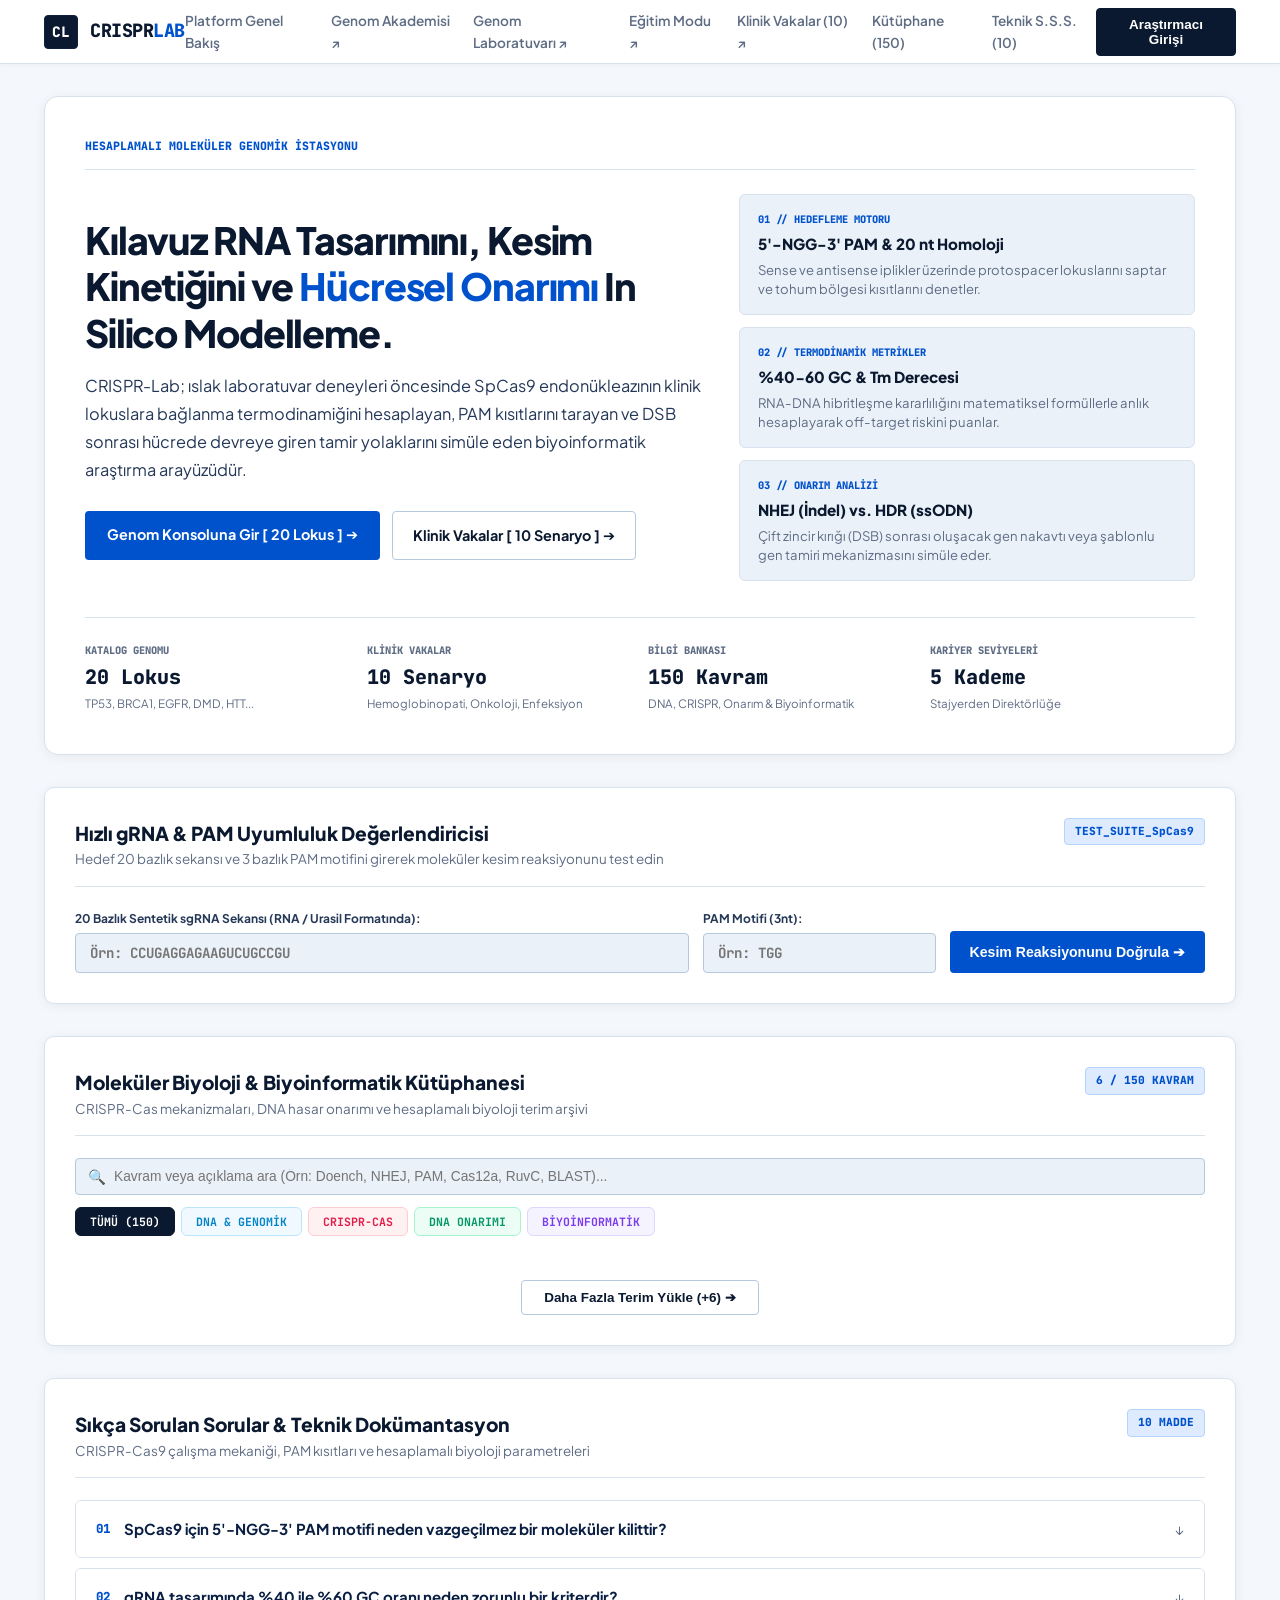
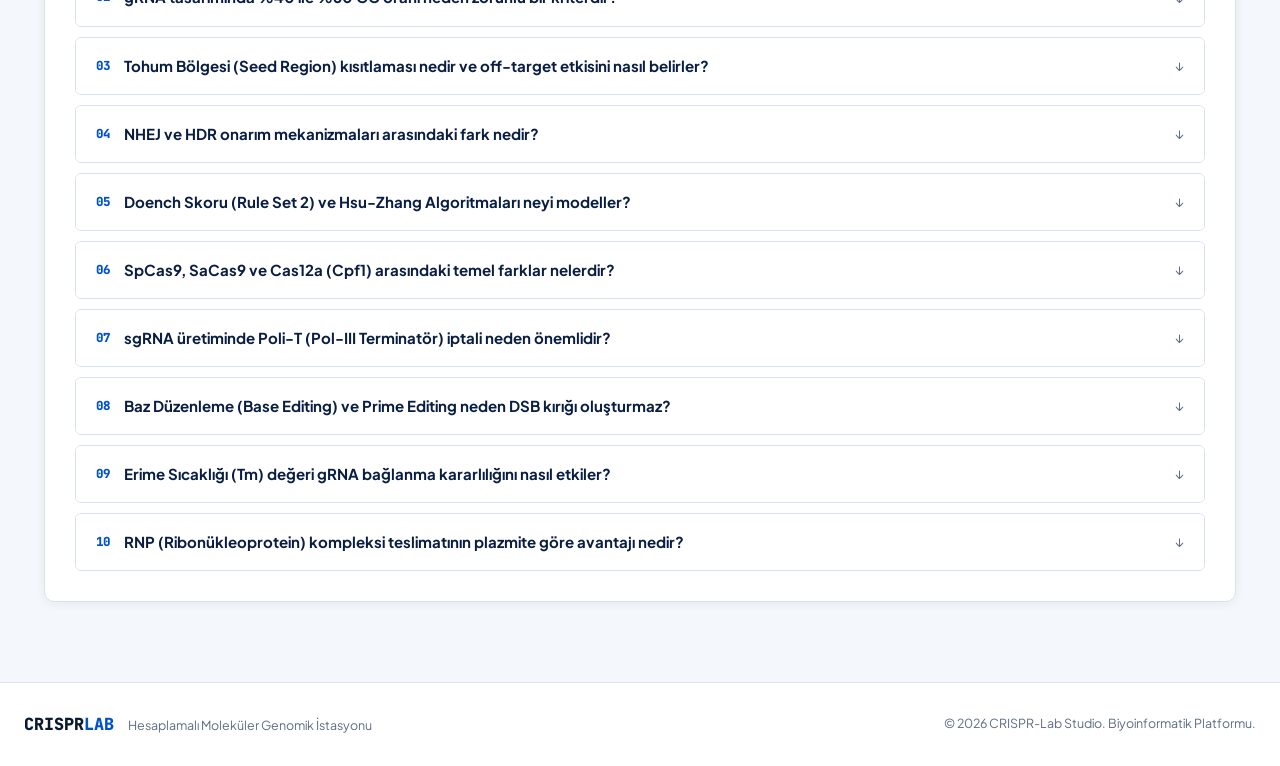
==== commit 9e7b2f6c: "Inline kritik mobil responsive duzeltmesi uygulandi" ====
--- a/index.html
+++ b/index.html
@@ -2,7 +2,187 @@
 <html lang="tr">
 <head>
     <meta charset="UTF-8">
-   <meta name="viewport" content="width=device-width, initial-scale=1.0, maximum-scale=1.0, user-scalable=0">
+  <!-- KESİN MOBİL VE NAVBAR ENJEKSİYONU -->
+<meta name="viewport" content="width=device-width, initial-scale=1.0, maximum-scale=1.0, user-scalable=no">
+<style>
+@media screen and (max-width: 768px) {
+    /* 1. Kök Düzeyde Ekranı Kilitle ve Taşmayı Kes */
+    html, body {
+        width: 100% !important;
+        max-width: 100vw !important;
+        overflow-x: hidden !important;
+        margin: 0 !important;
+        padding: 0 !important;
+        position: relative !important;
+    }
+    
+    *, *:before, *:after {
+        box-sizing: border-box !important;
+        max-width: 100% !important;
+    }
+
+    .page-container {
+        width: 100% !important;
+        padding: 8px !important;
+        margin: 0 !important;
+    }
+
+    /* 2. Üst Navbar'ı Sabitle ve Yatay Kaydırmalı Buton Yap */
+    .app-navbar {
+        position: sticky !important;
+        top: 0 !important;
+        left: 0 !important;
+        width: 100% !important;
+        z-index: 9999999 !important;
+        background: #091e42 !important;
+        padding: 8px 10px !important;
+        border-bottom: 2px solid #0052cc !important;
+        display: block !important;
+    }
+
+    .navbar-container {
+        display: flex !important;
+        flex-direction: column !important;
+        align-items: stretch !important;
+        width: 100% !important;
+        gap: 6px !important;
+    }
+
+    .nav-brand-wrap {
+        display: flex !important;
+        align-items: center !important;
+        justify-content: flex-start !important;
+        width: 100% !important;
+    }
+
+    .brand-anchor {
+        display: flex !important;
+        align-items: center !important;
+        gap: 8px !important;
+    }
+
+    .nav-links-wrap {
+        display: flex !important;
+        flex-direction: row !important;
+        flex-wrap: nowrap !important;
+        overflow-x: auto !important;
+        width: 100% !important;
+        gap: 6px !important;
+        padding: 2px 0 6px !important;
+        -webkit-overflow-scrolling: touch !important;
+        scrollbar-width: none !important;
+    }
+
+    .nav-links-wrap::-webkit-scrollbar {
+        display: none !important;
+    }
+
+    .nav-link {
+        flex: 0 0 auto !important;
+        font-size: 0.74rem !important;
+        font-weight: 700 !important;
+        padding: 6px 10px !important;
+        background: rgba(255, 255, 255, 0.12) !important;
+        border: 1px solid rgba(255, 255, 255, 0.2) !important;
+        border-radius: 4px !important;
+        color: #ffffff !important;
+        white-space: nowrap !important;
+        text-decoration: none !important;
+    }
+
+    .nav-auth-wrap {
+        display: none !important;
+    }
+
+    /* 3. Kütüphane / Sözlük Arama ve Filtreleme Alanı */
+    .library-filter-strip {
+        display: flex !important;
+        flex-direction: column !important;
+        width: 100% !important;
+        gap: 8px !important;
+    }
+
+    .search-field-box, 
+    .search-field-box input {
+        width: 100% !important;
+        max-width: 100% !important;
+        box-sizing: border-box !important;
+    }
+
+    .category-tabs-row {
+        display: flex !important;
+        overflow-x: auto !important;
+        white-space: nowrap !important;
+        -webkit-overflow-scrolling: touch !important;
+        width: 100% !important;
+        gap: 6px !important;
+        padding-bottom: 6px !important;
+        scrollbar-width: none !important;
+    }
+
+    .category-tabs-row::-webkit-scrollbar {
+        display: none !important;
+    }
+
+    .category-tabs-row .tab-chip {
+        flex: 0 0 auto !important;
+        font-size: 0.72rem !important;
+        padding: 6px 10px !important;
+    }
+
+    /* 4. Kütüphane Kartları Izgarası: Tam Dikey Tek Kolon */
+    .library-cards-grid {
+        display: flex !important;
+        flex-direction: column !important;
+        width: 100% !important;
+        gap: 10px !important;
+    }
+
+    .dict-card, 
+    .guide-card {
+        width: 100% !important;
+        max-width: 100% !important;
+        margin: 0 !important;
+        padding: 14px !important;
+        box-sizing: border-box !important;
+    }
+
+    /* 5. Manifesto ve Paneller */
+    .card-white-panel, 
+    .platform-manifesto-card {
+        width: 100% !important;
+        padding: 14px 10px !important;
+        margin-bottom: 12px !important;
+        box-sizing: border-box !important;
+        overflow-x: hidden !important;
+    }
+
+    .manifesto-metrics-footer {
+        display: grid !important;
+        grid-template-columns: 1fr 1fr !important;
+        gap: 8px !important;
+        width: 100% !important;
+    }
+
+    .metric-node {
+        width: 100% !important;
+        min-width: 0 !important;
+    }
+
+    /* 6. Formlar ve Evaluator */
+    .evaluator-grid-row {
+        display: flex !important;
+        flex-direction: column !important;
+        gap: 8px !important;
+        width: 100% !important;
+    }
+
+    .input-cell, 
+    .btn-evaluator-submit {
+        width: 100% !important;
+    }
+}
+</style>
 <link rel="stylesheet" href="style.css?v=2026">
     <title>CRISPR-Lab Studio | Hesaplamalı Genomik & Kılavuz RNA Tasarım İstasyonu</title>
     
